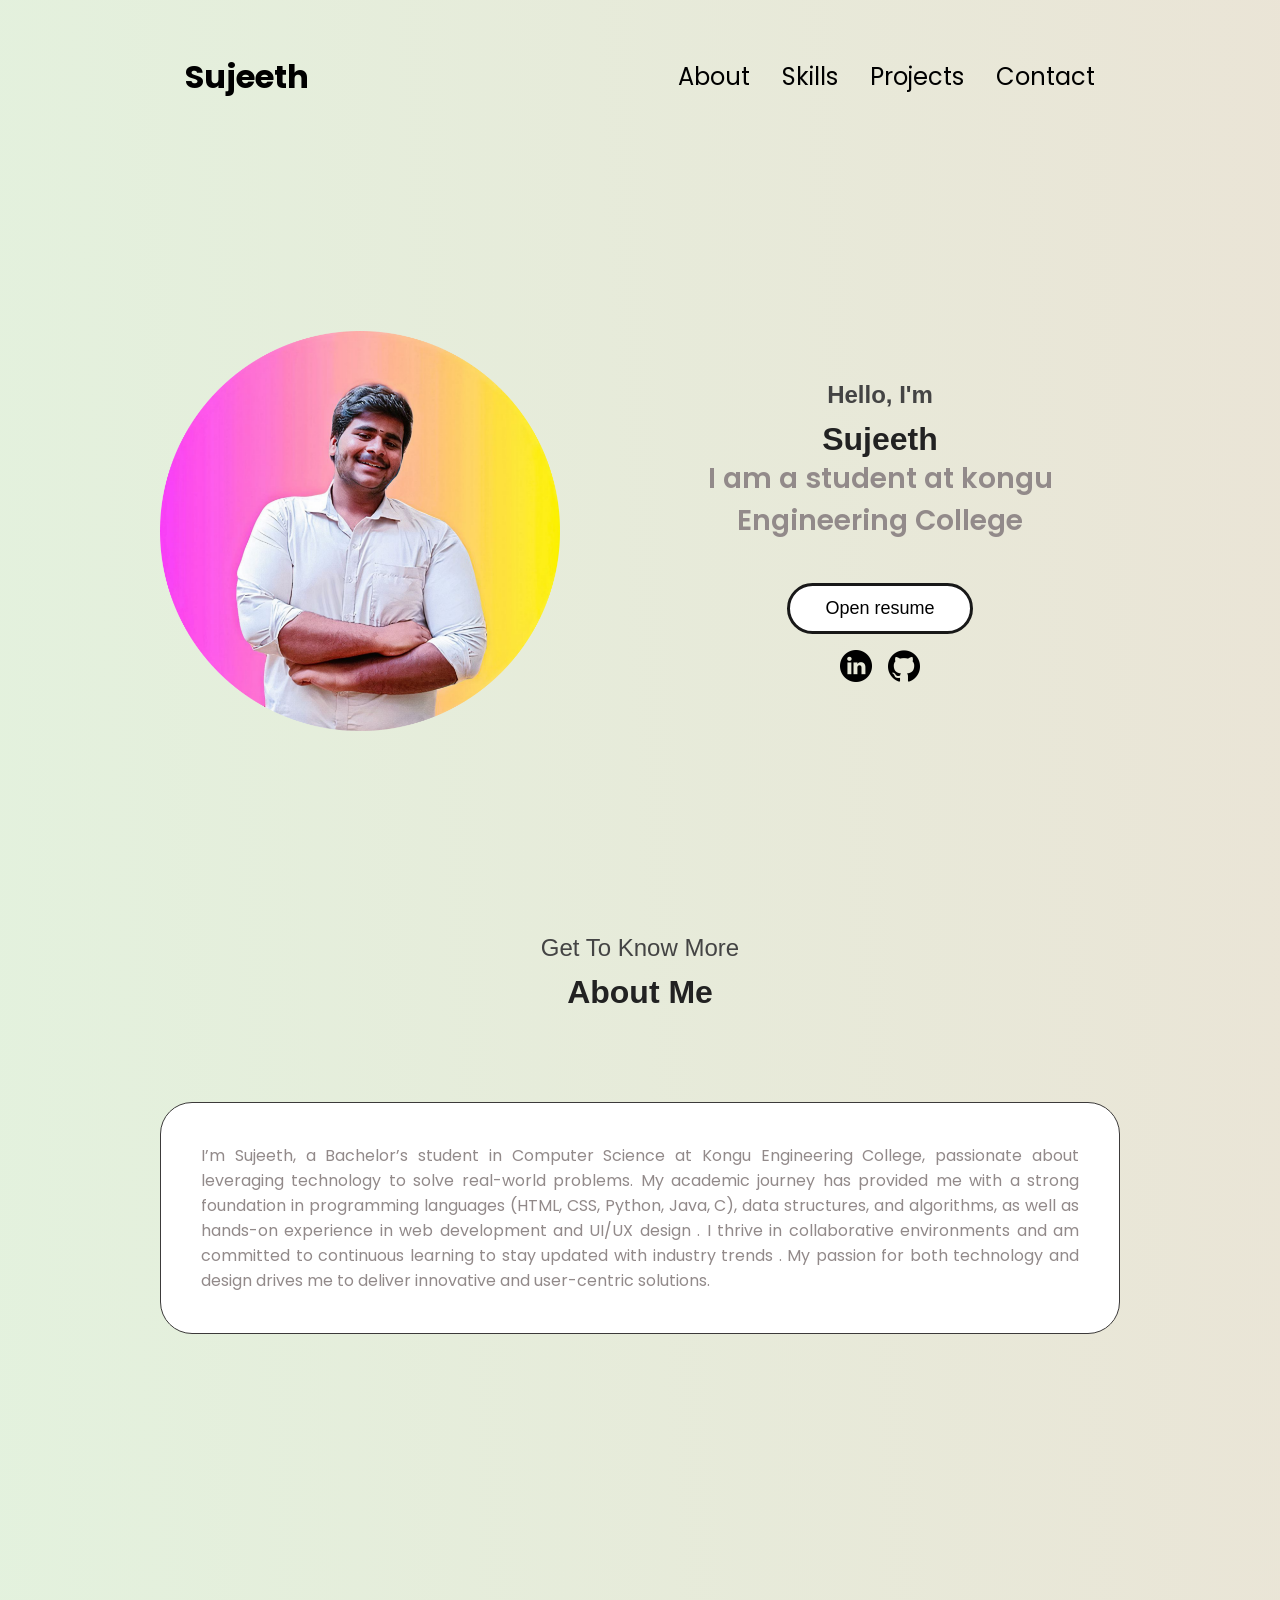
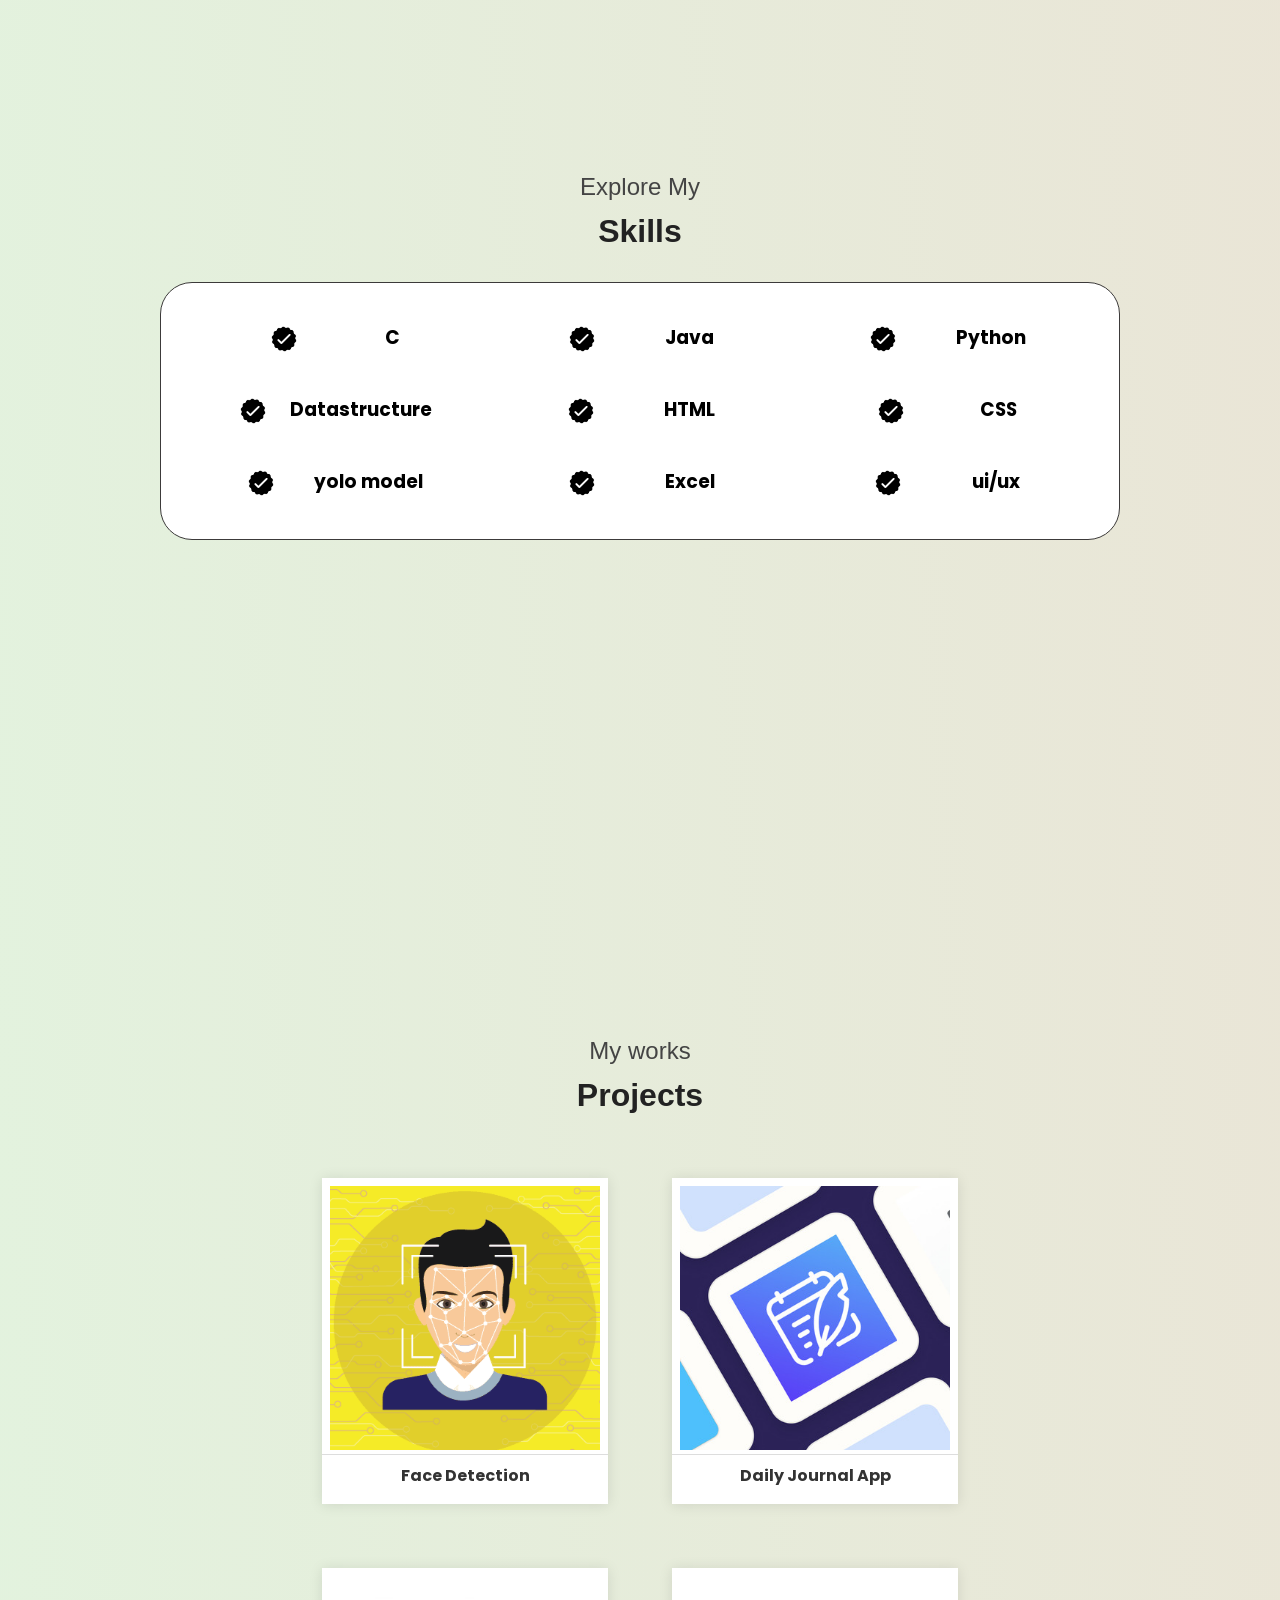
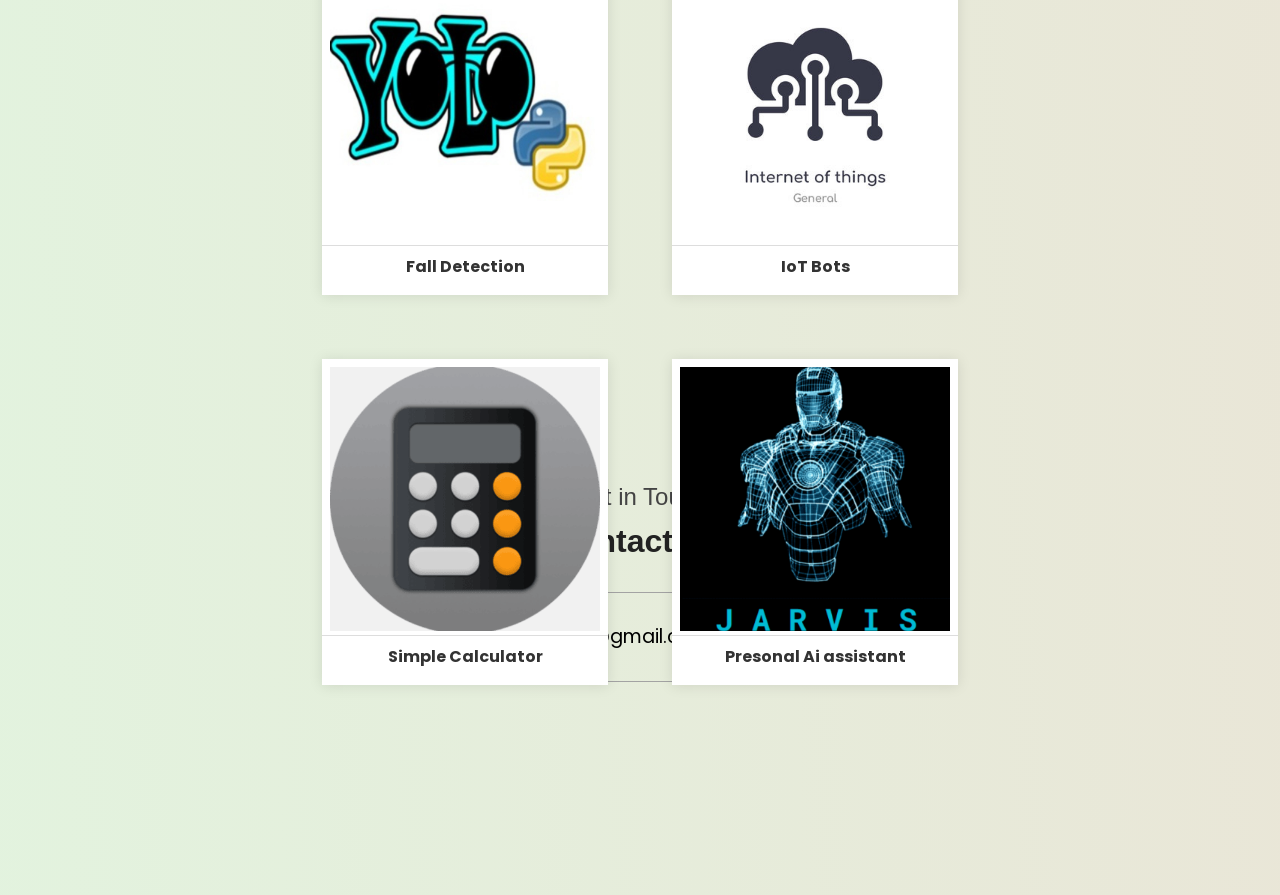
==== index.html @ 1991aba9 "first commit" ====
<!DOCTYPE html>
<html lang="en">
  <head>
    <meta charset="UTF-8" />
    <meta http-equiv="X-UA-Compatible" content="IE=edge" />
    <meta name="viewport" content="width=device-width, initial-scale=1.0" />
    <title>My Portfolio</title>
    <link rel="stylesheet" href="style.css" />
    <link rel="stylesheet" href="mediaqueries.css" />
  </head>
  <body>
    




      <nav id="desktop-nav">
          <div class="logo"><b>Sujeeth</b></div>
          <div>
              <ul class="nav-links">
                  <li><a href="#about">About</a></li>
                  <li><a href="#skills">Skills</a></li>             
                  <li><a href="#Projects">Projects</a></li>
                  <li><a href="#contact">Contact</a></li>
              </ul>
          </div>
      </nav>
      <nav id="hamburger-nav">
          <div class="logo">Sujeeth</div>
          <div class="hamburger-menu">
              <div class="hamburger-icon" onclick="toggleMenu()">
                  <span></span>
                  <span></span>
                  <span></span>
              </div>
              <div class="menu-links">
                <ul>
                  <li><a href="#about" onclick="toggleMenu()">About</a></li>  
                  <li><a href="#skills" onclick="toggleMenu()">Skills</a></li>
                  <li><a href="#projects" onclick="toggleMenu()">Projects</a></li>
                  <li><a href="#contact" onclick="toggleMenu()">Contact</a></li></ul>
              </div>
          </div>
      </nav>
      <section id="profile">
          <div class="section__pic-container">
            <img src="./assets/my pic.png" alt="Sujeeth profile picture" />
            
           </div>
          <div class="section__text">
              <p class="section__text__p1">Hello, I'm</p>
              <h1 class="title">Sujeeth</h1>
              <p class="section__text__p2">I am a student at kongu Engineering College</p>
              <br>
              <div class="btn-container">
                 
                <button ><a href="assets/Resume[1].pdf" target="_blank">
                Open resume  
            </a>
                <div class="star-1">
                    <svg
                      xmlns="http://www.w3.org/2000/svg"
                      xml:space="preserve"
                      version="1.1"
                      style="shape-rendering:geometricPrecision; text-rendering:geometricPrecision; image-rendering:optimizeQuality; fill-rule:evenodd; clip-rule:evenodd"
                      viewBox="0 0 784.11 815.53"
                      xmlns:xlink="http://www.w3.org/1999/xlink"
                    >
                      <defs></defs>
                      <g id="Layer_x0020_1">
                        <metadata id="CorelCorpID_0Corel-Layer"></metadata>
                        <path
                          class="fil0"
                          d="M392.05 0c-20.9,210.08 -184.06,378.41 -392.05,407.78 207.96,29.37 371.12,197.68 392.05,407.74 20.93,-210.06 184.09,-378.37 392.05,-407.74 -207.98,-29.38 -371.16,-197.69 -392.06,-407.78z"
                        ></path>
                      </g>
                    </svg>
                  </div>
                  <div class="star-2">
                    <svg
                      xmlns="http://www.w3.org/2000/svg"
                      xml:space="preserve"
                      version="1.1"
                      style="shape-rendering:geometricPrecision; text-rendering:geometricPrecision; image-rendering:optimizeQuality; fill-rule:evenodd; clip-rule:evenodd"
                      viewBox="0 0 784.11 815.53"
                      xmlns:xlink="http://www.w3.org/1999/xlink"
                    >
                      <defs></defs>
                      <g id="Layer_x0020_1">
                        <metadata id="CorelCorpID_0Corel-Layer"></metadata>
                        <path
                          class="fil0"
                          d="M392.05 0c-20.9,210.08 -184.06,378.41 -392.05,407.78 207.96,29.37 371.12,197.68 392.05,407.74 20.93,-210.06 184.09,-378.37 392.05,-407.74 -207.98,-29.38 -371.16,-197.69 -392.06,-407.78z"
                        ></path>
                      </g>
                    </svg>
                  </div>
                  <div class="star-3">
                    <svg
                      xmlns="http://www.w3.org/2000/svg"
                      xml:space="preserve"
                      version="1.1"
                      style="shape-rendering:geometricPrecision; text-rendering:geometricPrecision; image-rendering:optimizeQuality; fill-rule:evenodd; clip-rule:evenodd"
                      viewBox="0 0 784.11 815.53"
                      xmlns:xlink="http://www.w3.org/1999/xlink"
                    >
                      <defs></defs>
                      <g id="Layer_x0020_1">
                        <metadata id="CorelCorpID_0Corel-Layer"></metadata>
                        <path
                          class="fil0"
                          d="M392.05 0c-20.9,210.08 -184.06,378.41 -392.05,407.78 207.96,29.37 371.12,197.68 392.05,407.74 20.93,-210.06 184.09,-378.37 392.05,-407.74 -207.98,-29.38 -371.16,-197.69 -392.06,-407.78z"
                        ></path>
                      </g>
                    </svg>
                  </div>
                  <div class="star-4">
                    <svg
                      xmlns="http://www.w3.org/2000/svg"
                      xml:space="preserve"
                      version="1.1"
                      style="shape-rendering:geometricPrecision; text-rendering:geometricPrecision; image-rendering:optimizeQuality; fill-rule:evenodd; clip-rule:evenodd"
                      viewBox="0 0 784.11 815.53"
                      xmlns:xlink="http://www.w3.org/1999/xlink"
                    >
                      <defs></defs>
                      <g id="Layer_x0020_1">
                        <metadata id="CorelCorpID_0Corel-Layer"></metadata>
                        <path
                          class="fil0"
                          d="M392.05 0c-20.9,210.08 -184.06,378.41 -392.05,407.78 207.96,29.37 371.12,197.68 392.05,407.74 20.93,-210.06 184.09,-378.37 392.05,-407.74 -207.98,-29.38 -371.16,-197.69 -392.06,-407.78z"
                        ></path>
                      </g>
                    </svg>
                  </div>
                  <div class="star-5">
                    <svg
                      xmlns="http://www.w3.org/2000/svg"
                      xml:space="preserve"
                      version="1.1"
                      style="shape-rendering:geometricPrecision; text-rendering:geometricPrecision; image-rendering:optimizeQuality; fill-rule:evenodd; clip-rule:evenodd"
                      viewBox="0 0 784.11 815.53"
                      xmlns:xlink="http://www.w3.org/1999/xlink"
                    >
                      <defs></defs>
                      <g id="Layer_x0020_1">
                        <metadata id="CorelCorpID_0Corel-Layer"></metadata>
                        <path
                          class="fil0"
                          d="M392.05 0c-20.9,210.08 -184.06,378.41 -392.05,407.78 207.96,29.37 371.12,197.68 392.05,407.74 20.93,-210.06 184.09,-378.37 392.05,-407.74 -207.98,-29.38 -371.16,-197.69 -392.06,-407.78z"
                        ></path>
                      </g>
                    </svg>
                  </div>
                  <div class="star-6">
                    <svg
                      xmlns="http://www.w3.org/2000/svg"
                      xml:space="preserve"
                      version="1.1"
                      style="shape-rendering:geometricPrecision; text-rendering:geometricPrecision; image-rendering:optimizeQuality; fill-rule:evenodd; clip-rule:evenodd"
                      viewBox="0 0 784.11 815.53"
                      xmlns:xlink="http://www.w3.org/1999/xlink"
                    >
                      <defs></defs>
                      <g id="Layer_x0020_1">
                        <metadata id="CorelCorpID_0Corel-Layer"></metadata>
                        <path
                          class="fil0"
                          d="M392.05 0c-20.9,210.08 -184.06,378.41 -392.05,407.78 207.96,29.37 371.12,197.68 392.05,407.74 20.93,-210.06 184.09,-378.37 392.05,-407.74 -207.98,-29.38 -371.16,-197.69 -392.06,-407.78z"
                        ></path>
                      </g>
                    </svg>
                  </div>
                </button>
                

              </div>
              <div id="socials-container">
                  <img src="./assets/linkedin.png"
                       alt="My LinkedIn profile"
                       class="icon"
                       onclick="location.href='https://www.linkedin.com/in/sujeeth-p-59490b312/'" />
                  <img src="./assets/github.png"
                       alt="My Github profile"
                       class="icon"
                       onclick="location.href='https://github.com/Sujeeth-P/'" />
              </div>
          </div>
      </section>


    
      <section id="about">
        <br>
          <p class="section__text__p1">Get To Know More</p>
          <h1 class="title">About Me</h1>
          <div class="section-container">
              <div class="about-details-container">
                  <div class="about-containers">
                      <div class="details-container">
                         
                           <p>I’m Sujeeth, a Bachelor’s student in Computer Science at Kongu Engineering College, passionate about leveraging technology to solve real-world problems. My academic journey has provided me with a strong foundation in programming languages (HTML, CSS, Python, Java, C), data structures, and algorithms, as well as hands-on experience in web development and UI/UX design . I thrive in collaborative environments and am committed to continuous learning to stay updated with industry trends . My passion for both technology and design drives me to deliver innovative and user-centric solutions. </p>
                      </div>
   
                  </div>
                  
              </div>
          </div>

      </section>

     

      <section id="skills">
          <p class="section__text__p1">Explore My</p>
          <h1 class="title">Skills</h1>
          <div class="experience-details-container">
              <div class="about-containers">
                  <div class="details-container">
 
                      <div class="article-container">
                          <article>
                              <img src="./assets/checkmark.png"
                                   alt="Experience icon"
                                   class="icon" />
                              <div>
                                  <h3>C</h3>
                                   
                              </div>
                          </article>
                          <article>
                              <img src="./assets/checkmark.png"
                                   alt="Experience icon"
                                   class="icon" />
                              <div>
                                  <h3>Java</h3>
                                   
                              </div>
                          </article>
                          <article>
                              <img src="./assets/checkmark.png"
                                   alt="Experience icon"
                                   class="icon" />
                              <div>
                                  <h3>Python</h3>
 
                                </div>
                          </article>
                          <article>
                            <img src="./assets/checkmark.png"
                                 alt="Experience icon"
                                 class="icon" />
                            <div>
                                <h3>Datastructure</h3>
                            
                            </div>
                        </article>
                          <article>
                              <img src="./assets/checkmark.png"
                                   alt="Experience icon"
                                   class="icon" />
                              <div>
                                  <h3>HTML</h3>
                                   
                              </div>
                          </article>
                          <article>
                              <img src="./assets/checkmark.png"
                                   alt="Experience icon"
                                   class="icon" />
                              <div>
                                  <h3>CSS</h3>
                                  
                              </div>
                          </article>
                          <article>
                              <img src="./assets/checkmark.png"
                                   alt="Experience icon"
                                   class="icon" />
                              <div>
                                  <h3>yolo model</h3>
                                  

                              </div>
                          </article>
                          <article>
                            <img src="./assets/checkmark.png"
                                 alt="Experience icon"
                                 class="icon" />
                            <div>
                                <h3>Excel</h3>
                                 
                            </div>
                        </article>
                        <article>
                            <img src="./assets/checkmark.png"
                                 alt="Experience icon"
                                 class="icon" />
                            <div>
                                <h3>ui/ux</h3>
                                
                            </div>
                        </article>
     
                      </div>
                  </div>
                 

      </section>


      <section id="Projects">
        <p class="section__text__p1">My works</p>
        <h1 class="title" style="margin-bottom: 1.5em;">Projects</h1>
      
        <div class="cards-container">
          <!-- Card 1 -->
          <div class="card">
            <div class="image">
              <img src="assets/Face.png" alt="Cool face">
            </div>
            <div class="proj-title">Face Detection</div>
            <a href="https://github.com/Sujeeth-P/YOLOv8-face-detection" target="_self" class="view-more-link"></a>
          </div>
      
          <!-- Card 2 -->
          <div class="card">
            <div class="image">
              <img src="assets/daily_journal.jpg" alt="Cool pytho pro">
            </div>
            <div class="proj-title">Daily Journal App</div>
            <a href="https://github.com/Sujeeth-P/Daily-journal-application" target="_self" class="view-more-link"></a>
          </div>
      
          <!-- Card 3 -->
          <div class="card">
            <div class="image">
              <img src="assets/fall(1).jpg" alt="Cool fall">
            </div>
            <div class="proj-title">Fall Detection</div>
            <a href="https://github.com/Sujeeth-P/Fall_detection_yolo" target="_self" class="view-more-link"></a>
          </div>
      
          <!-- Card 4 -->
          <div class="card">
            <div class="image">
              <img src="assets/360_F_265120140_JDrtS8mCEkykjnmn9h56ziLi5TWz5jFE.jpg" alt="Cool bot">
            </div>
            <div class="proj-title">IoT Bots</div>
            <a href="https://github.com/Sujeeth-P/IOT-bots" target="_self" class="view-more-link"></a>
          </div>
      
          <!-- Card 5 -->
          <div class="card">
            <div class="image">
              <img src="assets/calc.png" alt="Cool simple cal">
            </div>
            <div class="proj-title">Simple Calculator</div>
            <a href="https://github.com/Sujeeth-P/Simple_calc_android-studio" target="_self" class="view-more-link"></a>
          </div>
      
          <!-- Card 6 -->
          <div class="card">
            <div class="image">
              <img src="assets/jarvis.png" alt="Cool Chair">
            </div>
            <div class="proj-title">Presonal Ai assistant</div>
            <a href="https://github.com/Sujeeth-P/My-personal-jarvis" target="_self" class="view-more-link"></a>
          </div>
        </div>
      </section>
      
      
      <section id="contact">
          <p class="section__text__p1">Get in Touch</p>
          <h1 class="title">Contact Me</h1>
          <div class="contact-info-upper-container">
              <div class="contact-info-container">
                  <img src="./assets/email.png"
                       alt="Email icon"
                       class="icon contact-icon email-icon" />
                  <p><a href="mailto:sujeeth9487@gmail.com">sujeeth9487@gmail.com</a></p>
              </div>
              <div class="contact-info-container">
                  <img src="./assets/linkedin.png"
                       alt="LinkedIn icon"
                       class="icon contact-icon" />
                  <p><a href="https://www.linkedin.com/in/sujeeth-p-59490b312/">LinkedIn</a></p>
              </div>
          </div>
      </section>
 
      <script src="script.js"></script>
  </body>
</html>
---- style.css ----
/* GENERAL */

@import url("https://fonts.googleapis.com/css2?family=Poppins:wght@300;400;500;600&display=swap");

* {
  margin: 0;
  padding: 0;
   
}

body {
  font-family: "Poppins", sans-serif;
  
 
    background: linear-gradient(267deg, #dcfff6, #f4d2cc, #ddfde4);
    background-size: 600% 600%;

    -webkit-animation: AnimationName 49s ease infinite;
    -o-animation: AnimationName 49s ease infinite;
    animation: AnimationName 49s ease infinite;

    position: relative;
}

@-webkit-keyframes AnimationName {
    0%{background-position:0% 79%}
    50%{background-position:100% 22%}
    100%{background-position:0% 79%}
}
@-o-keyframes AnimationName {
    0%{background-position:0% 79%}
    50%{background-position:100% 22%}
    100%{background-position:0% 79%}
}
@keyframes AnimationName {
    0%{background-position:0% 79%}
    50%{background-position:100% 22%}
    100%{background-position:0% 79%}
}
   
body::-webkit-scrollbar{
  display: none;
}

html {
  scroll-behavior: smooth;
}

p {
  color: rgb(146, 138, 138);
}

/* TRANSITION */

a,
.btn {
  transition: all 300ms ease;
}

/* DESKTOP NAV */

nav,
.nav-links {
  display: flex;
}

nav {
  justify-content: space-around;
  align-items: center;
  height: 17vh;
}

.nav-links {
  gap: 2rem;
  list-style: none;
  font-size: 1.5rem;
}

a {
  color: black;
  text-decoration: none;
  text-decoration-color: white;
}

a:hover {
  color: grey;
  text-decoration: underline;
  text-underline-offset: 1rem;
  text-decoration-color: rgb(181, 181, 181);
}

.logo {
  font-size: 2rem;
}

.logo:hover {
  cursor: default;
}

/* HAMBURGER MENU */

#hamburger-nav {
  display: none;
}

.hamburger-menu {
  position: relative;
  display: inline-block;
}

.hamburger-icon {
  display: flex;
  flex-direction: column;
  justify-content: space-between;
  height: 24px;
  width: 30px;
  cursor: pointer;
}

.hamburger-icon span {
  width: 100%;
  height: 2px;
  background-color: black;
  transition: all 0.3 ease-in-out;
}

.menu-links {
  position: absolute;
  top: 100%;
  right: 0;
  background-color: white;
  width: fit-content;
  max-height: 0;
  overflow: hidden;
  transition: all 0.3 ease-in-out;
}

.menu-links a {
  display: block;
  padding: 10px;
  text-align: center;
  font-size: 1.5rem;
  color: black;
  text-decoration: none;
  transition: all 0.3 ease-in-out;
}

.menu-links li {
  list-style: none;
}

.menu-links.open {
  max-height: 300px;
}

.hamburger-icon.open span:first-child {
  transform: rotate(45deg) translate(10px, 5px);
}

.hamburger-icon.open span:nth-child(2) {
  opacity: 0;
}

.hamburger-icon.open span:last-child {
  transform: rotate(-45deg) translate(10px, -5px);
}

.hamburger-icon span:first-child {
  transform: none;
}

.hamburger-icon span:first-child {
  opacity: 1;
}

.hamburger-icon span:first-child {
  transform: none;
}

/* SECTIONS */

section {
  padding-top: 4vh;
  height: 96vh;
  margin: 0 10rem;
  box-sizing: border-box;
  min-height: fit-content;
}

.section-container {
  display: flex;
}

/* PROFILE SECTION */

#profile {
  display: flex;
  justify-content: center;
  gap: 5rem;
  height: 80vh;
}

.section__pic-container {
  display: flex;
  height: 150px;
  width: 150px;
  margin: auto 0;
}
 




.section__text {
  align-self: center;
  text-align: center;
}

.section__text p {
  font-weight: 600;
}

.section__text__p1 {
  text-align: center;
}

.section__text__p2 {
  font-size: 1.75rem;
  margin-bottom: 1rem;
}

.title {
  font-size: 3rem;
  text-align: center;
}

#socials-container {
  display: flex;
  justify-content: center;
  margin-top: 1rem;
  gap: 1rem;
}

/* ICONS */

.icon {
  cursor: pointer;
  height: 2rem;
}

/* BUTTONS */
/* From Uiverse.io by MuhammadHasann */ 
button {
  position: relative;
  padding: 12px 35px;
  background: white;
  font-size: 18px;
  font-weight: 500;
  color: #181818;
  border: 3px solid ;
  border-radius: 35px;
  box-shadow: 0 0 0 #fec1958c;
  transition: all 0.3s ease-in-out;
  cursor: pointer;
}

.star-1 {
  position: absolute;
  top: 20%;
  left: 20%;
  width: 25px;
  height: auto;
  filter: drop-shadow(0 0 0 #fffdef);
  z-index: -5;
  transition: all 1s cubic-bezier(0.05, 0.83, 0.43, 0.96);
}

.star-2 {
  position: absolute;
  top: 45%;
  left: 45%;
  width: 15px;
  height: auto;
  filter: drop-shadow(0 0 0 #fffdef);
  z-index: -5;
  transition: all 1s cubic-bezier(0, 0.4, 0, 1.01);
}

.star-3 {
  position: absolute;
  top: 40%;
  left: 40%;
  width: 5px;
  height: auto;
  filter: drop-shadow(0 0 0 #fffdef);
  z-index: -5;
  transition: all 1s cubic-bezier(0, 0.4, 0, 1.01);
}

.star-4 {
  position: absolute;
  top: 20%;
  left: 40%;
  width: 8px;
  height: auto;
  filter: drop-shadow(0 0 0 #fffdef);
  z-index: -5;
  transition: all 0.8s cubic-bezier(0, 0.4, 0, 1.01);
}

.star-5 {
  position: absolute;
  top: 25%;
  left: 45%;
  width: 15px;
  height: auto;
  filter: drop-shadow(0 0 0 #fffdef);
  z-index: -5;
  transition: all 0.6s cubic-bezier(0, 0.4, 0, 1.01);
}

.star-6 {
  position: absolute;
  top: 5%;
  left: 50%;
  width: 5px;
  height: auto;
  filter: drop-shadow(0 0 0 #fffdef);
  z-index: -5;
  transition: all 0.8s ease;
}

button:hover {
  background: transparent;
  color: #564142;
  box-shadow: 0 0 25px #fec1958c;
}

button:hover .star-1 {
  position: absolute;
  top: -80%;
  left: -30%;
  width: 25px;
  height: auto;
  filter: drop-shadow(0 0 10px #fffcef);
  z-index: 2;
}

button:hover .star-2 {
  position: absolute;
  top: -25%;
  left: 10%;
  width: 15px;
  height: auto;
  filter: drop-shadow(0 0 10px #fffcef);
  z-index: 2;
}

button:hover .star-3 {
  position: absolute;
  top: 55%;
  left: 25%;
  width: 5px;
  height: auto;
  filter: drop-shadow(0 0 10px #fffdef);
  z-index: 2;
}

button:hover .star-4 {
  position: absolute;
  top: 30%;
  left: 80%;
  width: 8px;
  height: auto;
  filter: drop-shadow(0 0 10px #fffdef);
  z-index: 2;
}

button:hover .star-5 {
  position: absolute;
  top: 25%;
  left: 115%;
  width: 15px;
  height: auto;
  filter: drop-shadow(0 0 10px #fffdef);
  z-index: 2;
}

button:hover .star-6 {
  position: absolute;
  top: 5%;
  left: 60%;
  width: 5px;
  height: auto;
  filter: drop-shadow(0 0 10px #fffdef);
  z-index: 2;
}

.fil0 {
  fill: #000000;
}

 



.btn-container {
  display: flex;
  justify-content: center;
  gap: 1rem;
}

.btn {
  font-weight: 600;
  transition: all 300ms ease;
  padding: 1rem;
  width: 8rem;
  border-radius: 2rem;
}

.btn-color-1,
.btn-color-2 {
  border: rgb(53, 53, 53) 0.1rem solid;
}

.btn-color-1:hover,
.btn-color-2:hover {
  cursor: pointer;
}

.btn-color-1,
.btn-color-2:hover {
  background: rgb(53, 53, 53);
  color: white;
}

.btn-color-1:hover {
  background: rgb(0, 0, 0);
}

.btn-color-2 {
  background: none;
}

.btn-color-2:hover {
  border: rgb(255, 255, 255) 0.1rem solid;
}

.btn-container {
  gap: 1rem;
}

/* ABOUT SECTION */

#about {
  position: relative;
}

.about-containers {
  gap: 2rem;
  margin-bottom: 2rem;
  margin-top: 2rem;
}

.about-details-container {
  justify-content: center;
  flex-direction: column;
}

.about-containers,
.about-details-container {
  display: flex;
}

 
.arrow {
  position: absolute;
  right: -5rem;
  bottom: 2.5rem;
}

.details-container {
  padding: 2.5rem;
  flex: 5;
  background: white;
  border-radius: 2rem;
  border: rgb(59, 58, 58) 0.1rem solid;
  border-color: rgb(60, 58, 58);
  text-align: justify;
  letter-spacing: 0px;
}

.section-container {
  gap: 4rem;
  height: 50%;
}

.section__pic-container {
  height: 400px;
  width: 400px;
  margin: auto 0;
}

/* EXPERIENCE SECTION */

#experience {
  position: relative;
}

.experience-sub-title {
  color: rgb(85, 85, 85);
  font-weight: 600;
  font-size: 1.70rem;
  margin-bottom: 0rem;
}

.experience-details-container {
  display: flex;
  justify-content: center;
  flex-direction: column;
}

.article-container {
  display: flex;
  text-align: initial;
  flex-wrap:wrap;
  flex-direction: row;
  gap: 2.5rem;
  justify-content: space-around;
}

article {
  display: flex;
  width: 13rem;
  justify-content: space-around;
  gap: 0.5rem;
}

article .icon {
  cursor: default;
}

/* PROJECTS SECTION */

#projects {
  position: relative;
}

.color-container {
  border-color: rgb(163, 163, 163);
  background: rgb(250, 250, 250);
}

.project-img {
  border-radius: 2rem;
  width: 100%;
  height: 100%;
}

.project-title {
  margin: 1rem;
  color: black;

}

.project-btn {
  color: black;
  border-color: rgb(163, 163, 163);
}

/* CONTACT */

#contact {
  display: flex;
  justify-content: center;
  flex-direction: column;
  height: 70vh;
}

.contact-info-upper-container {
  display: flex;
  justify-content: center;
  border-radius: 2rem;
  border: rgb(53, 53, 53) 0.1rem solid;
  border-color: rgb(163, 163, 163);
  background: (250, 250, 250);
  margin: 2rem auto;
  padding: 0.5rem;
}

.contact-info-container {
  display: flex;
  align-items: center;
  justify-content: center;
  gap: 0.5rem;
  margin: 1rem;
}

.contact-info-container p {
  font-size: larger;
}

.contact-icon {
  cursor: default;
}

.email-icon {
  height: 2.5rem;
}

/* FOOTER SECTION */

footer {
  height: 26vh;
  margin: 0 1rem;
}

footer p {
  text-align: center;
}
/* Section title */
.section__text__p1 {
  font-family: Arial, sans-serif;
  font-size: 1.5em;
  text-align: center;
  color: #444;
  margin-bottom: 0.5em;
}

.title {
  font-family: 'Arial Black', sans-serif;
  font-size: 2em;
  text-align: center;
  color: #222;
}



/* Cards container */
.cards-container {
  display: flex;
  flex-wrap: wrap;
  gap: 4em; /* Adjust space between cards */
  justify-content: center; /* Center-align the cards */
  padding: 1em;
}

/* Individual card */
.card {
  position: relative;
  width: 16.875em; /* Increased width */
  height: 16.5em; /* Increased height */
  box-shadow: 0px 1px 13px rgba(0,0,0,0.1);
  cursor: pointer;
  transition: all 120ms;
  display: flex;
  align-items: center;
  justify-content: center;
  background: #fff;
  padding: 0.5em;
  padding-bottom: 3.4em;
}

.card:hover {
  transform: scale(1.03); /* Slight zoom effect */
  box-shadow: 0px 4px 20px rgba(0, 0, 0, 0.2);
}

.card::after {
  content: "View More!";
  position: absolute;
  bottom: -2.5em;
  left: 0.5em;
  right: 0.5em;
  background: #35a887;
  color: #fff;
  height: 2.5em;
  display: flex;
  align-items: center;
  justify-content: center;
  font-size: 0.9em;
  font-weight: bold;
  text-transform: uppercase;
  transition: all 200ms ease-in-out;
  opacity: 0;
}

.card:hover::after {
  bottom: 0.5em;
  opacity: 1;
}

.card:active {
  transform: scale(0.98); /* Press effect */
}

.card:active::after {
  content: "Opening...";
  background: #2e946f;
}

/* Image container */
.image {
  background: rgb(241, 241, 241);
  width: 100%;
  height: 100%;
  display: flex;
  align-items: center;
  justify-content: center;
  overflow: hidden; /* Ensure the image stays within bounds */
}

.image img {
  width: 100%;
  height: 100%;
  object-fit: cover; /* Maintain aspect ratio */
  transition: transform 0.3s ease-in-out;
}

.card:hover .image img {
  transform: scale(1.1); /* Slight zoom effect on hover */
}

/* View-more link */
.view-more-link {
  position: absolute;
  top: 0;
  left: 0;
  right: 0;
  bottom: 0;
  z-index: 10;
  background: transparent;
  text-decoration: none;
}
/* Project title styling */
.proj-title {
  position: absolute;
  bottom: 0.5em;
  left: 0;
  right: 0;
  text-align: center;
  font-size: 1em;
  font-weight: bold;
  color: #333;
  background: rgba(255, 255, 255, 0.8); /* Slightly transparent white background */
  padding: 0.5em 0;
  border-top: 1px solid #ddd;
  transition: all 0.3s ease;
}

.card:hover .proj-title {
  color: #35a887; /* Change color on hover */
}
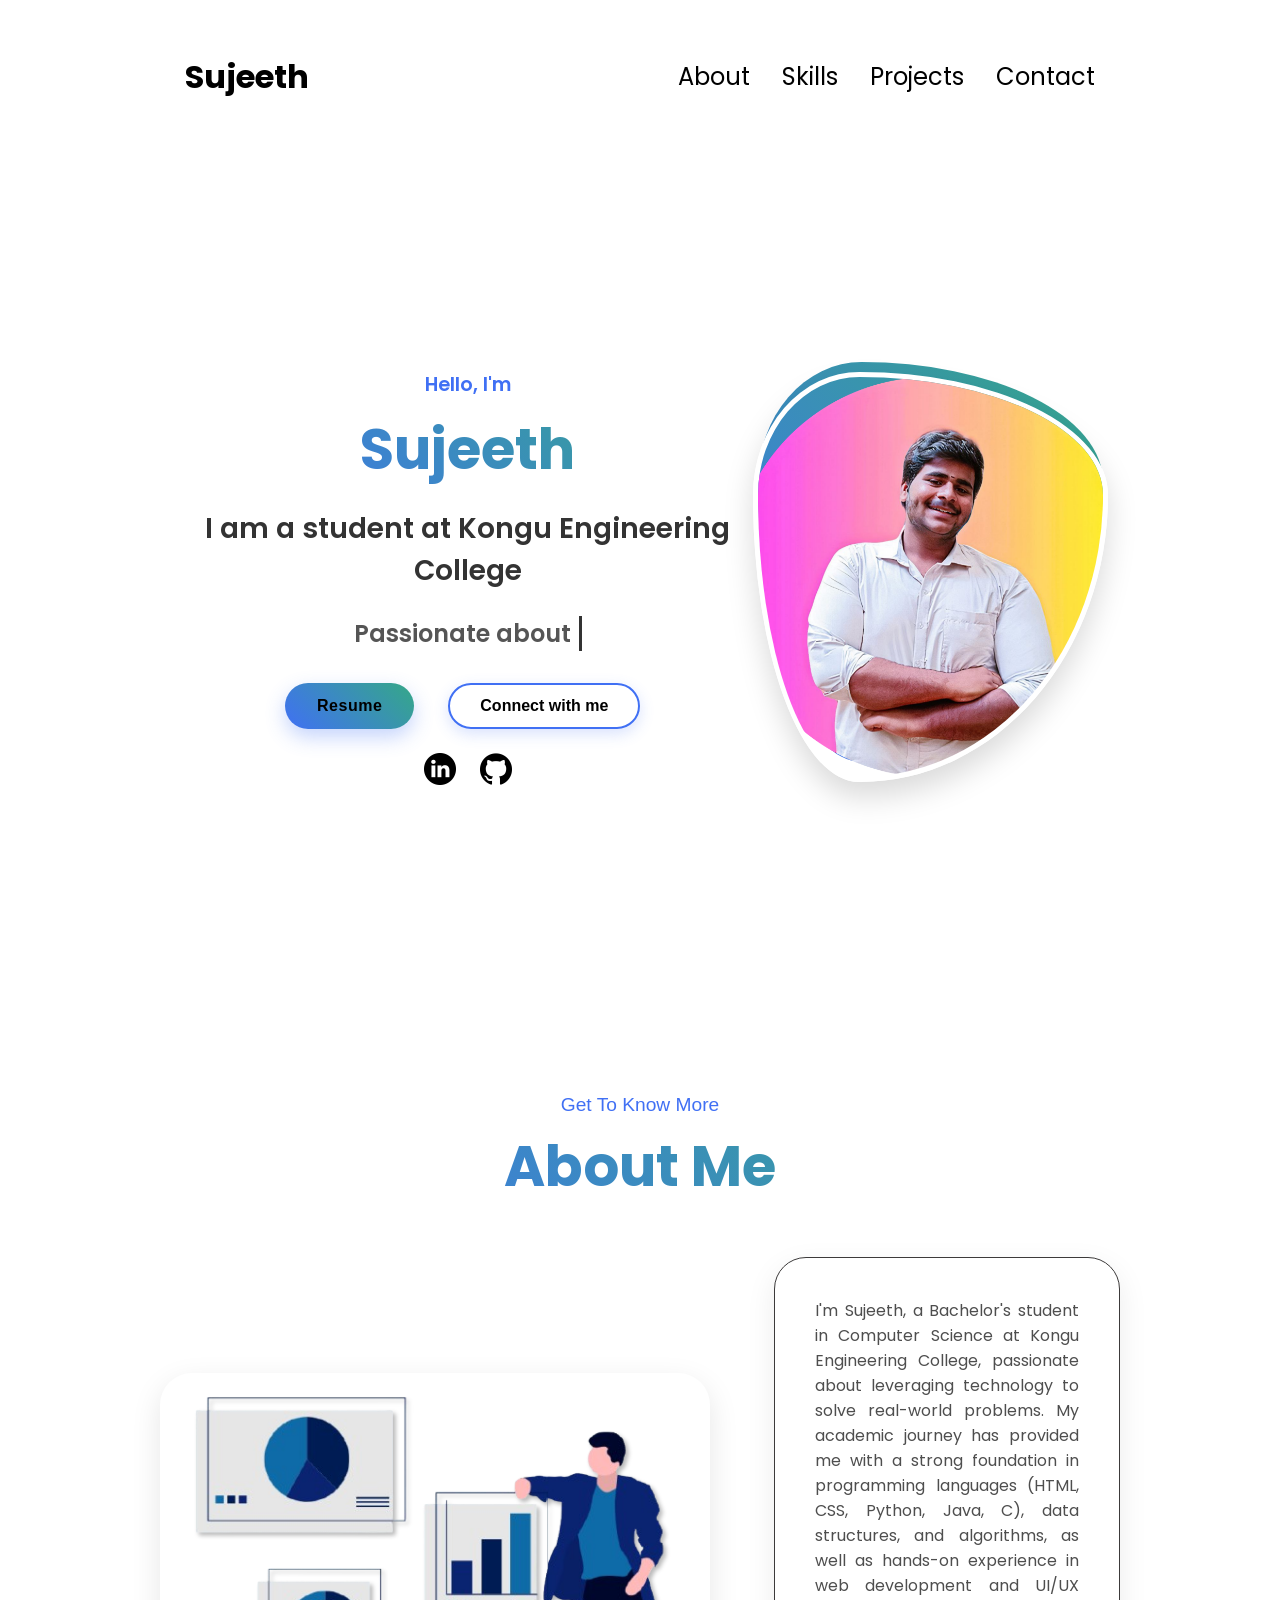
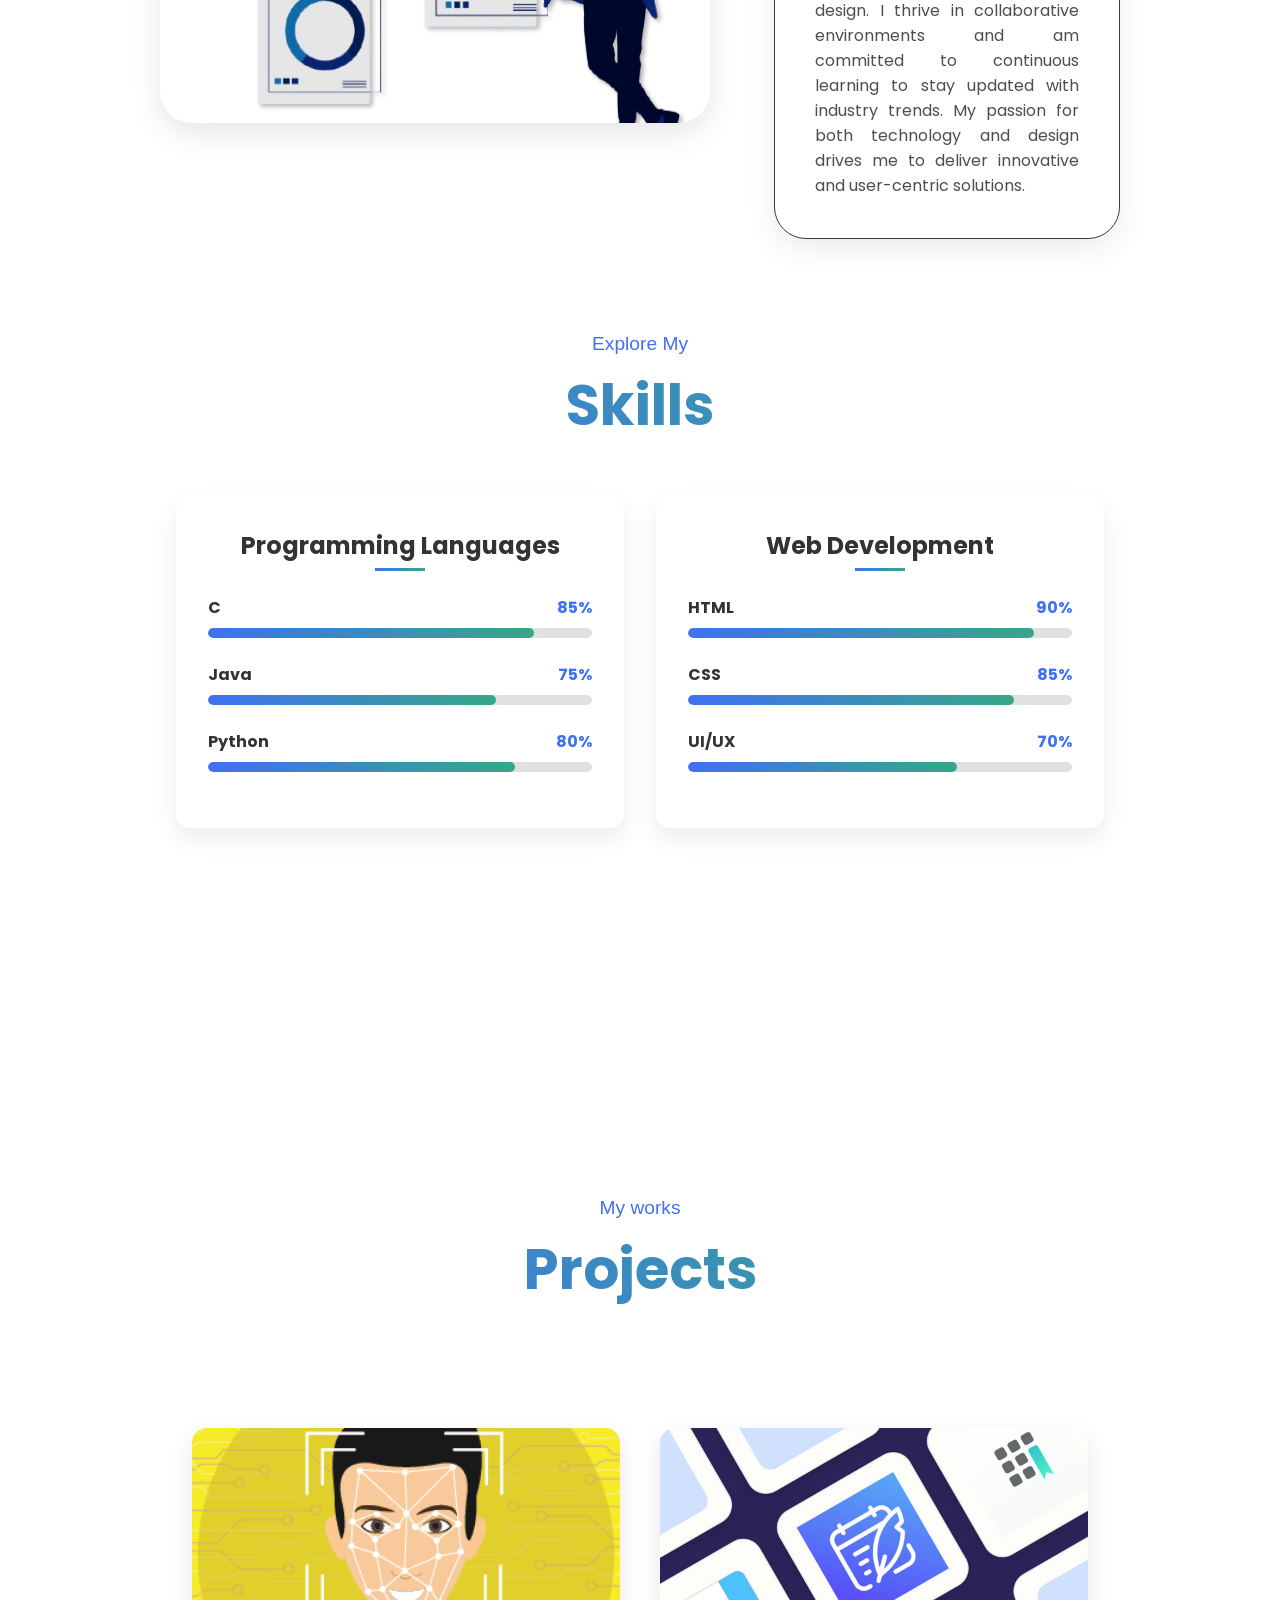
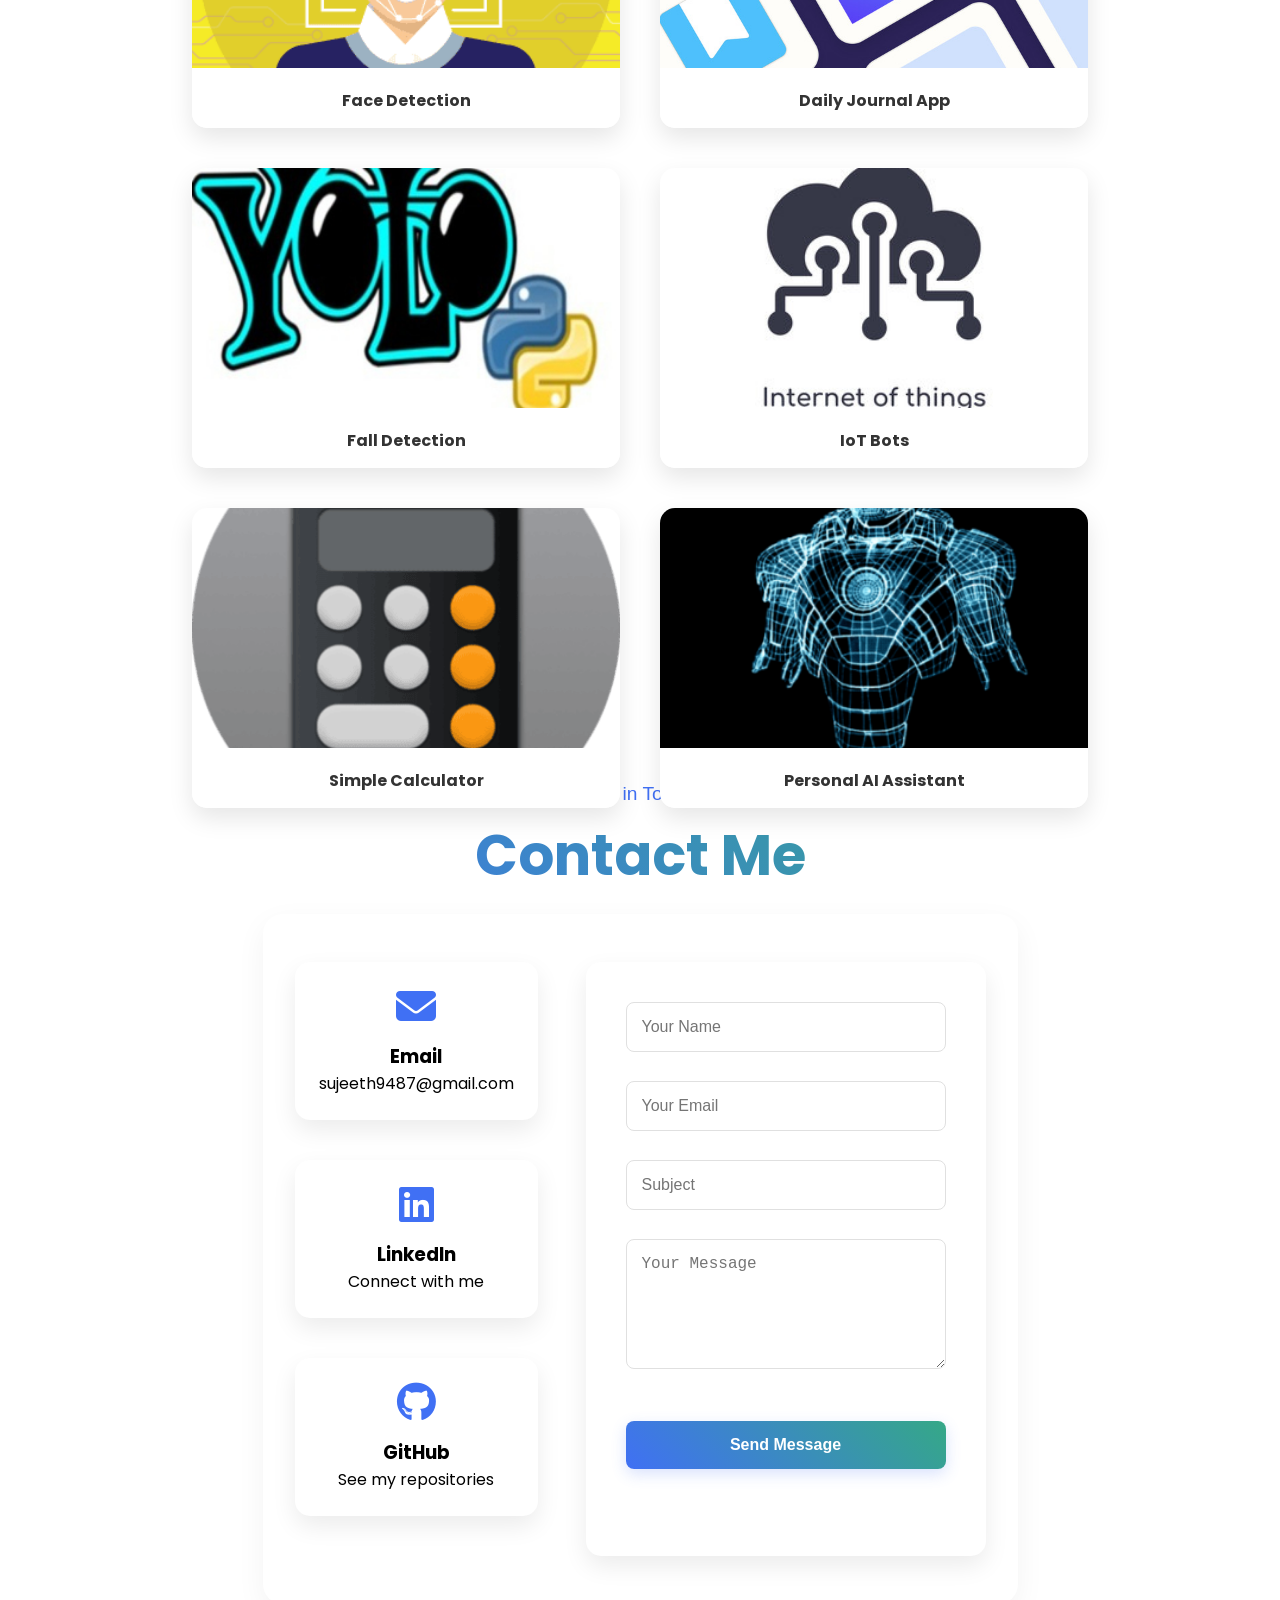
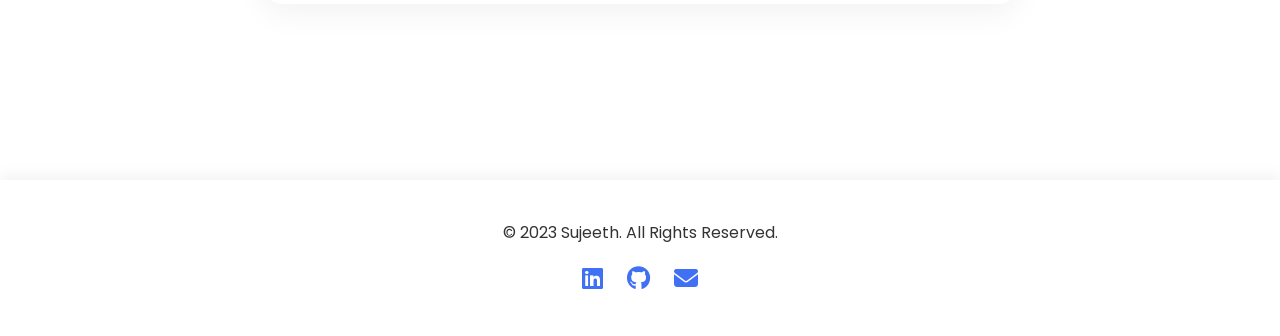
==== commit 8474f11b: "first commit" ====
--- a/index.html
+++ b/index.html
@@ -7,389 +7,326 @@
     <title>My Portfolio</title>
     <link rel="stylesheet" href="style.css" />
     <link rel="stylesheet" href="mediaqueries.css" />
+    <link rel="stylesheet" href="https://cdnjs.cloudflare.com/ajax/libs/font-awesome/6.5.1/css/all.min.css">
   </head>
   <body>
-    
-
-
-
-
-      <nav id="desktop-nav">
-          <div class="logo"><b>Sujeeth</b></div>
-          <div>
-              <ul class="nav-links">
-                  <li><a href="#about">About</a></li>
-                  <li><a href="#skills">Skills</a></li>             
-                  <li><a href="#Projects">Projects</a></li>
-                  <li><a href="#contact">Contact</a></li>
-              </ul>
-          </div>
-      </nav>
-      <nav id="hamburger-nav">
-          <div class="logo">Sujeeth</div>
-          <div class="hamburger-menu">
-              <div class="hamburger-icon" onclick="toggleMenu()">
-                  <span></span>
-                  <span></span>
-                  <span></span>
-              </div>
-              <div class="menu-links">
-                <ul>
-                  <li><a href="#about" onclick="toggleMenu()">About</a></li>  
-                  <li><a href="#skills" onclick="toggleMenu()">Skills</a></li>
-                  <li><a href="#projects" onclick="toggleMenu()">Projects</a></li>
-                  <li><a href="#contact" onclick="toggleMenu()">Contact</a></li></ul>
-              </div>
-          </div>
-      </nav>
-      <section id="profile">
-          <div class="section__pic-container">
-            <img src="./assets/my pic.png" alt="Sujeeth profile picture" />
-            
-           </div>
-          <div class="section__text">
-              <p class="section__text__p1">Hello, I'm</p>
-              <h1 class="title">Sujeeth</h1>
-              <p class="section__text__p2">I am a student at kongu Engineering College</p>
-              <br>
-              <div class="btn-container">
-                 
-                <button ><a href="assets/Resume[1].pdf" target="_blank">
-                Open resume  
-            </a>
-                <div class="star-1">
-                    <svg
-                      xmlns="http://www.w3.org/2000/svg"
-                      xml:space="preserve"
-                      version="1.1"
-                      style="shape-rendering:geometricPrecision; text-rendering:geometricPrecision; image-rendering:optimizeQuality; fill-rule:evenodd; clip-rule:evenodd"
-                      viewBox="0 0 784.11 815.53"
-                      xmlns:xlink="http://www.w3.org/1999/xlink"
-                    >
-                      <defs></defs>
-                      <g id="Layer_x0020_1">
-                        <metadata id="CorelCorpID_0Corel-Layer"></metadata>
-                        <path
-                          class="fil0"
-                          d="M392.05 0c-20.9,210.08 -184.06,378.41 -392.05,407.78 207.96,29.37 371.12,197.68 392.05,407.74 20.93,-210.06 184.09,-378.37 392.05,-407.74 -207.98,-29.38 -371.16,-197.69 -392.06,-407.78z"
-                        ></path>
-                      </g>
-                    </svg>
-                  </div>
-                  <div class="star-2">
-                    <svg
-                      xmlns="http://www.w3.org/2000/svg"
-                      xml:space="preserve"
-                      version="1.1"
-                      style="shape-rendering:geometricPrecision; text-rendering:geometricPrecision; image-rendering:optimizeQuality; fill-rule:evenodd; clip-rule:evenodd"
-                      viewBox="0 0 784.11 815.53"
-                      xmlns:xlink="http://www.w3.org/1999/xlink"
-                    >
-                      <defs></defs>
-                      <g id="Layer_x0020_1">
-                        <metadata id="CorelCorpID_0Corel-Layer"></metadata>
-                        <path
-                          class="fil0"
-                          d="M392.05 0c-20.9,210.08 -184.06,378.41 -392.05,407.78 207.96,29.37 371.12,197.68 392.05,407.74 20.93,-210.06 184.09,-378.37 392.05,-407.74 -207.98,-29.38 -371.16,-197.69 -392.06,-407.78z"
-                        ></path>
-                      </g>
-                    </svg>
-                  </div>
-                  <div class="star-3">
-                    <svg
-                      xmlns="http://www.w3.org/2000/svg"
-                      xml:space="preserve"
-                      version="1.1"
-                      style="shape-rendering:geometricPrecision; text-rendering:geometricPrecision; image-rendering:optimizeQuality; fill-rule:evenodd; clip-rule:evenodd"
-                      viewBox="0 0 784.11 815.53"
-                      xmlns:xlink="http://www.w3.org/1999/xlink"
-                    >
-                      <defs></defs>
-                      <g id="Layer_x0020_1">
-                        <metadata id="CorelCorpID_0Corel-Layer"></metadata>
-                        <path
-                          class="fil0"
-                          d="M392.05 0c-20.9,210.08 -184.06,378.41 -392.05,407.78 207.96,29.37 371.12,197.68 392.05,407.74 20.93,-210.06 184.09,-378.37 392.05,-407.74 -207.98,-29.38 -371.16,-197.69 -392.06,-407.78z"
-                        ></path>
-                      </g>
-                    </svg>
-                  </div>
-                  <div class="star-4">
-                    <svg
-                      xmlns="http://www.w3.org/2000/svg"
-                      xml:space="preserve"
-                      version="1.1"
-                      style="shape-rendering:geometricPrecision; text-rendering:geometricPrecision; image-rendering:optimizeQuality; fill-rule:evenodd; clip-rule:evenodd"
-                      viewBox="0 0 784.11 815.53"
-                      xmlns:xlink="http://www.w3.org/1999/xlink"
-                    >
-                      <defs></defs>
-                      <g id="Layer_x0020_1">
-                        <metadata id="CorelCorpID_0Corel-Layer"></metadata>
-                        <path
-                          class="fil0"
-                          d="M392.05 0c-20.9,210.08 -184.06,378.41 -392.05,407.78 207.96,29.37 371.12,197.68 392.05,407.74 20.93,-210.06 184.09,-378.37 392.05,-407.74 -207.98,-29.38 -371.16,-197.69 -392.06,-407.78z"
-                        ></path>
-                      </g>
-                    </svg>
-                  </div>
-                  <div class="star-5">
-                    <svg
-                      xmlns="http://www.w3.org/2000/svg"
-                      xml:space="preserve"
-                      version="1.1"
-                      style="shape-rendering:geometricPrecision; text-rendering:geometricPrecision; image-rendering:optimizeQuality; fill-rule:evenodd; clip-rule:evenodd"
-                      viewBox="0 0 784.11 815.53"
-                      xmlns:xlink="http://www.w3.org/1999/xlink"
-                    >
-                      <defs></defs>
-                      <g id="Layer_x0020_1">
-                        <metadata id="CorelCorpID_0Corel-Layer"></metadata>
-                        <path
-                          class="fil0"
-                          d="M392.05 0c-20.9,210.08 -184.06,378.41 -392.05,407.78 207.96,29.37 371.12,197.68 392.05,407.74 20.93,-210.06 184.09,-378.37 392.05,-407.74 -207.98,-29.38 -371.16,-197.69 -392.06,-407.78z"
-                        ></path>
-                      </g>
-                    </svg>
-                  </div>
-                  <div class="star-6">
-                    <svg
-                      xmlns="http://www.w3.org/2000/svg"
-                      xml:space="preserve"
-                      version="1.1"
-                      style="shape-rendering:geometricPrecision; text-rendering:geometricPrecision; image-rendering:optimizeQuality; fill-rule:evenodd; clip-rule:evenodd"
-                      viewBox="0 0 784.11 815.53"
-                      xmlns:xlink="http://www.w3.org/1999/xlink"
-                    >
-                      <defs></defs>
-                      <g id="Layer_x0020_1">
-                        <metadata id="CorelCorpID_0Corel-Layer"></metadata>
-                        <path
-                          class="fil0"
-                          d="M392.05 0c-20.9,210.08 -184.06,378.41 -392.05,407.78 207.96,29.37 371.12,197.68 392.05,407.74 20.93,-210.06 184.09,-378.37 392.05,-407.74 -207.98,-29.38 -371.16,-197.69 -392.06,-407.78z"
-                        ></path>
-                      </g>
-                    </svg>
-                  </div>
-                </button>
-                
-
-              </div>
-              <div id="socials-container">
-                  <img src="./assets/linkedin.png"
-                       alt="My LinkedIn profile"
-                       class="icon"
-                       onclick="location.href='https://www.linkedin.com/in/sujeeth-p-59490b312/'" />
-                  <img src="./assets/github.png"
-                       alt="My Github profile"
-                       class="icon"
-                       onclick="location.href='https://github.com/Sujeeth-P/'" />
-              </div>
-          </div>
-      </section>
-
-
-    
-      <section id="about">
-        <br>
-          <p class="section__text__p1">Get To Know More</p>
-          <h1 class="title">About Me</h1>
-          <div class="section-container">
-              <div class="about-details-container">
-                  <div class="about-containers">
-                      <div class="details-container">
-                         
-                           <p>I’m Sujeeth, a Bachelor’s student in Computer Science at Kongu Engineering College, passionate about leveraging technology to solve real-world problems. My academic journey has provided me with a strong foundation in programming languages (HTML, CSS, Python, Java, C), data structures, and algorithms, as well as hands-on experience in web development and UI/UX design . I thrive in collaborative environments and am committed to continuous learning to stay updated with industry trends . My passion for both technology and design drives me to deliver innovative and user-centric solutions. </p>
-                      </div>
-   
-                  </div>
-                  
-              </div>
-          </div>
-
-      </section>
-
-     
-
-      <section id="skills">
-          <p class="section__text__p1">Explore My</p>
-          <h1 class="title">Skills</h1>
-          <div class="experience-details-container">
-              <div class="about-containers">
-                  <div class="details-container">
- 
-                      <div class="article-container">
-                          <article>
-                              <img src="./assets/checkmark.png"
-                                   alt="Experience icon"
-                                   class="icon" />
-                              <div>
-                                  <h3>C</h3>
-                                   
-                              </div>
-                          </article>
-                          <article>
-                              <img src="./assets/checkmark.png"
-                                   alt="Experience icon"
-                                   class="icon" />
-                              <div>
-                                  <h3>Java</h3>
-                                   
-                              </div>
-                          </article>
-                          <article>
-                              <img src="./assets/checkmark.png"
-                                   alt="Experience icon"
-                                   class="icon" />
-                              <div>
-                                  <h3>Python</h3>
- 
-                                </div>
-                          </article>
-                          <article>
-                            <img src="./assets/checkmark.png"
-                                 alt="Experience icon"
-                                 class="icon" />
-                            <div>
-                                <h3>Datastructure</h3>
-                            
-                            </div>
-                        </article>
-                          <article>
-                              <img src="./assets/checkmark.png"
-                                   alt="Experience icon"
-                                   class="icon" />
-                              <div>
-                                  <h3>HTML</h3>
-                                   
-                              </div>
-                          </article>
-                          <article>
-                              <img src="./assets/checkmark.png"
-                                   alt="Experience icon"
-                                   class="icon" />
-                              <div>
-                                  <h3>CSS</h3>
-                                  
-                              </div>
-                          </article>
-                          <article>
-                              <img src="./assets/checkmark.png"
-                                   alt="Experience icon"
-                                   class="icon" />
-                              <div>
-                                  <h3>yolo model</h3>
-                                  
-
-                              </div>
-                          </article>
-                          <article>
-                            <img src="./assets/checkmark.png"
-                                 alt="Experience icon"
-                                 class="icon" />
-                            <div>
-                                <h3>Excel</h3>
-                                 
-                            </div>
-                        </article>
-                        <article>
-                            <img src="./assets/checkmark.png"
-                                 alt="Experience icon"
-                                 class="icon" />
-                            <div>
-                                <h3>ui/ux</h3>
-                                
-                            </div>
-                        </article>
-     
-                      </div>
-                  </div>
-                 
-
-      </section>
-
-
-      <section id="Projects">
-        <p class="section__text__p1">My works</p>
-        <h1 class="title" style="margin-bottom: 1.5em;">Projects</h1>
+    <nav id="desktop-nav">
+      <div class="logo"><b>Sujeeth</b></div>
+      <div>
+        <ul class="nav-links">
+          <li><a href="#about">About</a></li>
+          <li><a href="#skills">Skills</a></li>             
+          <li><a href="#Projects">Projects</a></li>
+          <li><a href="#contact">Contact</a></li>
+        </ul>
+      </div>
+    </nav>
+    <nav id="hamburger-nav">
+      <div class="logo">Sujeeth</div>
+      <div class="hamburger-menu">
+        <div class="hamburger-icon" onclick="toggleMenu()">
+          <span></span>
+          <span></span>
+          <span></span>
+        </div>
+        <div class="menu-links">
+          <ul>
+            <li><a href="#about" onclick="toggleMenu()">About</a></li>  
+            <li><a href="#skills" onclick="toggleMenu()">Skills</a></li>
+            <li><a href="#projects" onclick="toggleMenu()">Projects</a></li>
+            <li><a href="#contact" onclick="toggleMenu()">Contact</a></li>
+          </ul>
+        </div>
+      </div>
+    </nav>
+
+    <section id="profile">
+      <div class="hero-container">
+        <div class="section__text">
+          <p class="section__text__p1">Hello, I'm</p>
+          <h1 class="title animate-text">Sujeeth</h1>
+          <p class="section__text__p2 animate-text">I am a student at Kongu Engineering College</p>
+          <p class="typing-text">Passionate about <span class="typed-text"></span><span class="cursor">&nbsp;</span></p>
+          <div class="btn-container">
+            <button class="resume-btn">
+              <a href="assets\Sujeeth's-resume-I.pdf" target="_blank">
+                Resume
+              </a>
+               
+            </button>
+            <button class="secondary-btn">
+              <a href="#contact">Connect with me</a>
+            </button>
+          </div>
+          <div id="socials-container">
+            <img src="./assets/linkedin.png"
+                 alt="My LinkedIn profile"
+                 class="icon"
+                 onclick="location.href='https://www.linkedin.com/in/sujeeth-p-59490b312/'" />
+            <img src="./assets/github.png"
+                 alt="My Github profile"
+                 class="icon"
+                 onclick="location.href='https://github.com/Sujeeth-P/'" />
+          </div>
+        </div>
+        <div class="section__pic-container">
+          <img src="./assets/my pic.png" alt="Sujeeth profile picture" class="profile-img" />
+          <div class="background-shape"></div>
+        </div>
+        
+      </div>
+    </section>
+
+    <section id="about">
+      <br>
+      <p class="section__text__p1">Get To Know More</p>
+      <h1 class="title">About Me</h1>
+      <div class="section-container">
+        <!-- Added image container on the left -->
+        <div class="about-pic-container">
+          <img src="./assets/aboutt.png" alt="About Me Image" class="about-pic" />
+        </div>
+        
+        <div class="about-details-container">
+          <div class="about-containers">
+            <div class="details-container">
+              <p>I'm Sujeeth, a Bachelor's student in Computer Science at Kongu Engineering College, passionate about leveraging technology to solve real-world problems. My academic journey has provided me with a strong foundation in programming languages (HTML, CSS, Python, Java, C), data structures, and algorithms, as well as hands-on experience in web development and UI/UX design. I thrive in collaborative environments and am committed to continuous learning to stay updated with industry trends. My passion for both technology and design drives me to deliver innovative and user-centric solutions.</p>
+            </div>
+          </div>
+        </div>
+      </div>
+    </section>
+
+    <section id="skills">
+      <p class="section__text__p1">Explore My</p>
+      <h1 class="title">Skills</h1>
+      <div class="skills-container">
+        <div class="skills-category">
+          <h2>Programming Languages</h2>
+          <div class="skill-item">
+            <div class="skill-info">
+              <h3>C</h3>
+              <p>85%</p>
+            </div>
+            <div class="progress-bar">
+              <div class="progress" style="width: 85%"></div>
+            </div>
+          </div>
+          <div class="skill-item">
+            <div class="skill-info">
+              <h3>Java</h3>
+              <p>75%</p>
+            </div>
+            <div class="progress-bar">
+              <div class="progress" style="width: 75%"></div>
+            </div>
+          </div>
+          <div class="skill-item">
+            <div class="skill-info">
+              <h3>Python</h3>
+              <p>80%</p>
+            </div>
+            <div class="progress-bar">
+              <div class="progress" style="width: 80%"></div>
+            </div>
+          </div>
+        </div>
+        
+        <div class="skills-category">
+          <h2>Web Development</h2>
+          <div class="skill-item">
+            <div class="skill-info">
+              <h3>HTML</h3>
+              <p>90%</p>
+            </div>
+            <div class="progress-bar">
+              <div class="progress" style="width: 90%"></div>
+            </div>
+          </div>
+          <div class="skill-item">
+            <div class="skill-info">
+              <h3>CSS</h3>
+              <p>85%</p>
+            </div>
+            <div class="progress-bar">
+              <div class="progress" style="width: 85%"></div>
+            </div>
+          </div>
+          <div class="skill-item">
+            <div class="skill-info">
+              <h3>UI/UX</h3>
+              <p>70%</p>
+            </div>
+            <div class="progress-bar">
+              <div class="progress" style="width: 70%"></div>
+            </div>
+          </div>
+        </div>
+      </div>
+    </section>
+
+    <section id="Projects">
+      <p class="section__text__p1">My works</p>
+      <h1 class="title" style="margin-bottom: 1.5em;">Projects</h1>
+    
+      <div class="cards-container">
+        <!-- Card 1 -->
+        <div class="card">
+          <div class="image">
+            <img src="assets/Face.png" alt="Face Detection">
+          </div>
+          <div class="proj-title">Face Detection</div>
+          <div class="project-details">
+            <h3>Face Detection</h3>
+            <p>A project using YOLOv8 for accurate face detection in images and video streams.</p>
+            <div class="project-links">
+              <a href="https://github.com/Sujeeth-P/YOLOv8-face-detection" target="_blank">GitHub</a>
+              
+            </div>
+          </div>
+        </div>
+    
+        <!-- Card 2 -->
+        <div class="card">
+          <div class="image">
+            <img src="assets/daily_journal.jpg" alt="Daily Journal App">
+          </div>
+          <div class="proj-title">Daily Journal App</div>
+          <div class="project-details">
+            <h3>Daily Journal App</h3>
+            <p>A web application for keeping track of daily thoughts and activities.</p>
+            <div class="project-links">
+              <a href="https://github.com/Sujeeth-P/Daily-journal-application" target="_blank">GitHub</a>
+               
+            </div>
+          </div>
+        </div>
+    
+        <!-- Card 3 -->
+        <div class="card">
+          <div class="image">
+            <img src="assets/fall(1).jpg" alt="Fall Detection">
+          </div>
+          <div class="proj-title">Fall Detection</div>
+          <div class="project-details">
+            <h3>Fall Detection</h3>
+            <p>An AI-powered system to detect falls using YOLO object detection.</p>
+            <div class="project-links">
+              <a href="https://github.com/Sujeeth-P/Fall_detection_yolo" target="_blank">GitHub</a>
+               
+            </div>
+          </div>
+        </div>
+    
+        <!-- Card 4 -->
+        <div class="card">
+          <div class="image">
+            <img src="assets/360_F_265120140_JDrtS8mCEkykjnmn9h56ziLi5TWz5jFE.jpg" alt="IoT Bots">
+          </div>
+          <div class="proj-title">IoT Bots</div>
+          <div class="project-details">
+            <h3>IoT Bots</h3>
+            <p>Smart IoT robots designed for automation and remote control.</p>
+            <div class="project-links">
+              <a href="https://github.com/Sujeeth-P/IOT-bots" target="_blank">GitHub</a>
+               
+            </div>
+          </div>
+        </div>
+    
+        <!-- Card 5 -->
+        <div class="card">
+          <div class="image">
+            <img src="assets/calc.png" alt="Simple Calculator">
+          </div>
+          <div class="proj-title">Simple Calculator</div>
+          <div class="project-details">
+            <h3>Simple Calculator</h3>
+            <p>An Android calculator app built with Android Studio.</p>
+            <div class="project-links">
+              <a href="https://github.com/Sujeeth-P/Simple_calc_android-studio" target="_blank">GitHub</a>
+               
+            </div>
+          </div>
+        </div>
+    
+        <!-- Card 6 -->
+        <div class="card">
+          <div class="image">
+            <img src="assets/jarvis.png" alt="Personal AI Assistant">
+          </div>
+          <div class="proj-title">Personal AI Assistant</div>
+          <div class="project-details">
+            <h3>Personal AI Assistant</h3>
+            <p>A voice-controlled AI assistant similar to Jarvis from Iron Man.</p>
+            <div class="project-links">
+              <a href="https://github.com/Sujeeth-P/My-personal-jarvis" target="_blank">GitHub</a>
+              
+            </div>
+          </div>
+        </div>
+      </div>
+    </section>
+    
+    <section id="contact">
+      <p class="section__text__p1">Get in Touch</p>
+      <h1 class="title">Contact Me</h1>
       
-        <div class="cards-container">
-          <!-- Card 1 -->
-          <div class="card">
-            <div class="image">
-              <img src="assets/Face.png" alt="Cool face">
-            </div>
-            <div class="proj-title">Face Detection</div>
-            <a href="https://github.com/Sujeeth-P/YOLOv8-face-detection" target="_self" class="view-more-link"></a>
-          </div>
-      
-          <!-- Card 2 -->
-          <div class="card">
-            <div class="image">
-              <img src="assets/daily_journal.jpg" alt="Cool pytho pro">
-            </div>
-            <div class="proj-title">Daily Journal App</div>
-            <a href="https://github.com/Sujeeth-P/Daily-journal-application" target="_self" class="view-more-link"></a>
-          </div>
-      
-          <!-- Card 3 -->
-          <div class="card">
-            <div class="image">
-              <img src="assets/fall(1).jpg" alt="Cool fall">
-            </div>
-            <div class="proj-title">Fall Detection</div>
-            <a href="https://github.com/Sujeeth-P/Fall_detection_yolo" target="_self" class="view-more-link"></a>
-          </div>
-      
-          <!-- Card 4 -->
-          <div class="card">
-            <div class="image">
-              <img src="assets/360_F_265120140_JDrtS8mCEkykjnmn9h56ziLi5TWz5jFE.jpg" alt="Cool bot">
-            </div>
-            <div class="proj-title">IoT Bots</div>
-            <a href="https://github.com/Sujeeth-P/IOT-bots" target="_self" class="view-more-link"></a>
-          </div>
-      
-          <!-- Card 5 -->
-          <div class="card">
-            <div class="image">
-              <img src="assets/calc.png" alt="Cool simple cal">
-            </div>
-            <div class="proj-title">Simple Calculator</div>
-            <a href="https://github.com/Sujeeth-P/Simple_calc_android-studio" target="_self" class="view-more-link"></a>
-          </div>
-      
-          <!-- Card 6 -->
-          <div class="card">
-            <div class="image">
-              <img src="assets/jarvis.png" alt="Cool Chair">
-            </div>
-            <div class="proj-title">Presonal Ai assistant</div>
-            <a href="https://github.com/Sujeeth-P/My-personal-jarvis" target="_self" class="view-more-link"></a>
-          </div>
-        </div>
-      </section>
-      
-      
-      <section id="contact">
-          <p class="section__text__p1">Get in Touch</p>
-          <h1 class="title">Contact Me</h1>
-          <div class="contact-info-upper-container">
-              <div class="contact-info-container">
-                  <img src="./assets/email.png"
-                       alt="Email icon"
-                       class="icon contact-icon email-icon" />
-                  <p><a href="mailto:sujeeth9487@gmail.com">sujeeth9487@gmail.com</a></p>
-              </div>
-              <div class="contact-info-container">
-                  <img src="./assets/linkedin.png"
-                       alt="LinkedIn icon"
-                       class="icon contact-icon" />
-                  <p><a href="https://www.linkedin.com/in/sujeeth-p-59490b312/">LinkedIn</a></p>
-              </div>
-          </div>
-      </section>
- 
-      <script src="script.js"></script>
+      <div class="contact-container">
+        <div class="contact-info">
+          <div class="contact-card">
+            <i class="fas fa-envelope"></i>
+            <h3>Email</h3>
+            <p><a href="mailto:sujeeth9487@gmail.com">sujeeth9487@gmail.com</a></p>
+          </div>
+          
+          <div class="contact-card">
+            <i class="fab fa-linkedin"></i>
+            <h3>LinkedIn</h3>
+            <p><a href="https://www.linkedin.com/in/sujeeth-p-59490b312/" target="_blank">Connect with me</a></p>
+          </div>
+          
+          <div class="contact-card">
+            <i class="fab fa-github"></i>
+            <h3>GitHub</h3>
+            <p><a href="https://github.com/Sujeeth-P/" target="_blank">See my repositories</a></p>
+          </div>
+        </div>
+        
+        <div class="contact-form">
+          <form  action="https://api.web3forms.com/submit" method="POST">
+            <input type="hidden" name="access_key" value="3725cb30-ed5a-4406-b3d8-236d8570b25c">
+            <div class="form-group">
+              <input type="text" id="name" name="name" placeholder="Your Name" required>
+            </div>
+            <div class="form-group">
+              <input type="email" id="email" name="email" placeholder="Your Email" required>
+            </div>
+            <div class="form-group">
+              <input type="text" id="subject" name="subject" placeholder="Subject" required>
+            </div>
+            <div class="form-group">
+              <textarea id="message" name="message" placeholder="Your Message" required></textarea>
+            </div>
+            <button type="submit" class="submit-btn">Send Message</button>
+          </form>
+        </div>
+      </div>
+    </section>
+
+    <footer>
+      <p>&copy; 2023 Sujeeth. All Rights Reserved.</p>
+      <div class="footer-social">
+        <a href="https://www.linkedin.com/in/sujeeth-p-59490b312/" target="_blank"><i class="fab fa-linkedin"></i></a>
+        <a href="https://github.com/Sujeeth-P/" target="_blank"><i class="fab fa-github"></i></a>
+        <a href="mailto:sujeeth9487@gmail.com"><i class="fas fa-envelope"></i></a>
+      </div>
+    </footer>
+
+    <button id="scrollToTop" class="scroll-top-btn">
+      <i class="fas fa-arrow-up"></i>
+    </button>
+
+    <script src="script.js"></script>
   </body>
 </html>
--- a/style.css
+++ b/style.css
@@ -5,37 +5,29 @@
 * {
   margin: 0;
   padding: 0;
-   
-}
-
+}
 body {
   font-family: "Poppins", sans-serif;
-  
- 
-    background: linear-gradient(267deg, #dcfff6, #f4d2cc, #ddfde4);
-    background-size: 600% 600%;
-
-    -webkit-animation: AnimationName 49s ease infinite;
-    -o-animation: AnimationName 49s ease infinite;
-    animation: AnimationName 49s ease infinite;
-
-    position: relative;
-}
-
+   background-color: linear-gradient(267deg, #e9a8ed 0%, #fef8d6 100%);  
+  -webkit-animation: AnimationName 49s ease infinite;
+  -o-animation: AnimationName 49s ease infinite;
+  animation: AnimationName 49s ease infinite;
+  position: relative;
+}
 @-webkit-keyframes AnimationName {
-    0%{background-position:0% 79%}
-    50%{background-position:100% 22%}
-    100%{background-position:0% 79%}
+  0%{background-position:0% 79%}
+  50%{background-position:100% 22%}
+  100%{background-position:0% 79%}
 }
 @-o-keyframes AnimationName {
-    0%{background-position:0% 79%}
-    50%{background-position:100% 22%}
-    100%{background-position:0% 79%}
+  0%{background-position:0% 79%}
+  50%{background-position:100% 22%}
+  100%{background-position:0% 79%}
 }
 @keyframes AnimationName {
-    0%{background-position:0% 79%}
-    50%{background-position:100% 22%}
-    100%{background-position:0% 79%}
+  0%{background-position:0% 79%}
+  50%{background-position:100% 22%}
+  100%{background-position:0% 79%}
 }
    
 body::-webkit-scrollbar{
@@ -47,7 +39,7 @@
 }
 
 p {
-  color: rgb(146, 138, 138);
+  color: rgb(78, 78, 78);
 }
 
 /* TRANSITION */
@@ -83,10 +75,8 @@
 }
 
 a:hover {
-  color: grey;
-  text-decoration: underline;
-  text-underline-offset: 1rem;
-  text-decoration-color: rgb(181, 181, 181);
+  color: rgb(0, 0, 0);
+ 
 }
 
 .logo {
@@ -201,20 +191,25 @@
 }
 
 .section__pic-container {
-  display: flex;
-  height: 150px;
-  width: 150px;
+  position: relative;
+  height: 400px;
+  width: 400px;
   margin: auto 0;
-}
- 
-
-
-
+  display: flex;
+  justify-content: center;
+  align-items: center;
+}
 
 .section__text {
   align-self: center;
   text-align: center;
-}
+  animation: fadeIn 1s ease-in-out;
+}
+ 
+@keyframes fadeIn {
+  from { opacity: 0; transform: translateY(20px); }
+  to { opacity: 1; transform: translateY(0); }
+} 
 
 .section__text p {
   font-weight: 600;
@@ -222,23 +217,33 @@
 
 .section__text__p1 {
   text-align: center;
+  font-size: 1.2rem;
+  color: #4070f4;
+  font-weight: 500;
+  margin-bottom: 0.5rem;
 }
 
 .section__text__p2 {
   font-size: 1.75rem;
+  margin-bottom: 1.5rem;
+  color: #333;
+}
+  
+.title {
+  font-size: 3.5rem;
+  font-weight: 700;
   margin-bottom: 1rem;
-}
-
-.title {
-  font-size: 3rem;
+  background: linear-gradient(45deg, #4070f4, #35a887);
+  -webkit-background-clip: text;
+  -webkit-text-fill-color: transparent;
   text-align: center;
 }
 
 #socials-container {
   display: flex;
   justify-content: center;
-  margin-top: 1rem;
-  gap: 1rem;
+  margin-top: 1.5rem;
+  gap: 1.5rem;
 }
 
 /* ICONS */
@@ -246,10 +251,16 @@
 .icon {
   cursor: pointer;
   height: 2rem;
+  transition: transform 0.3s ease;
+}
+
+.icon:hover {
+  transform: translateY(-5px);
 }
 
 /* BUTTONS */
 /* From Uiverse.io by MuhammadHasann */ 
+/* BUTTONS */
 button {
   position: relative;
   padding: 12px 35px;
@@ -257,157 +268,105 @@
   font-size: 18px;
   font-weight: 500;
   color: #181818;
-  border: 3px solid ;
+  border: 2px solid #4070f4;
   border-radius: 35px;
-  box-shadow: 0 0 0 #fec1958c;
+  box-shadow: 0 5px 15px rgba(64, 112, 244, 0.2);
   transition: all 0.3s ease-in-out;
   cursor: pointer;
-}
-
-.star-1 {
+  overflow: hidden;
+  z-index: 1;
+}
+
+button:before {
+  content: '';
   position: absolute;
-  top: 20%;
-  left: 20%;
-  width: 25px;
-  height: auto;
-  filter: drop-shadow(0 0 0 #fffdef);
-  z-index: -5;
-  transition: all 1s cubic-bezier(0.05, 0.83, 0.43, 0.96);
-}
-
-.star-2 {
+  top: 0;
+  left: 0;
+  width: 0%;
+  height: 100%;
+  background: rgba(64, 112, 244, 0.2);
+  transition: all 0.3s ease;
+  z-index: -1;
+  border-radius: 35px;
+}
+
+button:hover:before {
+  width: 100%;
+}
+
+button:hover {
+  transform: translateY(-5px);
+  box-shadow: 0 8px 20px rgba(64, 112, 244, 0.3);
+}
+
+/* Resume Button Style */
+.resume-btn {
+  position: relative;
+  padding: 14px 32px;
+  background: linear-gradient(45deg, #4070f4, #35a887);
+  color: white;
+  font-size: 16px;
+  font-weight: 600;
+  border: none;
+  border-radius: 30px;
+  box-shadow: 0 8px 20px rgba(64, 112, 244, 0.3);
+  transition: all 0.3s ease;
+  cursor: pointer;
+  overflow: hidden;
+  z-index: 1;
+  letter-spacing: 0.5px;
+  display: inline-flex;
+  align-items: center;
+  justify-content: center;
+  gap: 8px;
+}
+
+.resume-btn:before {
+  content: '';
   position: absolute;
-  top: 45%;
-  left: 45%;
-  width: 15px;
-  height: auto;
-  filter: drop-shadow(0 0 0 #fffdef);
-  z-index: -5;
-  transition: all 1s cubic-bezier(0, 0.4, 0, 1.01);
-}
-
-.star-3 {
-  position: absolute;
-  top: 40%;
-  left: 40%;
-  width: 5px;
-  height: auto;
-  filter: drop-shadow(0 0 0 #fffdef);
-  z-index: -5;
-  transition: all 1s cubic-bezier(0, 0.4, 0, 1.01);
-}
-
-.star-4 {
-  position: absolute;
-  top: 20%;
-  left: 40%;
-  width: 8px;
-  height: auto;
-  filter: drop-shadow(0 0 0 #fffdef);
-  z-index: -5;
-  transition: all 0.8s cubic-bezier(0, 0.4, 0, 1.01);
-}
-
-.star-5 {
-  position: absolute;
-  top: 25%;
-  left: 45%;
-  width: 15px;
-  height: auto;
-  filter: drop-shadow(0 0 0 #fffdef);
-  z-index: -5;
-  transition: all 0.6s cubic-bezier(0, 0.4, 0, 1.01);
-}
-
-.star-6 {
-  position: absolute;
-  top: 5%;
-  left: 50%;
-  width: 5px;
-  height: auto;
-  filter: drop-shadow(0 0 0 #fffdef);
-  z-index: -5;
-  transition: all 0.8s ease;
-}
-
-button:hover {
-  background: transparent;
-  color: #564142;
-  box-shadow: 0 0 25px #fec1958c;
-}
-
-button:hover .star-1 {
-  position: absolute;
-  top: -80%;
-  left: -30%;
-  width: 25px;
-  height: auto;
-  filter: drop-shadow(0 0 10px #fffcef);
+  top: 0;
+  left: 0;
+  width: 0%;
+  height: 100%;
+  background: rgba(255, 255, 255, 0.2);
+  transition: all 0.4s ease;
+  z-index: -1;
+  border-radius: 30px;
+}
+
+.resume-btn:hover {
+  transform: translateY(-5px);
+  box-shadow: 0 12px 25px rgba(64, 112, 244, 0.4);
+}
+
+.resume-btn:hover:before {
+  width: 100%;
+}
+
+.resume-btn:active {
+  transform: translateY(-2px);
+  box-shadow: 0 5px 15px rgba(64, 112, 244, 0.4);
+}
+
+.resume-btn i {
+  font-size: 18px;
+  transition: transform 0.3s ease;
+}
+
+.resume-btn:hover i {
+  transform: translateX(4px);
+}
+
+.resume-btn span {
+  position: relative;
   z-index: 2;
 }
 
-button:hover .star-2 {
-  position: absolute;
-  top: -25%;
-  left: 10%;
-  width: 15px;
-  height: auto;
-  filter: drop-shadow(0 0 10px #fffcef);
-  z-index: 2;
-}
-
-button:hover .star-3 {
-  position: absolute;
-  top: 55%;
-  left: 25%;
-  width: 5px;
-  height: auto;
-  filter: drop-shadow(0 0 10px #fffdef);
-  z-index: 2;
-}
-
-button:hover .star-4 {
-  position: absolute;
-  top: 30%;
-  left: 80%;
-  width: 8px;
-  height: auto;
-  filter: drop-shadow(0 0 10px #fffdef);
-  z-index: 2;
-}
-
-button:hover .star-5 {
-  position: absolute;
-  top: 25%;
-  left: 115%;
-  width: 15px;
-  height: auto;
-  filter: drop-shadow(0 0 10px #fffdef);
-  z-index: 2;
-}
-
-button:hover .star-6 {
-  position: absolute;
-  top: 5%;
-  left: 60%;
-  width: 5px;
-  height: auto;
-  filter: drop-shadow(0 0 10px #fffdef);
-  z-index: 2;
-}
-
-.fil0 {
-  fill: #000000;
-}
-
- 
-
-
-
 .btn-container {
   display: flex;
   justify-content: center;
-  gap: 1rem;
+  gap: 1.5rem;
+  margin-top: 2rem;
 }
 
 .btn {
@@ -446,14 +405,11 @@
   border: rgb(255, 255, 255) 0.1rem solid;
 }
 
-.btn-container {
-  gap: 1rem;
-}
-
 /* ABOUT SECTION */
 
 #about {
   position: relative;
+  margin-top: 3rem;
 }
 
 .about-containers {
@@ -472,7 +428,6 @@
   display: flex;
 }
 
- 
 .arrow {
   position: absolute;
   right: -5rem;
@@ -488,6 +443,12 @@
   border-color: rgb(60, 58, 58);
   text-align: justify;
   letter-spacing: 0px;
+  box-shadow: 0 10px 30px rgba(0,0,0,0.08);
+  transition: transform 0.3s ease;
+}
+
+.details-container:hover {
+  transform: translateY(-5px);
 }
 
 .section-container {
@@ -495,23 +456,18 @@
   height: 50%;
 }
 
-.section__pic-container {
-  height: 400px;
-  width: 400px;
-  margin: auto 0;
-}
-
 /* EXPERIENCE SECTION */
 
 #experience {
   position: relative;
+  margin-top: 3rem;
 }
 
 .experience-sub-title {
   color: rgb(85, 85, 85);
   font-weight: 600;
   font-size: 1.70rem;
-  margin-bottom: 0rem;
+  margin-bottom: 1rem;
 }
 
 .experience-details-container {
@@ -523,10 +479,11 @@
 .article-container {
   display: flex;
   text-align: initial;
-  flex-wrap:wrap;
+  flex-wrap: wrap;
   flex-direction: row;
   gap: 2.5rem;
   justify-content: space-around;
+  margin-top: 2rem;
 }
 
 article {
@@ -534,16 +491,29 @@
   width: 13rem;
   justify-content: space-around;
   gap: 0.5rem;
+  background: white;
+  padding: 1.5rem;
+  border-radius: 15px;
+  box-shadow: 0 5px 15px rgba(0,0,0,0.08);
+  transition: transform 0.3s ease;
+}
+
+article:hover {
+  transform: translateY(-5px);
+  box-shadow: 0 10px 25px rgba(0,0,0,0.15);
 }
 
 article .icon {
   cursor: default;
+  color: #4070f4;
 }
 
 /* PROJECTS SECTION */
 
 #projects {
   position: relative;
+  margin-top: 3rem;
+  padding-bottom: 5rem;
 }
 
 .color-container {
@@ -555,12 +525,14 @@
   border-radius: 2rem;
   width: 100%;
   height: 100%;
+  object-fit: cover;
 }
 
 .project-title {
   margin: 1rem;
   color: black;
-
+  font-size: 1.5rem;
+  font-weight: 600;
 }
 
 .project-btn {
@@ -568,186 +540,1015 @@
   border-color: rgb(163, 163, 163);
 }
 
-/* CONTACT */
-
-#contact {
-  display: flex;
-  justify-content: center;
-  flex-direction: column;
-  height: 70vh;
-}
-
-.contact-info-upper-container {
-  display: flex;
-  justify-content: center;
-  border-radius: 2rem;
-  border: rgb(53, 53, 53) 0.1rem solid;
-  border-color: rgb(163, 163, 163);
-  background: (250, 250, 250);
-  margin: 2rem auto;
-  padding: 0.5rem;
-}
-
-.contact-info-container {
-  display: flex;
+/* Sticky Navigation */
+#desktop-nav, #hamburger-nav {
+  transition: all 0.3s ease;
+}
+
+#desktop-nav.sticky, #hamburger-nav.sticky {
+  background-color: rgba(255, 255, 255, 0.95);
+  box-shadow: 0 2px 10px rgba(0, 0, 0, 0.1);
+  padding: 10px 5%;
+}
+
+#desktop-nav.sticky .logo, #hamburger-nav.sticky .logo {
+  color: #333;
+}
+
+#desktop-nav.sticky .nav-links li a {
+  color: #333;
+}
+
+#desktop-nav.sticky .nav-links li a:hover {
+  color: #4070f4;
+}
+
+/* Hero Section */
+.hero-container {
+  display: flex;
+  justify-content: space-between;
   align-items: center;
-  justify-content: center;
-  gap: 0.5rem;
-  margin: 1rem;
-}
-
-.contact-info-container p {
-  font-size: larger;
-}
-
-.contact-icon {
-  cursor: default;
-}
-
-.email-icon {
-  height: 2.5rem;
-}
-
-/* FOOTER SECTION */
-
-footer {
-  height: 26vh;
-  margin: 0 1rem;
-}
-
-footer p {
-  text-align: center;
-}
-/* Section title */
-.section__text__p1 {
-  font-family: Arial, sans-serif;
-  font-size: 1.5em;
-  text-align: center;
-  color: #444;
-  margin-bottom: 0.5em;
-}
-
-.title {
-  font-family: 'Arial Black', sans-serif;
-  font-size: 2em;
-  text-align: center;
-  color: #222;
-}
-
-
-
-/* Cards container */
-.cards-container {
-  display: flex;
-  flex-wrap: wrap;
-  gap: 4em; /* Adjust space between cards */
-  justify-content: center; /* Center-align the cards */
-  padding: 1em;
-}
-
-/* Individual card */
-.card {
-  position: relative;
-  width: 16.875em; /* Increased width */
-  height: 16.5em; /* Increased height */
-  box-shadow: 0px 1px 13px rgba(0,0,0,0.1);
-  cursor: pointer;
-  transition: all 120ms;
-  display: flex;
-  align-items: center;
-  justify-content: center;
-  background: #fff;
-  padding: 0.5em;
-  padding-bottom: 3.4em;
-}
-
-.card:hover {
-  transform: scale(1.03); /* Slight zoom effect */
-  box-shadow: 0px 4px 20px rgba(0, 0, 0, 0.2);
-}
-
-.card::after {
-  content: "View More!";
-  position: absolute;
-  bottom: -2.5em;
-  left: 0.5em;
-  right: 0.5em;
-  background: #35a887;
-  color: #fff;
-  height: 2.5em;
-  display: flex;
-  align-items: center;
-  justify-content: center;
-  font-size: 0.9em;
-  font-weight: bold;
-  text-transform: uppercase;
-  transition: all 200ms ease-in-out;
-  opacity: 0;
-}
-
-.card:hover::after {
-  bottom: 0.5em;
-  opacity: 1;
-}
-
-.card:active {
-  transform: scale(0.98); /* Press effect */
-}
-
-.card:active::after {
-  content: "Opening...";
-  background: #2e946f;
-}
-
-/* Image container */
-.image {
-  background: rgb(241, 241, 241);
+  width: 100%;
+  max-width: 1200px;
+  margin: 0 auto;
+  padding: 2rem;
+  height: 80vh;
+}
+/* 
+.profile-img {
   width: 100%;
   height: 100%;
-  display: flex;
-  align-items: center;
-  justify-content: center;
-  overflow: hidden; /* Ensure the image stays within bounds */
+  object-fit: cover;
+  border-radius: 30% 70% 70% 30% / 30% 30% 70% 70%;
+  border: 5px solid #fff;
+  right: -20px;
+  box-shadow: 0 15px 30px rgba(0, 0, 0, 0.15);
+  transition: all 0.5s ease;
+  position: relative;
+  z-index: 2;
+}
+
+.profile-img:hover {
+  transform: scale(1.03);
+  border-radius: 50%;
+}
+
+.background-shape {
+  position: absolute;
+  width: 100%;
+  height: 100%;
+  background: linear-gradient(45deg, #4070f4, #35a887);
+  border-radius: 30% 70% 70% 30% / 30% 30% 70% 70%;
+  top: -15px;
+  left: 20px;
+  z-index: 1;
+  animation: morph 8s ease-in-out infinite;
+}
+
+@keyframes morph {
+  0% { border-radius: 30% 70% 70% 30% / 30% 30% 70% 70%; }
+  25% { border-radius: 50% 50% 50% 50% / 50% 50% 50% 50%; }
+  50% { border-radius: 70% 30% 30% 70% / 70% 70% 30% 30%; }
+  75% { border-radius: 50% 50% 50% 50% / 50% 50% 50% 50%; }
+  100% { border-radius: 30% 70% 70% 30% / 30% 30% 70% 70%; }
+} */
+
+.typing-text {
+  font-size: 1.5rem;
+  margin: 1.5rem 0;
+  color: #555;
+}
+
+.typed-text {
+  color: #4070f4;
+  font-weight: bold;
+}
+
+.cursor {
+  display: inline-block;
+  width: 3px;
+  background-color: #333;
+  margin-left: 2px;
+  animation: blink 1s infinite;
+}
+
+@keyframes blink {
+  0%, 100% {
+    opacity: 1;
+  }
+  50% {
+    opacity: 0;
+  }
+}
+
+.animate-text {
+  animation: fadeInUp 1s ease-out;
+}
+
+@keyframes fadeInUp {
+  from {
+    opacity: 0;
+    transform: translateY(20px);
+  }
+  to {
+    opacity: 1;
+    transform: translateY(0);
+  }
+}
+
+.primary-btn, .secondary-btn {
+  margin: 0 10px;
+  padding: 12px 30px;
+  border-radius: 30px;
+  font-weight: 600;
+  transition: all 0.3s ease;
+}
+
+.primary-btn {
+  background: #4070f4;
+  color: white;
+  border: 2px solid #4070f4;
+}
+
+.primary-btn:hover {
+  background: #3560d0;
+  transform: translateY(-3px);
+  box-shadow: 0 10px 20px rgba(64, 112, 244, 0.2);
+}
+
+.secondary-btn {
+  background: transparent;
+  border: 2px solid #4070f4;
+  color: #4070f4;
+}
+
+.secondary-btn:hover {
+  background: #4070f4;
+  color: white;
+  transform: translateY(-3px);
+  box-shadow: 0 10px 20px rgba(64, 112, 244, 0.2);
+}
+
+/* Project Cards */
+.cards-container {
+  display: grid;
+  grid-template-columns: repeat(auto-fill, minmax(320px, 1fr));
+  gap: 2.5rem;
+  padding: 2rem;
+  max-width: 1200px;
+  margin: 0 auto;
+  margin-bottom: 5rem;
+}
+
+.card {
+  position: relative;
+  height: 300px;
+  border-radius: 15px;
+  overflow: hidden;
+  box-shadow: 0 10px 25px rgba(0,0,0,0.1);
+  transition: all 0.4s ease;
+  background: #fff;
+}
+
+.card:hover {
+  transform: translateY(-15px);
+  box-shadow: 0 20px 40px rgba(0,0,0,0.2);
+}
+
+.image {
+  height: 80%;
+  overflow: hidden;
 }
 
 .image img {
   width: 100%;
   height: 100%;
-  object-fit: cover; /* Maintain aspect ratio */
-  transition: transform 0.3s ease-in-out;
+  object-fit: cover;
+  transition: transform 0.5s ease;
 }
 
 .card:hover .image img {
-  transform: scale(1.1); /* Slight zoom effect on hover */
-}
-
-/* View-more link */
-.view-more-link {
+  transform: scale(1.1);
+}
+
+.proj-title {
+  position: absolute;
+  bottom: 0;
+  width: 100%;
+  padding: 15px;
+  background: #fff;
+  color: #333;
+  font-weight: bold;
+  text-align: center;
+  transition: all 0.3s ease;
+  box-sizing: border-box;
+}
+
+.card:hover .proj-title {
+  background: #4070f4;
+  color: #fff;
+}
+
+.project-details {
   position: absolute;
   top: 0;
   left: 0;
-  right: 0;
+  width: 100%;
+  height: 100%;
+  background: rgba(221, 230, 255, 0.9);
+  color: white;
+  padding: 20px;
+  opacity: 0;
+  transition: opacity 0.3s ease;
+  display: flex;
+  flex-direction: column;
+  justify-content: center;
+  align-items: center;
+  text-align: center;
+  box-sizing: border-box;
+
+}
+
+.card:hover .project-details {
+  opacity: 1;
+}
+
+.project-details h3 {
+  margin-bottom: 10px;
+  font-size: 1.5rem;
+  color: #333;
+}
+
+.project-details p {
+  margin-bottom: 15px;
+  font-size: 0.9rem;
+}
+
+.project-links {
+  display: flex;
+  gap: 15px;
+}
+
+.project-links a {
+  padding: 8px 15px;
+  background: white;
+  color: #4070f4;
+  border-radius: 5px;
+  font-weight: bold;
+  transition: all 0.3s ease;
+}
+
+.project-links a:hover {
+  background: #333;
+  color: white;
+}
+
+/* Skills Section */
+.skills-container {
+  display: flex;
+  flex-wrap: wrap;
+  justify-content: space-around;
+  gap: 2rem;
+  max-width: 1200px;
+  margin: 0 auto;
+  padding: 2rem 1rem;
+  margin-bottom: 3rem;
+}
+
+.skills-category {
+  flex: 1;
+  min-width: 300px;
+  background: white;
+  padding: 2rem;
+  border-radius: 15px;
+  box-shadow: 0 10px 25px rgba(0,0,0,0.08);
+  transition: transform 0.3s ease;
+}
+
+.skills-category:hover {
+  transform: translateY(-10px);
+  box-shadow: 0 15px 35px rgba(0,0,0,0.15);
+}
+
+.skills-category h2 {
+  color: #333;
+  margin-bottom: 1.5rem;
+  text-align: center;
+  font-size: 1.5rem;
+  position: relative;
+  padding-bottom: 0.5rem;
+}
+
+.skills-category h2:after {
+  content: '';
+  position: absolute;
   bottom: 0;
-  z-index: 10;
-  background: transparent;
+  left: 50%;
+  transform: translateX(-50%);
+  width: 50px;
+  height: 3px;
+  background: linear-gradient(to right, #4070f4, #35a887);
+}
+
+.skill-item {
+  margin-bottom: 1.5rem;
+}
+
+.skill-info {
+  display: flex;
+  justify-content: space-between;
+  margin-bottom: 0.5rem;
+}
+
+.skill-info h3 {
+  font-size: 1rem;
+  color: #333;
+}
+
+.skill-info p {
+  font-weight: bold;
+  color: #4070f4;
+}
+
+.progress-bar {
+  height: 10px;
+  background: #e0e0e0;
+  border-radius: 10px;
+  overflow: hidden;
+}
+
+.progress {
+  height: 100%;
+  background: linear-gradient(to right, #4070f4, #35a887);
+  border-radius: 10px;
+  transition: width 1.5s ease-in-out;
+}
+
+ 
+
+/* FOOTER SECTION */
+footer {
+  background-color: white;
+  padding: 2rem 0;
+  margin-top: 2rem;
+  box-shadow: 0 -5px 15px rgba(0,0,0,0.05);
+  height: auto;
+}
+
+footer p {
+  text-align: center;
+  margin-bottom: 1rem;
+  color: #333;
+}
+
+.footer-social {
+  display: flex;
+  justify-content: center;
+  gap: 1.5rem;
+  margin-top: 1rem;
+}
+
+.footer-social a {
+  color: #4070f4;
+  font-size: 1.5rem;
+  transition: all 0.3s ease;
+}
+
+.footer-social a:hover {
+  color: #35a887;
+  transform: translateY(-3px);
   text-decoration: none;
 }
-/* Project title styling */
-.proj-title {
+
+/* Scroll to Top Button */
+.scroll-top-btn {
+  position: fixed;
+  bottom: 30px;
+  right: 30px;
+  width: 50px;
+  height: 50px;
+  border-radius: 50%;
+  background: #4070f4;
+  color: white;
+  border: none;
+  box-shadow: 0 5px 15px rgba(0,0,0,0.2);
+  cursor: pointer;
+  display: none;
+  align-items: center;
+  justify-content: center;
+  font-size: 1.2rem;
+  transition: all 0.3s ease;
+  z-index: 1000;
+}
+.scroll-top-btn:hover {
+  background: #35a887;
+  transform: translateY(-5px);
+}
+
+.scroll-top-btn.show {
+  display: flex;
+}
+
+/* Enhanced Profile Section */
+#profile {
+  display: flex;
+  justify-content: center;
+  align-items: center;
+  gap: 5rem;
+  height: 80vh;
+  padding-top: 2rem;
+}
+
+.section__pic-container {
+  position: relative;
+  height: 400px;
+  width: 400px;
+  display: flex;
+  justify-content: center;
+  align-items: center;
+}
+
+.profile-img {
+  width: 100%;
+  height: 100%;
+  object-fit: cover;
+  right: -20px;
+  border-radius: 30% 70% 70% 30% / 30% 30% 70% 70%;
+  
+  box-shadow: 0 15px 30px rgba(0, 0, 0, 0.15);
+  transition: all 0.5s ease;
+  position: relative;
+  z-index: 2;
+}
+.profile-img{
+  border: 5px solid #fff;
+  position:absolute;
+  animation: morph 12s ease-in-out infinite;
+
+}
+
+.profile-img:hover {
+  transform: scale(1.03);
+  border-radius: 50%;
+}
+
+.background-shape {
   position: absolute;
-  bottom: 0.5em;
+  width: 100%;
+  height: 100%;
+  background: linear-gradient(45deg, #4070f4, #35a887);
+  border-radius: 30% 70% 70% 30% / 30% 30% 70% 70%;
+  top: -15px;
+  left: 15px;
+  z-index: 1;
+  animation: morph 8s ease-in-out infinite;
+  
+}
+
+@keyframes morph {
+  0% { border-radius: 30% 70% 70% 30% / 30% 30% 70% 70%; }
+  25% { border-radius: 50% 50% 50% 50% / 50% 50% 50% 50%; }
+  50% { border-radius: 70% 30% 30% 70% / 70% 70% 30% 30%; }
+  75% { border-radius: 50% 50% 50% 50% / 50% 50% 50% 50%; }
+  100% { border-radius: 30% 70% 70% 30% / 30% 30% 70% 70%; }
+}
+
+/* Enhanced Text Styling */
+.section__text {
+  align-self: center;
+  text-align: center;
+  animation: fadeIn 1s ease-in-out;
+}
+
+@keyframes fadeIn {
+  from { opacity: 0; transform: translateY(20px); }
+  to { opacity: 1; transform: translateY(0); }
+}
+
+.section__text__p1 {
+  font-size: 1.2rem;
+  color: #4070f4;
+  font-weight: 500;
+  margin-bottom: 0.5rem;
+  text-align: center;
+}
+
+.title {
+  font-size: 3.5rem;
+  font-weight: 700;
+  margin-bottom: 1rem;
+  background: linear-gradient(45deg, #4070f4, #35a887);
+  -webkit-background-clip: text;
+  -webkit-text-fill-color: transparent;
+  text-align: center;
+}
+
+.section__text__p2 {
+  font-size: 1.75rem;
+  margin-bottom: 1.5rem;
+  color: #333;
+}
+
+.typing-text {
+  font-size: 1.5rem;
+  margin: 1.5rem 0;
+  color: #555;
+}
+
+/* Enhanced Social Icons */
+#socials-container {
+  display: flex;
+  justify-content: center;
+  margin-top: 1.5rem;
+  gap: 1.5rem;
+}
+
+.icon {
+  cursor: pointer;
+  height: 2rem;
+  transition: transform 0.3s ease, color 0.3s ease;
+}
+
+.icon:hover {
+  transform: translateY(-5px);
+  color: #4070f4;
+}
+
+/* Enhanced Buttons */
+.btn-container {
+  display: flex;
+  justify-content: center;
+  gap: 1.5rem;
+  margin-top: 2rem;
+}
+
+button {
+  position: relative;
+  padding: 12px 35px;
+  background: white;
+  font-size: 16px;
+  font-weight: 600;
+  color: #333;
+  border: 2px solid #4070f4;
+  border-radius: 30px;
+  box-shadow: 0 5px 15px rgba(64, 112, 244, 0.2);
+  transition: all 0.3s ease;
+  cursor: pointer;
+  overflow: hidden;
+  z-index: 1;
+}
+
+button:before {
+  content: '';
+  position: absolute;
+  top: 0;
   left: 0;
-  right: 0;
+  width: 0%;
+  height: 100%;
+  background: rgba(64, 112, 244, 0.2);
+  transition: all 0.3s ease;
+  z-index: -1;
+}
+
+button:hover:before {
+  width: 100%;
+}
+
+/* Enhanced About Section */
+#about {
+  position: relative;
+  margin-top: 3rem;
+}
+
+.details-container {
+  padding: 2.5rem;
+  flex: 5;
+  background: white;
+  border-radius: 2rem;
+  border: rgb(59, 58, 58) 0.1rem solid;
+  border-color: rgb(60, 58, 58);
+  text-align: justify;
+  letter-spacing: 0px;
+  box-shadow: 0 10px 30px rgba(0,0,0,0.08);
+  transition: transform 0.3s ease;
+}
+
+.details-container:hover {
+  transform: translateY(-5px);
+  box-shadow: 0 15px 40px rgba(0,0,0,0.15);
+}
+
+/* Enhanced Experience Section */
+#experience {
+  position: relative;
+  margin-top: 3rem;
+}
+
+.experience-sub-title {
+  color: rgb(85, 85, 85);
+  font-weight: 600;
+  font-size: 1.70rem;
+  margin-bottom: 1rem;
+}
+
+.article-container {
+  display: flex;
+  text-align: initial;
+  flex-wrap: wrap;
+  flex-direction: row;
+  gap: 2.5rem;
+  justify-content: space-around;
+  margin-top: 2rem;
+}
+
+article {
+  display: flex;
+  width: 13rem;
+  justify-content: space-around;
+  gap: 0.5rem;
+  background: white;
+  padding: 1.5rem;
+  border-radius: 15px;
+  box-shadow: 0 5px 15px rgba(0,0,0,0.08);
+  transition: transform 0.3s ease;
+}
+
+article:hover {
+  transform: translateY(-5px);
+  box-shadow: 0 10px 25px rgba(0,0,0,0.15);
+}
+
+article .icon {
+  cursor: default;
+  color: #4070f4;
+}
+
+/* Enhanced Projects Section */
+#projects {
+  position: relative;
+  margin-top: 3rem;
+  padding-bottom: 5rem;
+}
+
+.cards-container {
+  display: grid;
+  grid-template-columns: repeat(auto-fill, minmax(320px, 1fr));
+  gap: 2.5rem;
+  padding: 2rem;
+  max-width: 1200px;
+  margin: 0 auto;
+  margin-bottom: 5rem;
+}
+
+.card {
+  position: relative;
+  height: 300px;
+  border-radius: 15px;
+  overflow: hidden;
+  box-shadow: 0 10px 25px rgba(0,0,0,0.1);
+  transition: all 0.4s ease;
+  background: #fff;
+}
+
+.card:hover {
+  transform: translateY(-15px);
+  box-shadow: 0 20px 40px rgba(0,0,0,0.2);
+}
+
+/* Enhanced Skills Section */
+.skills-container {
+  display: flex;
+  flex-wrap: wrap;
+  justify-content: space-around;
+  gap: 2rem;
+  max-width: 1200px;
+  margin: 0 auto;
+  padding: 2rem 1rem;
+  margin-bottom: 3rem;
+}
+
+.skills-category {
+  flex: 1;
+  min-width: 300px;
+  background: white;
+  padding: 2rem;
+  border-radius: 15px;
+  box-shadow: 0 10px 25px rgba(0,0,0,0.08);
+  transition: transform 0.3s ease;
+}
+
+.skills-category:hover {
+  transform: translateY(-10px);
+  box-shadow: 0 15px 35px rgba(0,0,0,0.15);
+}
+
+.skills-category h2 {
+  color: #333;
+  margin-bottom: 1.5rem;
   text-align: center;
-  font-size: 1em;
-  font-weight: bold;
-  color: #333;
-  background: rgba(255, 255, 255, 0.8); /* Slightly transparent white background */
-  padding: 0.5em 0;
-  border-top: 1px solid #ddd;
+  font-size: 1.5rem;
+  position: relative;
+  padding-bottom: 0.5rem;
+}
+
+.skills-category h2:after {
+  content: '';
+  position: absolute;
+  bottom: 0;
+  left: 50%;
+  transform: translateX(-50%);
+  width: 50px;
+  height: 3px;
+  background: linear-gradient(to right, #4070f4, #35a887);
+}
+
+/* Enhanced Contact Section */
+#contact {
+  display: flex;
+  justify-content: center;
+  flex-direction: column;
+  height: auto;
+  margin-top: 23%;
+  padding: 4rem 0;
+} 
+
+
+.contact-container {
+  display: flex;
+  flex-wrap: wrap;
+  gap: 3rem;
+  max-width: 1200px;
+  margin: 0 auto;
+  padding: 3rem 2rem;
+  background-color: rgba(255, 255, 255, 0.1);
+  border-radius: 20px;
+  box-shadow: 0 10px 30px rgba(0,0,0,0.05);
+  margin-bottom: 5rem;
+}
+
+.contact-card {
+  background: white;
+  padding: 1.5rem;
+  border-radius: 15px;
+  margin-bottom: 2.5rem;
+  box-shadow: 0 10px 25px rgba(0,0,0,0.08);
+  text-align: center;
+  transition: transform 0.3s ease;
+}
+
+.contact-card:hover {
+  transform: translateY(-10px);
+  box-shadow: 0 15px 35px rgba(0,0,0,0.15);
+}
+
+.contact-card i {
+  font-size: 2.5rem;
+  color: #4070f4;
+  margin-bottom: 1rem;
+}
+
+.contact-form {
+  flex: 1;
+  min-width: 320px;
+  background: white;
+  padding: 2.5rem;
+  border-radius: 15px;
+  box-shadow: 0 10px 25px rgba(0,0,0,0.08);
+}
+
+.form-group {
+  margin-bottom: 1.8rem;
+  margin-right: 0;
+  margin-left: 0;
+}
+
+.form-group input,
+.form-group textarea {
+  width: 100%;
+  padding: 15px;
+  border: 1px solid #e0e0e0;
+  border-radius: 8px;
+  font-size: 1rem;
   transition: all 0.3s ease;
-}
-
-.card:hover .proj-title {
-  color: #35a887; /* Change color on hover */
-}
+  box-sizing: border-box;
+}
+.form-group textarea {
+ 
+  height: 130px;
+  
+}
+
+.form-group input:focus,
+.form-group textarea:focus {
+  border-color: #4070f4;
+  box-shadow: 0 0 10px rgba(64, 112, 244, 0.1);
+  outline: none;
+}
+
+.submit-btn {
+  width: 100%;
+  background: linear-gradient(45deg, #4070f4, #35a887);
+  color: white;
+  border: none;
+  padding: 15px;
+  border-radius: 8px;
+  font-size: 1rem;
+  font-weight: 600;
+  cursor: pointer;
+  transition: all 0.3s ease;
+  margin-top: 1rem;
+}
+
+.submit-btn:hover {
+  background: linear-gradient(45deg, #35a887, #4070f4);
+  transform: translateY(-3px);
+  box-shadow: 0 10px 20px rgba(64, 112, 244, 0.2);
+}
+
+/* Enhanced Footer */
+footer {
+  background-color: white;
+  padding: 2.5rem 0;
+  margin-top: 2rem;
+  box-shadow: 0 -5px 15px rgba(0,0,0,0.05);
+  height: auto;
+}
+
+.footer-social a {
+  color: #4070f4;
+  font-size: 1.5rem;
+  transition: all 0.3s ease;
+  display: inline-block;
+}
+
+.footer-social a:hover {
+  color: #35a887;
+  transform: translateY(-3px) rotate(5deg);
+  text-decoration: none;
+}
+
+/* Responsive adjustments */
+@media screen and (max-width: 768px) {
+  .hero-container {
+    flex-direction: column-reverse;
+    text-align: center;
+    padding: 1rem;
+  }
+  
+  .section__pic-container {
+    height: 300px;
+    width: 300px;
+    margin-bottom: 2rem;
+  }
+  
+  .title {
+    font-size: 2.5rem;
+  }
+  
+  .skills-container, .contact-container {
+    flex-direction: column;
+    padding: 1rem;
+  }
+  
+  section {
+    margin: 0 5%;
+    height: auto;
+    padding: 4rem 0;
+  }
+  
+  #hamburger-nav {
+    display: flex;
+  }
+  
+  #desktop-nav {
+    display: none;
+  }
+  
+  .card {
+    height: 250px;
+  }
+}
+
+@media screen and (max-width: 480px) {
+  section {
+    margin: 0 2%;
+    padding: 3rem 0;
+  }
+  
+  .section__pic-container {
+    height: 250px;
+    width: 250px;
+  }
+  
+  .card {
+    min-width: 250px;
+    height: 230px;
+  }
+  
+  .title {
+    font-size: 2rem;
+  }
+  
+  .section__text__p2 {
+    font-size: 1.25rem;
+  }
+  
+  .btn-container {
+    flex-direction: column;
+    align-items: center;
+  }
+  
+  button {
+    margin-bottom: 1rem;
+  }
+}
+
+
+/* ABOUT SECTION */
+
+#about {
+  position: relative;
+  margin-top: 3rem;
+}
+
+.about-containers {
+  gap: 2rem;
+  margin-bottom: 2rem;
+  margin-top: 2rem;
+}
+
+.about-details-container {
+  justify-content: center;
+  flex-direction: column;
+}
+
+.about-containers,
+.about-details-container {
+  display: flex;
+}
+
+.section-container {
+  display: flex;
+  gap: 4rem;
+  height: auto;
+  align-items: center;
+}
+
+/* Added styling for about image container */
+.about-pic-container {
+  position: relative;
+  flex: 1;
+  min-width: 550px;
+  max-width: 600px;
+  width: 550px;
+  min-height: 200px;
+  max-height: 350px ;
+  border-radius: 2rem;
+  overflow: hidden;
+  box-shadow: 0 10px 30px rgba(0,0,0,0.1);
+}
+
+.about-pic {
+  width: 100%;
+  height: 100%;
+  object-fit: cover;
+  transition: transform 0.5s ease;
+}
+
+.about-pic:hover {
+  transform: scale(1.05);
+}
+
+.details-container {
+  padding: 2.5rem;
+  flex: 1;
+  background: white;
+  border-radius: 2rem;
+  border: rgb(59, 58, 58) 0.1rem solid;
+  border-color: rgb(60, 58, 58);
+  text-align: justify;
+  letter-spacing: 0px;
+  box-shadow: 0 10px 30px rgba(0,0,0,0.08);
+  transition: transform 0.3s ease;
+}
+
+.details-container:hover {
+  transform: translateY(-5px);
+}
+
+
+
+
+
+
+
+
+
+
+
+
+
+
+
+
+
--- a/mediaqueries.css
+++ b/mediaqueries.css
@@ -0,0 +1,245 @@
+/* Large screens and laptops */
+@media screen and (max-width: 1400px) {
+  #profile {
+    height: auto;
+    min-height: 80vh;
+    margin-bottom: 4rem;
+  }
+  
+  .about-containers {
+    flex-wrap: wrap;
+  }
+  
+  #contact,
+  #projects {
+    height: fit-content;
+  }
+  
+  .cards-container {
+    grid-template-columns: repeat(auto-fill, minmax(300px, 1fr));
+  }
+}
+
+/* Medium screens and tablets */
+@media screen and (max-width: 1200px) {
+  #desktop-nav {
+    display: none;
+  }
+  
+  #hamburger-nav {
+    display: flex;
+  }
+  
+  #experience,
+  .experience-details-container {
+    margin-top: 2rem;
+  }
+  
+  #profile,
+  .section-container {
+    display: block;
+  }
+  
+  .arrow {
+    display: none;
+  }
+  
+  section,
+  .section-container {
+    height: fit-content;
+  }
+  
+  section {
+    margin: 0 5%;
+  }
+  
+  .section__pic-container {
+    width: 275px;
+    height: 275px;
+    margin: 0 auto 2rem;
+  }
+  
+  .about-pic-container {
+    width: 300px;
+    height: 300px;
+    margin: 0 auto 2rem;
+  }
+  
+  .about-containers {
+    margin-top: 0;
+  }
+  
+  .human-figure {
+    transform: scale(0.9);
+  }
+  
+  .skills-container {
+    gap: 1.5rem;
+  }
+}
+
+/* Small tablets and large phones */
+@media screen and (max-width: 768px) {
+  .cards-container {
+    grid-template-columns: repeat(auto-fill, minmax(250px, 1fr));
+    gap: 1.5rem;
+  }
+  
+  .contact-container {
+    flex-direction: column;
+  }
+  
+  .contact-info {
+    display: flex;
+    flex-wrap: wrap;
+    justify-content: space-around;
+    margin-bottom: 2rem;
+  }
+  
+  .contact-card {
+    flex: 0 0 calc(50% - 1rem);
+    margin-bottom: 1rem;
+  }
+  
+  .skills-category {
+    min-width: 100%;
+  }
+  
+  .human-figure {
+    transform: scale(0.8);
+  }
+}
+
+/* Phones */
+@media screen and (max-width: 600px) {
+  #contact,
+  footer {
+    height: auto;
+    min-height: 40vh;
+  }
+  
+  #profile {
+    height: auto;
+    min-height: 80vh;
+    margin-bottom: 0;
+  }
+  
+  article {
+    font-size: 1rem;
+    width: 100%;
+  }
+  
+  footer nav {
+    height: fit-content;
+    margin-bottom: 2rem;
+  }
+  
+  .about-containers,
+  .btn-container {
+    flex-wrap: wrap;
+  }
+  
+  .contact-card {
+    flex: 0 0 100%;
+  }
+  
+  .nav-links li a {
+    font-size: 1rem;
+  }
+  
+  .experience-sub-title {
+    font-size: 1.25rem;
+  }
+  
+  .logo {
+    font-size: 1.5rem;
+  }
+  
+  .nav-links {
+    flex-direction: column;
+    gap: 0.5rem;
+    text-align: center;
+  }
+  
+  .section__pic-container {
+    width: 250px;
+    height: 250px;
+    justify-content: center;
+  }
+  
+  .about-pic-container {
+    width: 250px;
+    height: 250px;
+  }
+  
+  .human-figure {
+    transform: scale(0.7);
+  }
+  
+  .section__text__p2 {
+    font-size: 1.25rem;
+  }
+  
+  .title {
+    font-size: 2rem;
+  }
+  
+  .text-container {
+    text-align: justify;
+  }
+  
+  .card {
+    height: 250px;
+  }
+}
+
+/* Small phones */
+@media screen and (max-width: 480px) {
+  .section__pic-container {
+    width: 200px;
+    height: 200px;
+  }
+  
+  .about-pic-container {
+    width: 200px;
+    height: 200px;
+  }
+  
+  .human-figure {
+    transform: scale(0.6);
+  }
+  
+  .title {
+    font-size: 1.8rem;
+  }
+  
+  .section__text__p1 {
+    font-size: 1rem;
+  }
+  
+  .article-container {
+    gap: 1rem;
+  }
+  
+  article {
+    padding: 1rem;
+  }
+  
+  .cards-container {
+    grid-template-columns: 1fr;
+    gap: 1.5rem;
+  }
+  
+  .card {
+    height: 220px;
+  }
+  
+  .contact-form {
+    padding: 1.5rem;
+  }
+  
+  .form-group input,
+  .form-group textarea {
+    padding: 10px;
+  }
+}
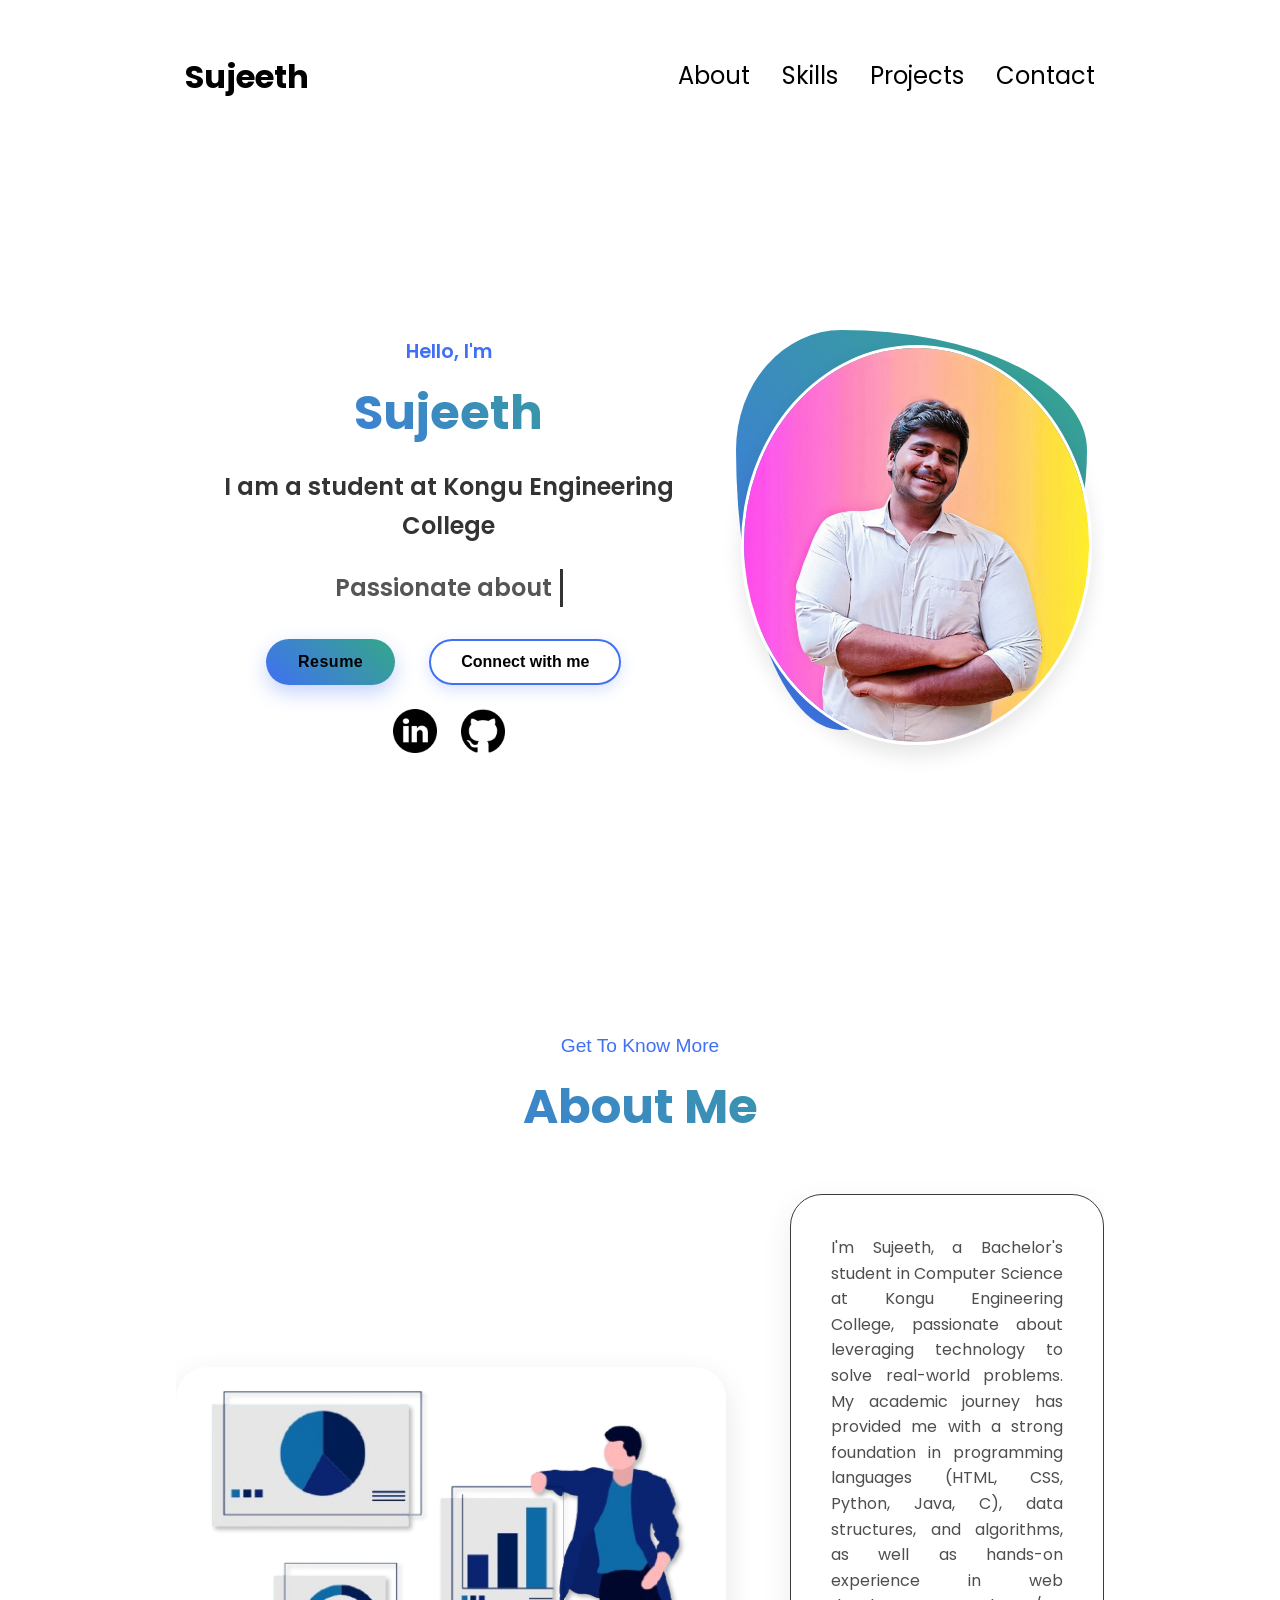
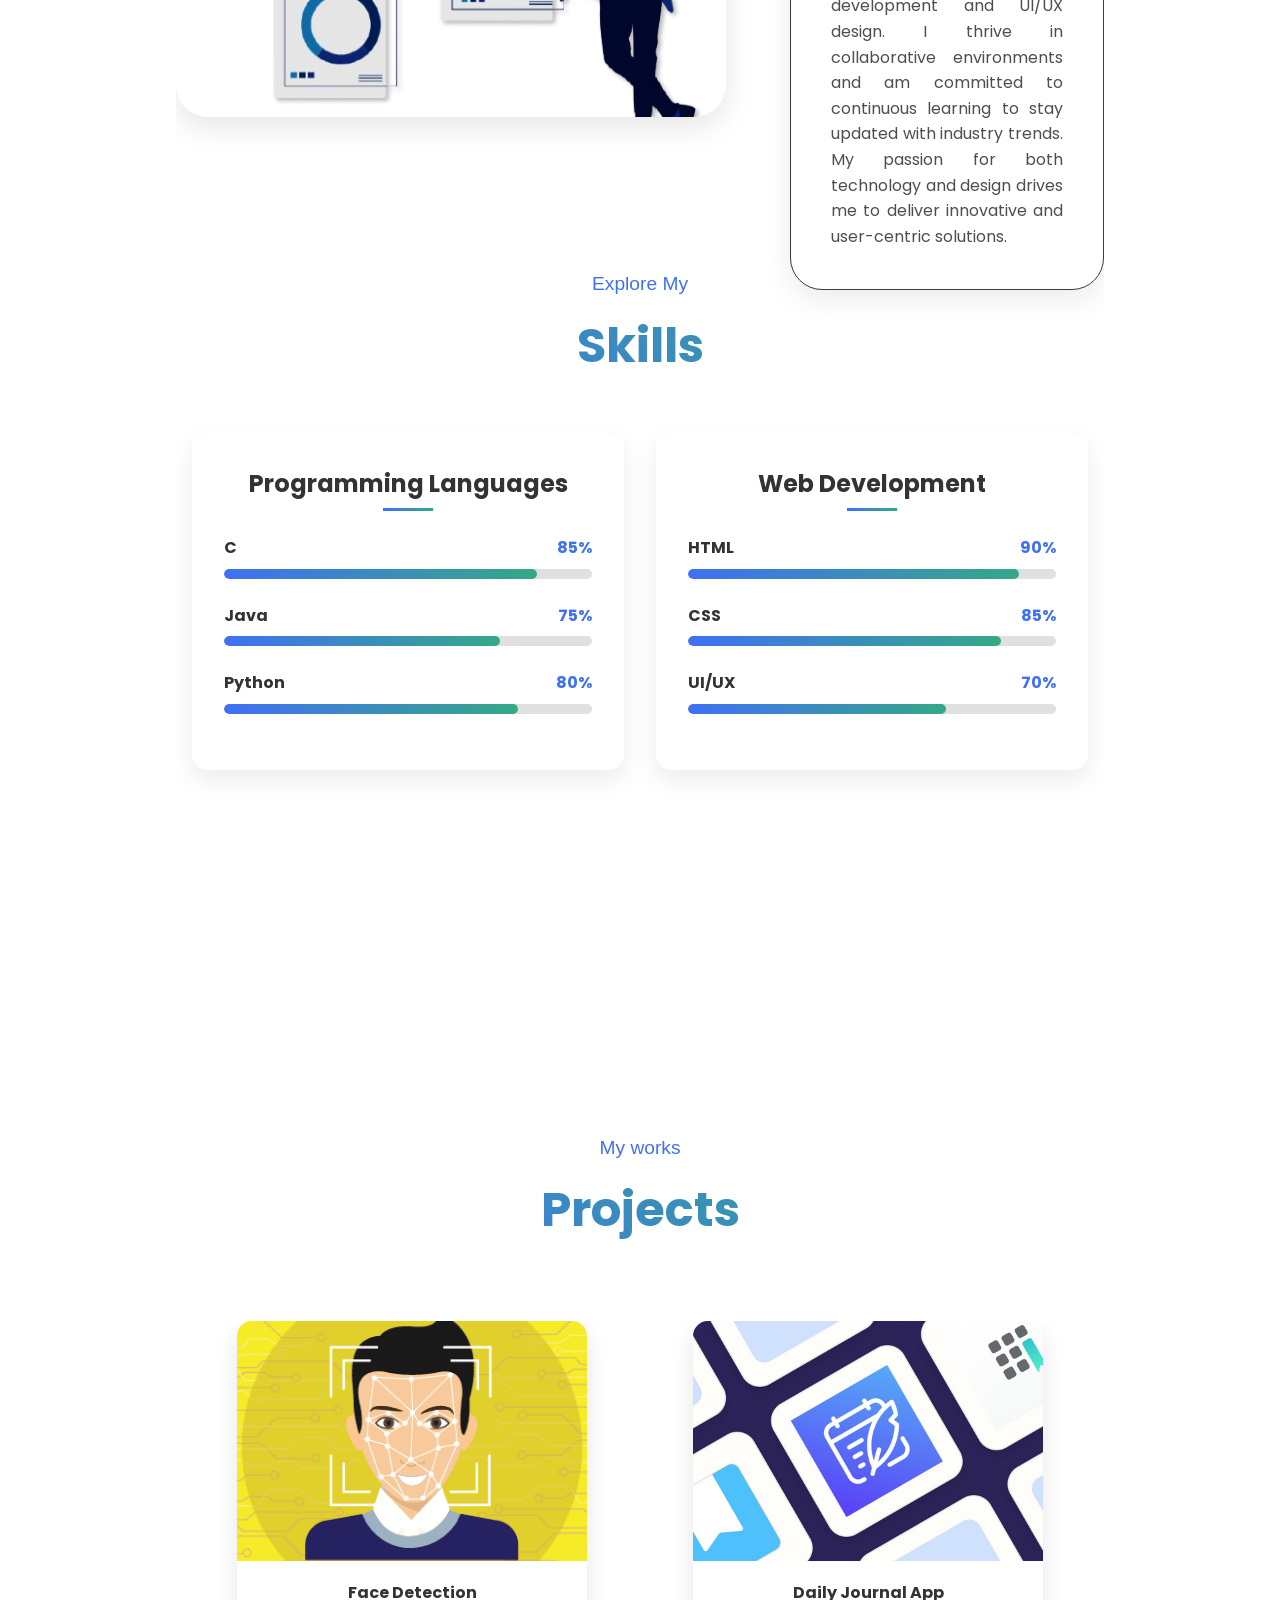
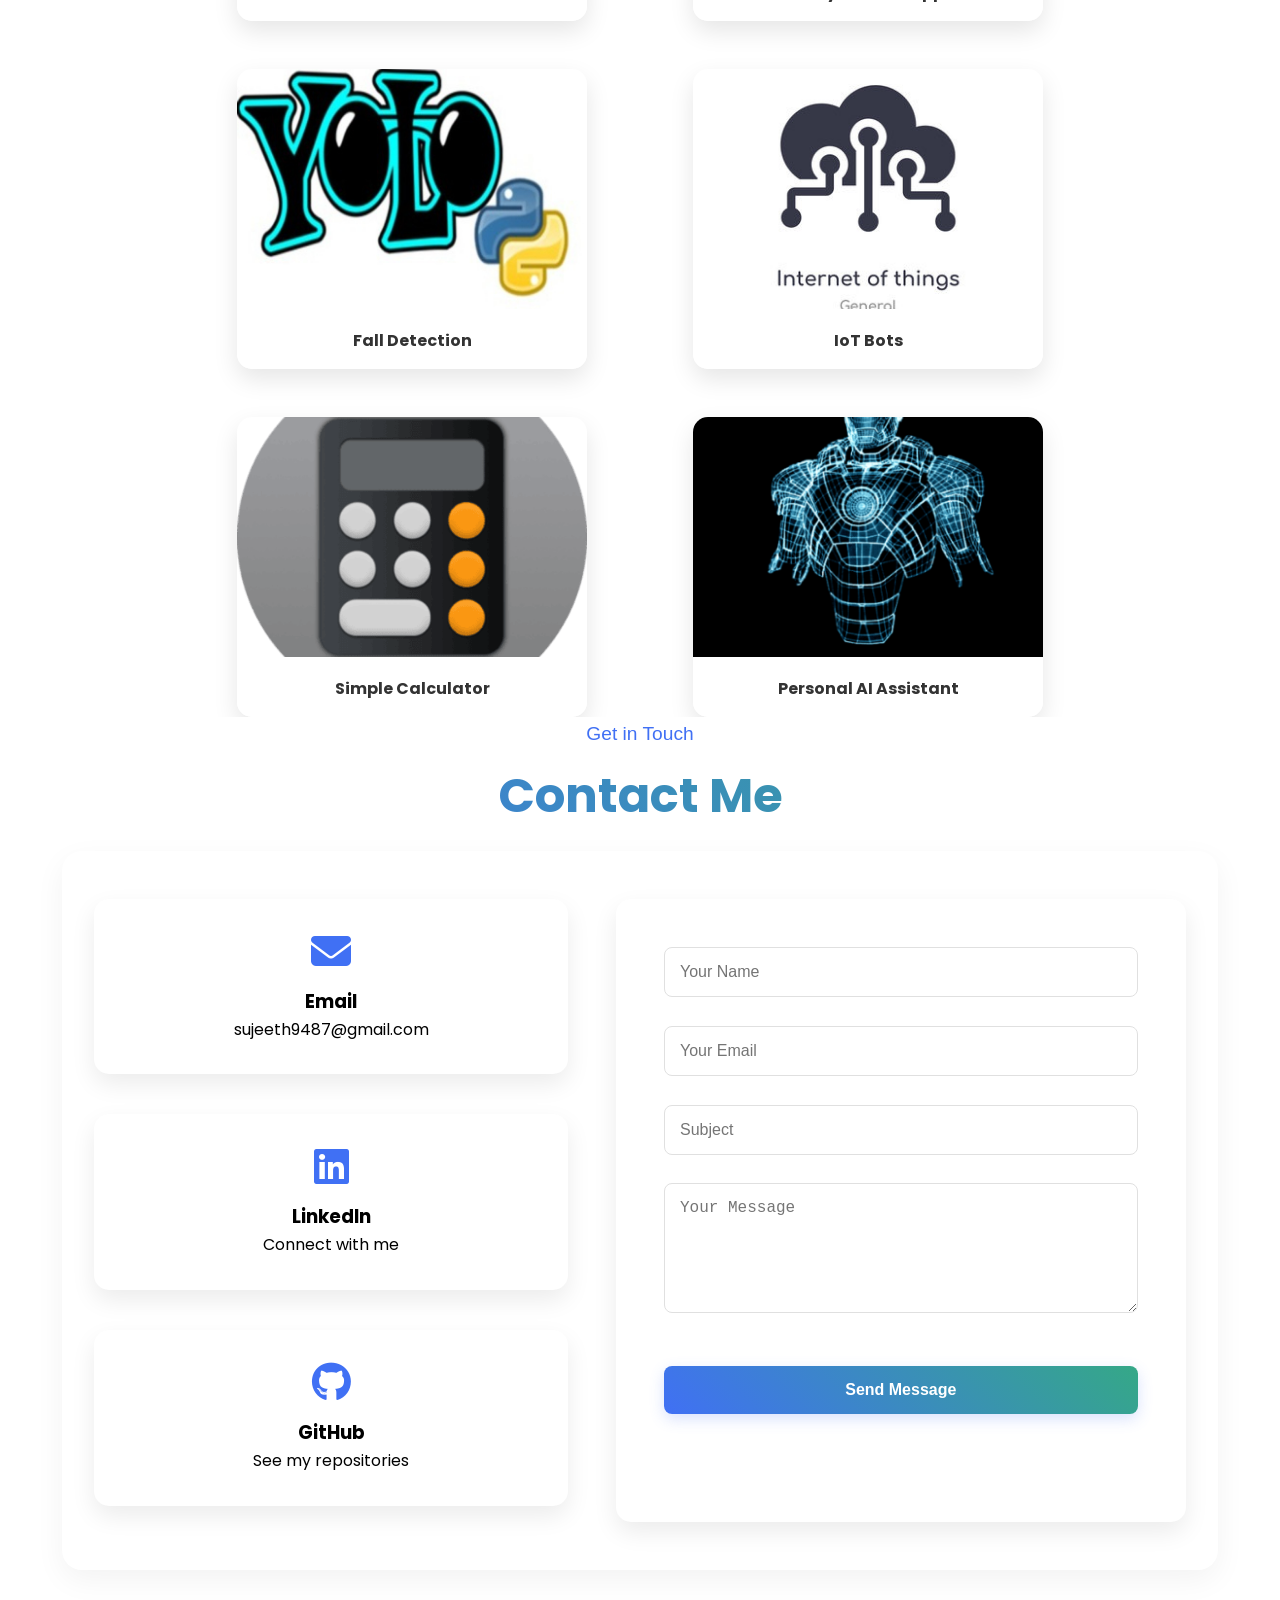
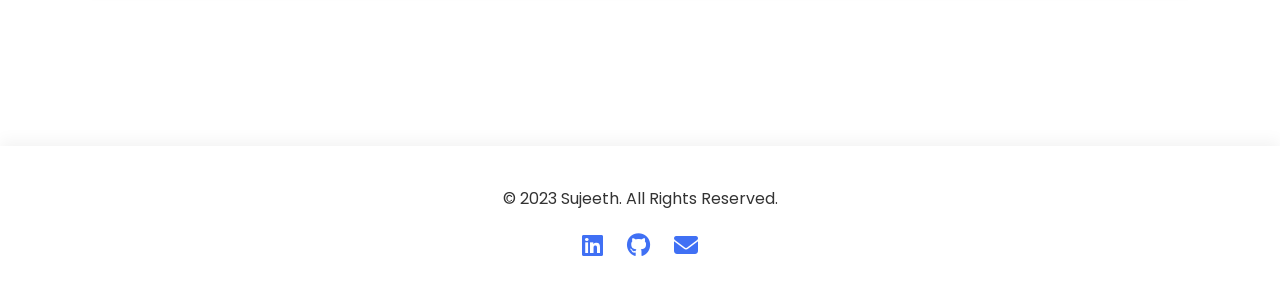
==== commit be4a5f43: "change responsive" ====
--- a/index.html
+++ b/index.html
@@ -4,7 +4,7 @@
     <meta charset="UTF-8" />
     <meta http-equiv="X-UA-Compatible" content="IE=edge" />
     <meta name="viewport" content="width=device-width, initial-scale=1.0" />
-    <title>My Portfolio</title>
+    <title>Sujeeth Portfolio</title>
     <link rel="stylesheet" href="style.css" />
     <link rel="stylesheet" href="mediaqueries.css" />
     <link rel="stylesheet" href="https://cdnjs.cloudflare.com/ajax/libs/font-awesome/6.5.1/css/all.min.css">
@@ -33,7 +33,7 @@
           <ul>
             <li><a href="#about" onclick="toggleMenu()">About</a></li>  
             <li><a href="#skills" onclick="toggleMenu()">Skills</a></li>
-            <li><a href="#projects" onclick="toggleMenu()">Projects</a></li>
+            <li><a href="#Projects" onclick="toggleMenu()">Projects</a></li>
             <li><a href="#contact" onclick="toggleMenu()">Contact</a></li>
           </ul>
         </div>
@@ -49,7 +49,7 @@
           <p class="typing-text">Passionate about <span class="typed-text"></span><span class="cursor">&nbsp;</span></p>
           <div class="btn-container">
             <button class="resume-btn">
-              <a href="assets\Sujeeth's-resume-I.pdf" target="_blank">
+              <a href="assets\SujeethResume.pdf" target="_blank">
                 Resume
               </a>
                
--- a/style.css
+++ b/style.css
@@ -5,14 +5,18 @@
 * {
   margin: 0;
   padding: 0;
-}
+  box-sizing: border-box;
+}
+
 body {
   font-family: "Poppins", sans-serif;
-   background-color: linear-gradient(267deg, #e9a8ed 0%, #fef8d6 100%);  
+  background-color: linear-gradient(267deg, #e9a8ed 0%, #fef8d6 100%);  
   -webkit-animation: AnimationName 49s ease infinite;
   -o-animation: AnimationName 49s ease infinite;
   animation: AnimationName 49s ease infinite;
   position: relative;
+  overflow-x: hidden;
+  line-height: 1.6;
 }
 @-webkit-keyframes AnimationName {
   0%{background-position:0% 79%}
@@ -120,27 +124,42 @@
   right: 0;
   background-color: white;
   width: fit-content;
+  min-width: 200px;
   max-height: 0;
   overflow: hidden;
-  transition: all 0.3 ease-in-out;
+  transition: all 0.3s ease-in-out;
+  border-radius: 10px;
+  box-shadow: 0 5px 15px rgba(0, 0, 0, 0.1);
+  z-index: 1000;
 }
 
 .menu-links a {
   display: block;
-  padding: 10px;
+  padding: 15px 20px;
   text-align: center;
-  font-size: 1.5rem;
+  font-size: 1.2rem;
   color: black;
   text-decoration: none;
-  transition: all 0.3 ease-in-out;
+  transition: all 0.3s ease-in-out;
+  border-bottom: 1px solid #f0f0f0;
+}
+
+.menu-links a:hover {
+  background-color: #f8f9fa;
+  color: #4070f4;
 }
 
 .menu-links li {
   list-style: none;
 }
 
+.menu-links li:last-child a {
+  border-bottom: none;
+}
+
 .menu-links.open {
-  max-height: 300px;
+  max-height: 400px;
+  padding: 10px 0;
 }
 
 .hamburger-icon.open span:first-child {
@@ -235,6 +254,7 @@
   margin-bottom: 1rem;
   background: linear-gradient(45deg, #4070f4, #35a887);
   -webkit-background-clip: text;
+  background-clip: text;
   -webkit-text-fill-color: transparent;
   text-align: center;
 }
@@ -573,6 +593,7 @@
   margin: 0 auto;
   padding: 2rem;
   height: 80vh;
+  gap: 2rem;
 }
 /* 
 .profile-img {
@@ -692,22 +713,26 @@
 /* Project Cards */
 .cards-container {
   display: grid;
-  grid-template-columns: repeat(auto-fill, minmax(320px, 1fr));
-  gap: 2.5rem;
+  grid-template-columns: repeat(auto-fit, minmax(320px, 1fr));
+  gap: 3.5rem;
   padding: 2rem;
   max-width: 1200px;
   margin: 0 auto;
   margin-bottom: 5rem;
+  justify-items: center;
 }
 
 .card {
   position: relative;
   height: 300px;
+  width: 100%;
+  max-width: 350px;
   border-radius: 15px;
   overflow: hidden;
   box-shadow: 0 10px 25px rgba(0,0,0,0.1);
   transition: all 0.4s ease;
   background: #fff;
+  margin: 0 auto;
 }
 
 .card:hover {
@@ -1039,6 +1064,7 @@
   margin-bottom: 1rem;
   background: linear-gradient(45deg, #4070f4, #35a887);
   -webkit-background-clip: text;
+  background-clip: text;
   -webkit-text-fill-color: transparent;
   text-align: center;
 }
@@ -1269,7 +1295,11 @@
   flex-direction: column;
   height: auto;
   margin-top: 23%;
-  padding: 4rem 0;
+  padding: 4rem 2rem;
+  width: 100%;
+  max-width: 1500px;
+  margin-left: auto;
+  margin-right: auto;
 } 
 
 
@@ -1277,7 +1307,8 @@
   display: flex;
   flex-wrap: wrap;
   gap: 3rem;
-  max-width: 1200px;
+  max-width: 1400px;
+  width: 95%;
   margin: 0 auto;
   padding: 3rem 2rem;
   background-color: rgba(255, 255, 255, 0.1);
@@ -1286,11 +1317,19 @@
   margin-bottom: 5rem;
 }
 
+.contact-info {
+  display: flex;
+  flex-direction: column;
+  gap: 1.5rem;
+  flex: 1;
+  min-width: 300px;
+}
+
 .contact-card {
   background: white;
-  padding: 1.5rem;
+  padding: 2rem;
   border-radius: 15px;
-  margin-bottom: 2.5rem;
+  margin-bottom: 1rem;
   box-shadow: 0 10px 25px rgba(0,0,0,0.08);
   text-align: center;
   transition: transform 0.3s ease;
@@ -1309,9 +1348,9 @@
 
 .contact-form {
   flex: 1;
-  min-width: 320px;
+  min-width: 380px;
   background: white;
-  padding: 2.5rem;
+  padding: 3rem;
   border-radius: 15px;
   box-shadow: 0 10px 25px rgba(0,0,0,0.08);
 }
@@ -1535,20 +1574,303 @@
 .details-container:hover {
   transform: translateY(-5px);
 }
-
-
-
-
-
-
-
-
-
-
-
-
-
-
-
-
-
+/* Mobile-Specific Optimizations */
+img {
+  max-width: 100%;
+  height: auto;
+  display: block;
+}
+
+.profile-img {
+  width: 100%;
+  height: 100%;
+  object-fit: cover;
+  border-radius: 50%;
+  border: 3px solid #fff;
+  box-shadow: 0 10px 20px rgba(0, 0, 0, 0.1);
+  transition: all 0.3s ease;
+}
+
+.about-pic {
+  width: 100%;
+  height: 100%;
+  object-fit: cover;
+  border-radius: 20px;
+  box-shadow: 0 10px 20px rgba(0, 0, 0, 0.1);
+}
+
+/* Ensure text is always readable on mobile */
+p, span, a {
+  word-wrap: break-word;
+  overflow-wrap: break-word;
+}
+
+/* Prevent horizontal scroll on mobile */
+.section-container,
+.hero-container,
+.cards-container,
+.skills-container,
+.contact-container {
+  max-width: 100%;
+  overflow-x: hidden;
+}
+
+/* Touch-friendly button sizes */
+button, .btn, .icon {
+  min-height: 44px;
+  min-width: 44px;
+}
+
+/* Better spacing for mobile */
+section {
+  padding-left: max(1rem, env(safe-area-inset-left));
+  padding-right: max(1rem, env(safe-area-inset-right));
+}
+
+/* Optimize typography for mobile readability */
+@media screen and (max-width: 768px) {
+  body {
+    font-size: 16px;
+    line-height: 1.5;
+  }
+  
+  h1, h2, h3 {
+    line-height: 1.2;
+  }
+  
+  p {
+    margin-bottom: 1rem;
+  }
+}
+
+/* Ensure smooth scroll behavior on mobile */
+html {
+  scroll-behavior: smooth;
+  -webkit-text-size-adjust: 100%;
+}
+
+/* Fix for iOS Safari viewport issues */
+@supports (-webkit-touch-callout: none) {
+  .hero-container {
+    min-height: -webkit-fill-available;
+  }
+}
+
+/* Performance optimizations for mobile */
+* {
+  -webkit-tap-highlight-color: transparent;
+}
+
+/* Improve scrolling performance on mobile */
+.cards-container,
+.skills-container,
+.contact-container {
+  -webkit-overflow-scrolling: touch;
+}
+
+/* Better focus states for accessibility */
+button:focus,
+.btn:focus,
+a:focus {
+  outline: 2px solid #4070f4;
+  outline-offset: 2px;
+}
+
+/* Prevent zoom on input focus (iOS) */
+input, textarea, select {
+  font-size: 16px;
+}
+
+/* Optimize animations for mobile */
+@media (prefers-reduced-motion: reduce) {
+  * {
+    animation-duration: 0.01ms !important;
+    animation-iteration-count: 1 !important;
+    transition-duration: 0.01ms !important;
+  }
+}
+
+/* Dark mode support for mobile */
+@media (prefers-color-scheme: dark) {
+  .menu-links {
+    background-color: #1a1a1a;
+    color: white;
+  }
+  
+  .menu-links a {
+    color: white;
+    border-bottom-color: #333;
+  }
+  
+  .menu-links a:hover {
+    background-color: #333;
+    color: #4070f4;
+  }
+}
+
+/* Scroll Animations */
+.scroll-animate {
+  opacity: 0;
+  transform: translateY(50px);
+  transition: all 0.8s cubic-bezier(0.25, 0.46, 0.45, 0.94);
+}
+
+.scroll-animate.animate-in {
+  opacity: 1;
+  transform: translateY(0);
+}
+
+/* Specific animation variants */
+.section__pic-container.scroll-animate {
+  transform: translateX(-50px) scale(0.8);
+}
+
+.section__pic-container.animate-in {
+  transform: translateX(0) scale(1);
+}
+
+.card.scroll-animate {
+  transform: translateY(80px) rotateX(10deg);
+  opacity: 0;
+}
+
+.card.animate-in {
+  transform: translateY(0) rotateX(0);
+  opacity: 1;
+}
+
+.title.scroll-animate {
+  transform: translateY(30px) scale(0.9);
+  opacity: 0;
+}
+
+.title.animate-in {
+  transform: translateY(0) scale(1);
+  opacity: 1;
+}
+
+.contact-card.scroll-animate {
+  transform: translateY(40px) scale(0.95);
+  opacity: 0;
+}
+
+.contact-card.animate-in {
+  transform: translateY(0) scale(1);
+  opacity: 1;
+}
+
+.skills-category.scroll-animate {
+  transform: translateX(-30px);
+  opacity: 0;
+}
+
+.skills-category.animate-in {
+  transform: translateX(0);
+  opacity: 1;
+}
+
+/* Stagger animations */
+.stagger-container .stagger-item {
+  transition-delay: 0s;
+}
+
+.stagger-container .stagger-item:nth-child(1) { transition-delay: 0.1s; }
+.stagger-container .stagger-item:nth-child(2) { transition-delay: 0.2s; }
+.stagger-container .stagger-item:nth-child(3) { transition-delay: 0.3s; }
+.stagger-container .stagger-item:nth-child(4) { transition-delay: 0.4s; }
+.stagger-container .stagger-item:nth-child(5) { transition-delay: 0.5s; }
+.stagger-container .stagger-item:nth-child(6) { transition-delay: 0.6s; }
+
+/* Navbar scroll animation */
+#desktop-nav, #hamburger-nav {
+  transition: transform 0.3s ease-in-out;
+}
+
+/* Enhanced parallax effect */
+.section__pic-container {
+  transition: transform 0.1s ease-out;
+}
+
+/* Smooth scroll behavior */
+html {
+  scroll-behavior: smooth;
+}
+
+/* Progress bar animation enhancement */
+.progress {
+  transition: width 1.5s cubic-bezier(0.25, 0.46, 0.45, 0.94);
+  transform-origin: left center;
+}
+
+.progress.animate-in {
+  animation: progressGrow 1.5s cubic-bezier(0.25, 0.46, 0.45, 0.94) forwards;
+}
+
+@keyframes progressGrow {
+  from {
+    width: 0 !important;
+    transform: scaleX(0);
+  }
+  to {
+    transform: scaleX(1);
+  }
+}
+
+/* Fade-in animations for text elements */
+.section__text__p1.scroll-animate {
+  transform: translateY(20px);
+  opacity: 0;
+}
+
+.section__text__p2.scroll-animate {
+  transform: translateY(25px);
+  opacity: 0;
+  transition-delay: 0.1s;
+}
+
+/* Hover enhancements with animations */
+.card {
+  transition: all 0.4s cubic-bezier(0.25, 0.46, 0.45, 0.94);
+}
+
+.contact-card {
+  transition: all 0.3s cubic-bezier(0.25, 0.46, 0.45, 0.94);
+}
+
+/* Mobile animation optimizations */
+@media (prefers-reduced-motion: reduce) {
+  .scroll-animate {
+    transition: none;
+    transform: none;
+    opacity: 1;
+  }
+  
+  .progress {
+    transition: none;
+  }
+  
+  #desktop-nav, #hamburger-nav {
+    transition: none;
+  }
+}
+
+/* Loading animation for initial page load */
+.animate-text {
+  animation: fadeInUp 1s ease-out;
+}
+
+@keyframes fadeInUp {
+  from {
+    opacity: 0;
+    transform: translateY(30px);
+  }
+  to {
+    opacity: 1;
+    transform: translateY(0);
+  }
+}
+
+
+
+
+
--- a/mediaqueries.css
+++ b/mediaqueries.css
@@ -1,9 +1,28 @@
+/* Very large screens */
+@media screen and (min-width: 1600px) {
+  .hero-container,
+  .section-container {
+    max-width: 1400px;
+    margin: 0 auto;
+  }
+  
+  section {
+    margin: 0 auto;
+    max-width: 1400px;
+  }
+}
+
 /* Large screens and laptops */
 @media screen and (max-width: 1400px) {
   #profile {
     height: auto;
     min-height: 80vh;
     margin-bottom: 4rem;
+    gap: 3rem;
+  }
+  
+  .hero-container {
+    gap: 2rem;
   }
   
   .about-containers {
@@ -17,6 +36,16 @@
   
   .cards-container {
     grid-template-columns: repeat(auto-fill, minmax(300px, 1fr));
+    gap: 3rem;
+    padding: 0 2rem;
+  }
+  
+  .section__text__p2 {
+    font-size: 1.5rem;
+  }
+  
+  .title {
+    font-size: 3rem;
   }
 }
 
@@ -30,14 +59,43 @@
     display: flex;
   }
   
-  #experience,
+  #profile {
+    height: auto;
+    min-height: 70vh;
+    gap: 2rem;
+    flex-direction: column;
+    padding: 2rem 0;
+  }
+  
+  .hero-container {
+    flex-direction: column-reverse;
+    gap: 2rem;
+    text-align: center;
+  }
+  
+  .section__text {
+    margin-bottom: 2rem;
+  }
+  
+  .section__pic-container {
+    width: 300px;
+    height: 300px;
+    margin: 0 auto;
+  }
+  
+  .about-pic-container {
+    width: 280px;
+    height: 280px;
+    margin: 0 auto 2rem;
+  }
+  
   .experience-details-container {
     margin-top: 2rem;
   }
   
-  #profile,
   .section-container {
     display: block;
+    padding: 0 2rem;
   }
   
   .arrow {
@@ -51,62 +109,144 @@
   
   section {
     margin: 0 5%;
-  }
-  
-  .section__pic-container {
-    width: 275px;
-    height: 275px;
-    margin: 0 auto 2rem;
-  }
-  
-  .about-pic-container {
-    width: 300px;
-    height: 300px;
-    margin: 0 auto 2rem;
+    padding: 3rem 0;
   }
   
   .about-containers {
     margin-top: 0;
   }
   
-  .human-figure {
-    transform: scale(0.9);
-  }
-  
   .skills-container {
     gap: 1.5rem;
+    padding: 0 1rem;
+  }
+  
+  .cards-container {
+    grid-template-columns: repeat(auto-fit, minmax(300px, 1fr));
+    gap: 3rem;
+    padding: 0 1rem;
+  }
+  
+  .card {
+    height: 320px;
+  }
+  
+  .title {
+    font-size: 2.5rem;
+  }
+  
+  .section__text__p2 {
+    font-size: 1.4rem;
   }
 }
 
 /* Small tablets and large phones */
 @media screen and (max-width: 768px) {
+  #profile {
+    gap: 1.5rem;
+    padding: 1.5rem 0;
+    min-height: 60vh;
+  }
+  
+  .hero-container {
+    gap: 1.5rem;
+  }
+  
+  .section__pic-container {
+    width: 250px;
+    height: 250px;
+  }
+  
+  /* Hide about me image on mobile */
+  .about-pic-container {
+    display: none;
+  }
+  
+  /* Hide about me image on smaller screens too */
+  .about-pic-container {
+    display: none;
+  }
+  
+  .section-container {
+    text-align: center;
+  }
+  
   .cards-container {
-    grid-template-columns: repeat(auto-fill, minmax(250px, 1fr));
-    gap: 1.5rem;
+    grid-template-columns: repeat(auto-fit, minmax(280px, 1fr));
+    gap: 3.5rem;
+    padding: 1rem;
+  }
+  
+  .card {
+    height: 300px;
+    width: 100%;
+    max-width: 350px;
+    margin: 0 auto;
   }
   
   .contact-container {
     flex-direction: column;
+    gap: 2rem;
+    padding: 2rem;
+    width: 95%;
+    max-width: 1200px;
+    margin: 0 auto;
   }
   
   .contact-info {
-    display: flex;
-    flex-wrap: wrap;
-    justify-content: space-around;
+    display: grid;
+    grid-template-columns: repeat(auto-fit, minmax(250px, 1fr));
+    gap: 1.5rem;
     margin-bottom: 2rem;
+    width: 100%;
   }
   
   .contact-card {
-    flex: 0 0 calc(50% - 1rem);
-    margin-bottom: 1rem;
+    margin-bottom: 0;
+  }
+  
+  .skills-container {
+    flex-direction: column;
+    gap: 2rem;
+    padding: 0 1rem;
   }
   
   .skills-category {
     min-width: 100%;
   }
   
-  .human-figure {
-    transform: scale(0.8);
+  section {
+    margin: 0 3%;
+    padding: 2rem 0;
+  }
+  
+  .title {
+    font-size: 2.2rem;
+    margin-bottom: 1.5rem;
+  }
+  
+  .section__text__p1 {
+    font-size: 1.1rem;
+  }
+  
+  .section__text__p2 {
+    font-size: 1.3rem;
+  }
+  
+  .btn-container {
+    gap: 1rem;
+    flex-wrap: wrap;
+    justify-content: center;
+  }
+  
+  button {
+    padding: 10px 25px;
+    font-size: 16px;
+  }
+  
+  .resume-btn {
+    padding: 12px 28px;
+    font-size: 15px;
   }
 }
 
@@ -120,8 +260,15 @@
   
   #profile {
     height: auto;
-    min-height: 80vh;
+    min-height: 70vh;
     margin-bottom: 0;
+    gap: 1rem;
+    padding: 1rem 0;
+  }
+  
+  .hero-container {
+    gap: 1rem;
+    padding: 0 1rem;
   }
   
   article {
@@ -137,10 +284,28 @@
   .about-containers,
   .btn-container {
     flex-wrap: wrap;
+    gap: 1rem;
+  }
+  
+  .btn-container {
+    flex-direction: column;
+    align-items: center;
+  }
+  
+  .btn-container button {
+    width: 80%;
+    max-width: 250px;
+    text-align: center;
+  }
+  
+  .contact-info {
+    grid-template-columns: 1fr;
+    gap: 1rem;
   }
   
   .contact-card {
-    flex: 0 0 100%;
+    text-align: center;
+    padding: 1.5rem 1rem;
   }
   
   .nav-links li a {
@@ -162,84 +327,489 @@
   }
   
   .section__pic-container {
-    width: 250px;
-    height: 250px;
+    width: 220px;
+    height: 220px;
     justify-content: center;
   }
   
   .about-pic-container {
-    width: 250px;
-    height: 250px;
-  }
-  
-  .human-figure {
-    transform: scale(0.7);
+    width: 220px;
+    height: 220px;
+    display: none; /* Hide on mobile */
   }
   
   .section__text__p2 {
-    font-size: 1.25rem;
+    font-size: 1.2rem;
+    line-height: 1.4;
   }
   
   .title {
-    font-size: 2rem;
+    font-size: 1.8rem;
+    line-height: 1.2;
+    margin-bottom: 1rem;
   }
   
   .text-container {
     text-align: justify;
+    padding: 0 1rem;
   }
   
   .card {
-    height: 250px;
+    height: 280px;
+    margin: 0 auto;
+  }
+  
+  .cards-container {
+    grid-template-columns: 1fr;
+    gap: 3rem;
+    padding: 0 2rem;
+    justify-items: center;
+  }
+  
+  .card {
+    height: 280px;
+    width: 100%;
+    max-width: 320px;
+    margin: 0 auto;
+  }
+  
+  section {
+    margin: 0 2%;
+    padding: 2rem 0;
+  }
+  
+  .skills-container {
+    gap: 1.5rem;
+    padding: 0;
+  }
+  
+  .skill-item {
+    margin-bottom: 1rem;
+  }
+  
+  .contact-form {
+    padding: 2rem;
+    width: 100%;
+    max-width: 100%;
+    box-sizing: border-box;
+    border-radius: 15px;
+    background-color: #f8f9fa;
+  }
+  
+  .form-group {
+    margin-bottom: 1rem;
+  }
+  
+  .form-group input,
+  .form-group textarea {
+    width: 100%;
+    padding: 12px;
+    font-size: 16px;
+    box-sizing: border-box;
+    border: 1px solid #ddd;
+    border-radius: 5px;
+    transition: border-color 0.3s ease;
+  }
+  
+  .form-group input:focus,
+  .form-group textarea:focus {
+    border-color: #4070f4;
+    outline: none;
+  }
+  
+  .submit-btn {
+    width: 100%;
+    padding: 12px;
+    font-size: 16px;
+    background: linear-gradient(45deg, #4070f4, #35a887);
+    color: white;
+    border: none;
+    border-radius: 5px;
+    cursor: pointer;
+    transition: all 0.3s ease;
+  }
+  
+  .submit-btn:hover {
+    transform: translateY(-2px);
+    box-shadow: 0 5px 15px rgba(64, 112, 244, 0.3);
+  }
+  
+  .submit-btn {
+    width: 100%;
+    padding: 12px;
+    font-size: 16px;
+  }
+  
+  .typing-text {
+    font-size: 1rem;
+    margin: 1rem 0;
   }
 }
 
 /* Small phones */
 @media screen and (max-width: 480px) {
+  #profile {
+    padding: 0.5rem 0;
+    gap: 0.8rem;
+  }
+  
+  .hero-container {
+    padding: 0 0.5rem;
+    gap: 0.8rem;
+  }
+  
+  .section__pic-container {
+    width: 180px;
+    height: 180px;
+  }
+  
+  .about-pic-container {
+    width: 180px;
+    height: 180px;
+    display: none; /* Hide on mobile */
+  }
+  
+  .title {
+    font-size: 1.6rem;
+    line-height: 1.1;
+  }
+  
+  .section__text__p1 {
+    font-size: 0.9rem;
+  }
+  
+  .section__text__p2 {
+    font-size: 1.1rem;
+    line-height: 1.3;
+  }
+  
+  .article-container {
+    gap: 1rem;
+  }
+  
+  article {
+    padding: 1rem;
+  }
+  
+  .cards-container {
+    grid-template-columns: 1fr;
+    gap: 2.5rem;
+    padding: 0 1rem;
+    justify-items: center;
+  }
+  
+  .card {
+    height: 260px;
+    width: 100%;
+    max-width: 300px;
+    margin: 0 auto;
+  }
+  
+  .contact-form {
+    padding: 1.5rem;
+    width: 100%;
+    max-width: 100%;
+  }
+  
+  .form-group input,
+  .form-group textarea {
+    padding: 10px;
+    font-size: 15px;
+  }
+  
+  .btn-container {
+    flex-direction: column;
+    gap: 0.8rem;
+  }
+  
+  .btn-container button {
+    width: 90%;
+    max-width: 200px;
+    padding: 10px 20px;
+    font-size: 14px;
+  }
+  
+  .resume-btn {
+    padding: 10px 24px;
+    font-size: 14px;
+  }
+  
+  .skills-container {
+    gap: 1rem;
+    padding: 0;
+  }
+  
+  .experience-details-container {
+    gap: 1rem;
+  }
+  
+  section {
+    margin: 0 1%;
+    padding: 1.5rem 0;
+  }
+  
+  .typing-text {
+    font-size: 0.9rem;
+    margin: 0.8rem 0;
+  }
+  
+  #socials-container {
+    gap: 1rem;
+    margin-top: 1rem;
+  }
+  
+  .icon {
+    height: 1.8rem;
+  }
+  
+  .contact-card {
+    padding: 1.2rem 0.8rem;
+  }
+  
+  .contact-card h3 {
+    font-size: 1.1rem;
+  }
+  
+  .contact-card p {
+    font-size: 0.9rem;
+  }
+}
+
+/* Extra small phones */
+@media screen and (max-width: 360px) {
+  #profile {
+    padding: 0.5rem 0;
+    gap: 0.5rem;
+  }
+  
+  .hero-container {
+    padding: 0 0.25rem;
+    gap: 0.5rem;
+  }
+  
+  .section__pic-container {
+    width: 160px;
+    height: 160px;
+  }
+  
+  .about-pic-container {
+    display: none; /* Hide on mobile */
+  }
+  
+  .title {
+    font-size: 1.4rem;
+    line-height: 1.1;
+    margin-bottom: 0.8rem;
+  }
+  
+  .section__text__p1 {
+    font-size: 0.85rem;
+  }
+  
+  .section__text__p2 {
+    font-size: 1rem;
+    line-height: 1.2;
+  }
+  
+  .card {
+    height: 240px;
+    width: 100%;
+    max-width: 280px;
+    margin: 0 auto;
+  }
+  
+  .cards-container {
+    padding: 0 0.5rem;
+    gap: 2rem;
+    justify-items: center;
+  }
+  
+  .experience-sub-title {
+    font-size: 1.1rem;
+  }
+  
+  .logo {
+    font-size: 1.2rem;
+  }
+  
+  .contact-form {
+    padding: 1.2rem;
+    width: 100%;
+    max-width: 100%;
+  }
+  
+  .form-group input,
+  .form-group textarea {
+    padding: 8px;
+    font-size: 14px;
+  }
+  
+  .submit-btn {
+    padding: 10px;
+    font-size: 14px;
+  }
+  
+  section {
+    margin: 0;
+    padding: 1rem 0;
+  }
+  
+  .hamburger-icon {
+    font-size: 1.3rem;
+  }
+  
+  .menu-links {
+    padding: 1rem;
+  }
+  
+  .btn-container button {
+    width: 95%;
+    max-width: 180px;
+    padding: 8px 16px;
+    font-size: 13px;
+  }
+  
+  .resume-btn {
+    padding: 8px 20px;
+    font-size: 13px;
+  }
+  
+  .typing-text {
+    font-size: 0.8rem;
+    margin: 0.5rem 0;
+    text-align: center;
+    line-height: 1.3;
+  }
+  
+  .typed-text {
+    display: inline-block;
+    word-break: break-word;
+  }
+  
+  .cursor {
+    height: 0.8rem;
+    width: 2px;
+  }
+  
+  #socials-container {
+    gap: 0.8rem;
+    margin-top: 0.8rem;
+  }
+  
+  .icon {
+    height: 1.5rem;
+  }
+  
+  .contact-card {
+    padding: 1rem 0.5rem;
+  }
+  
+  .contact-card h3 {
+    font-size: 1rem;
+  }
+  
+  .contact-card p {
+    font-size: 0.85rem;
+  }
+  
+  .contact-card i {
+    font-size: 1.5rem;
+  }
+  
+  .skills-category h2 {
+    font-size: 1.2rem;
+  }
+  
+  .skill-item h3 {
+    font-size: 0.9rem;
+  }
+  
+  .skill-item p {
+    font-size: 0.8rem;
+  }
+}
+
+/* Mobile animation optimizations */
+@media screen and (max-width: 768px) {
+  .scroll-animate {
+    transform: translateY(30px);
+    transition-duration: 0.6s;
+  }
+  
+  .card.scroll-animate {
+    transform: translateY(40px);
+  }
+  
+  .section__pic-container.scroll-animate {
+    transform: translateY(30px) scale(0.9);
+  }
+  
+  /* Reduce parallax on mobile for better performance */
+  .section__pic-container {
+    transform: none !important;
+  }
+  
+  /* Faster animations on mobile */
+  .progress {
+    transition-duration: 1s;
+  }
+  
+  .stagger-container .stagger-item:nth-child(n) {
+    transition-delay: 0.05s;
+  }
+}
+
+/* Ultra small phones and landscape orientation fixes */
+@media screen and (max-width: 320px) {
+  .title {
+    font-size: 1.2rem;
+  }
+  
+  .section__text__p2 {
+    font-size: 0.9rem;
+  }
+  
+  .btn-container button {
+    width: 100%;
+    max-width: 160px;
+    padding: 6px 12px;
+    font-size: 12px;
+  }
+  
+  .card {
+    height: 220px;
+  }
+  
+  .contact-form {
+    padding: 1rem;
+    width: 100%;
+    max-width: 100%;
+  }
+}
+
+/* Landscape orientation for small devices */
+@media screen and (max-height: 500px) and (orientation: landscape) {
+  #profile {
+    min-height: 50vh;
+    padding: 1rem 0;
+  }
+  
+  .hero-container {
+    flex-direction: row;
+    align-items: center;
+    gap: 2rem;
+  }
+  
   .section__pic-container {
     width: 200px;
     height: 200px;
   }
   
-  .about-pic-container {
-    width: 200px;
-    height: 200px;
-  }
-  
-  .human-figure {
-    transform: scale(0.6);
-  }
-  
   .title {
     font-size: 1.8rem;
   }
   
-  .section__text__p1 {
+  .section__text__p2 {
     font-size: 1rem;
   }
-  
-  .article-container {
-    gap: 1rem;
-  }
-  
-  article {
-    padding: 1rem;
-  }
-  
-  .cards-container {
-    grid-template-columns: 1fr;
-    gap: 1.5rem;
-  }
-  
-  .card {
-    height: 220px;
-  }
-  
-  .contact-form {
-    padding: 1.5rem;
-  }
-  
-  .form-group input,
-  .form-group textarea {
-    padding: 10px;
-  }
-}
+}
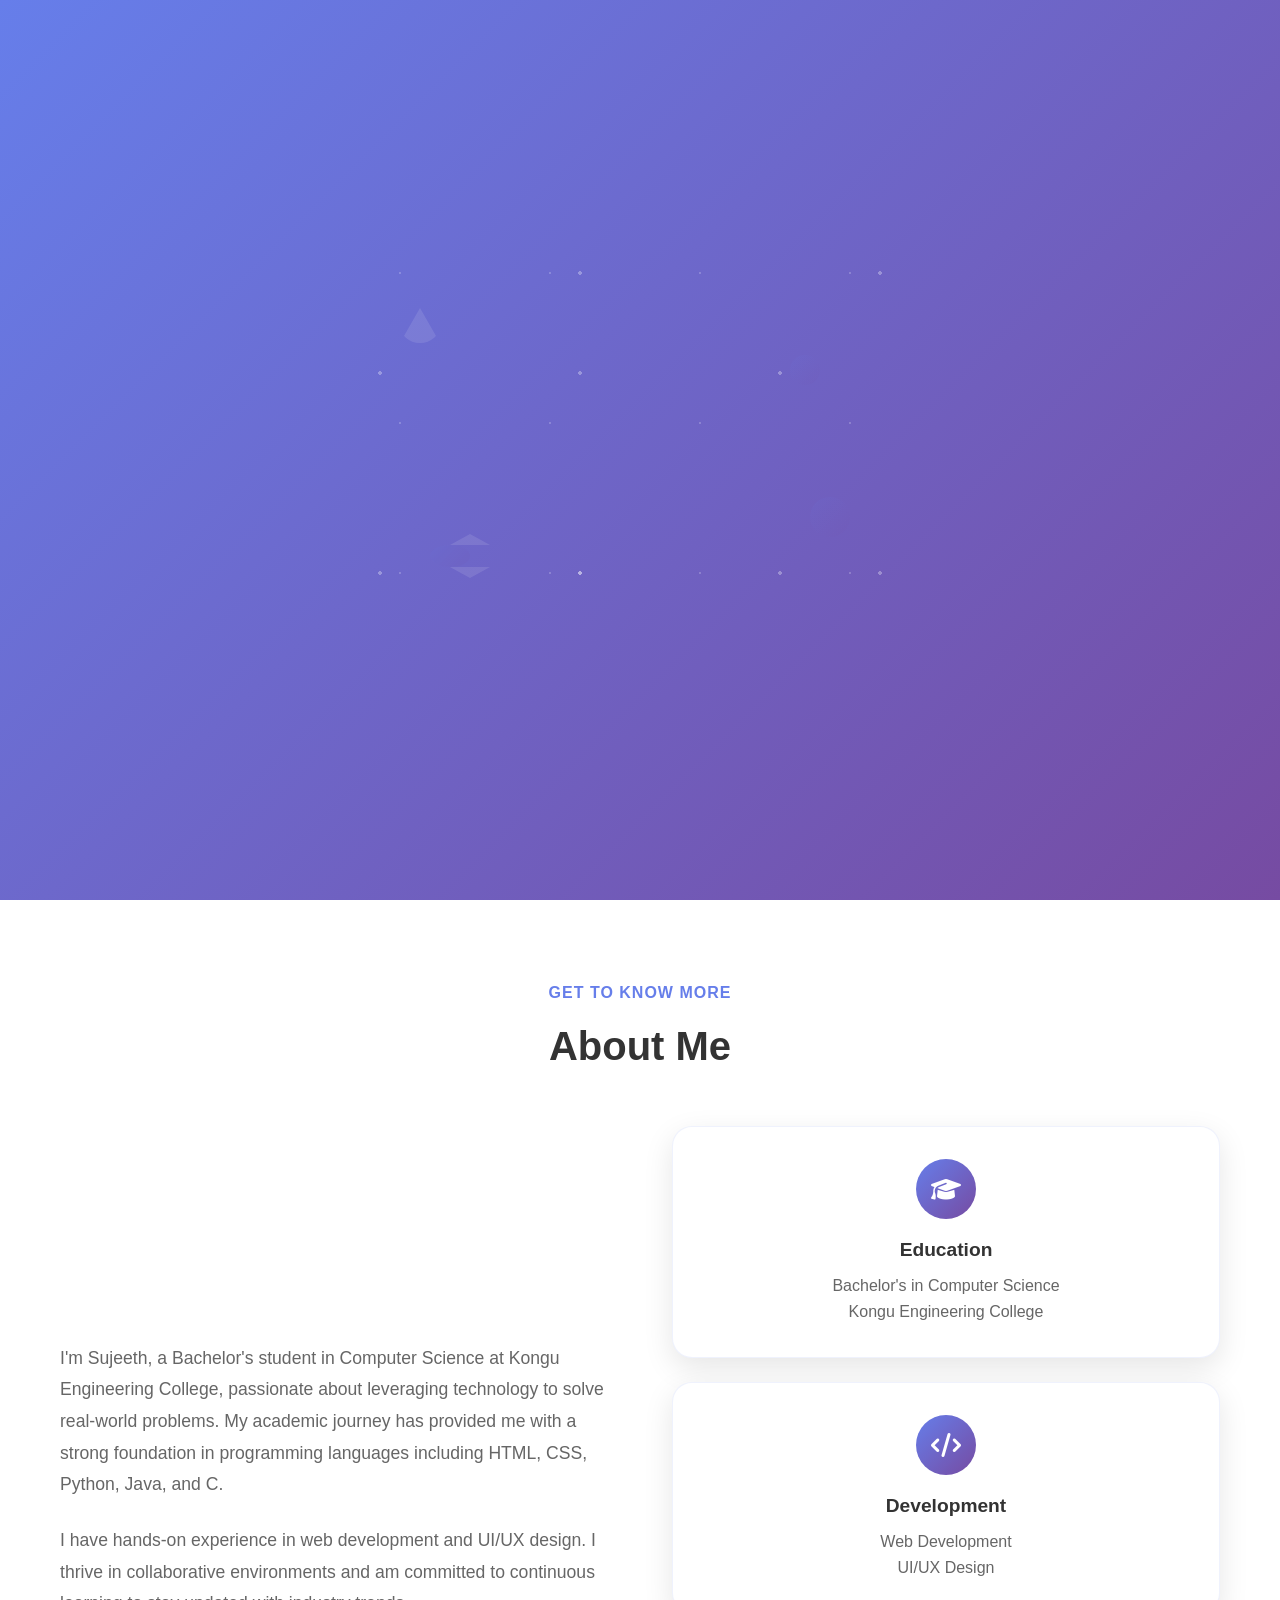
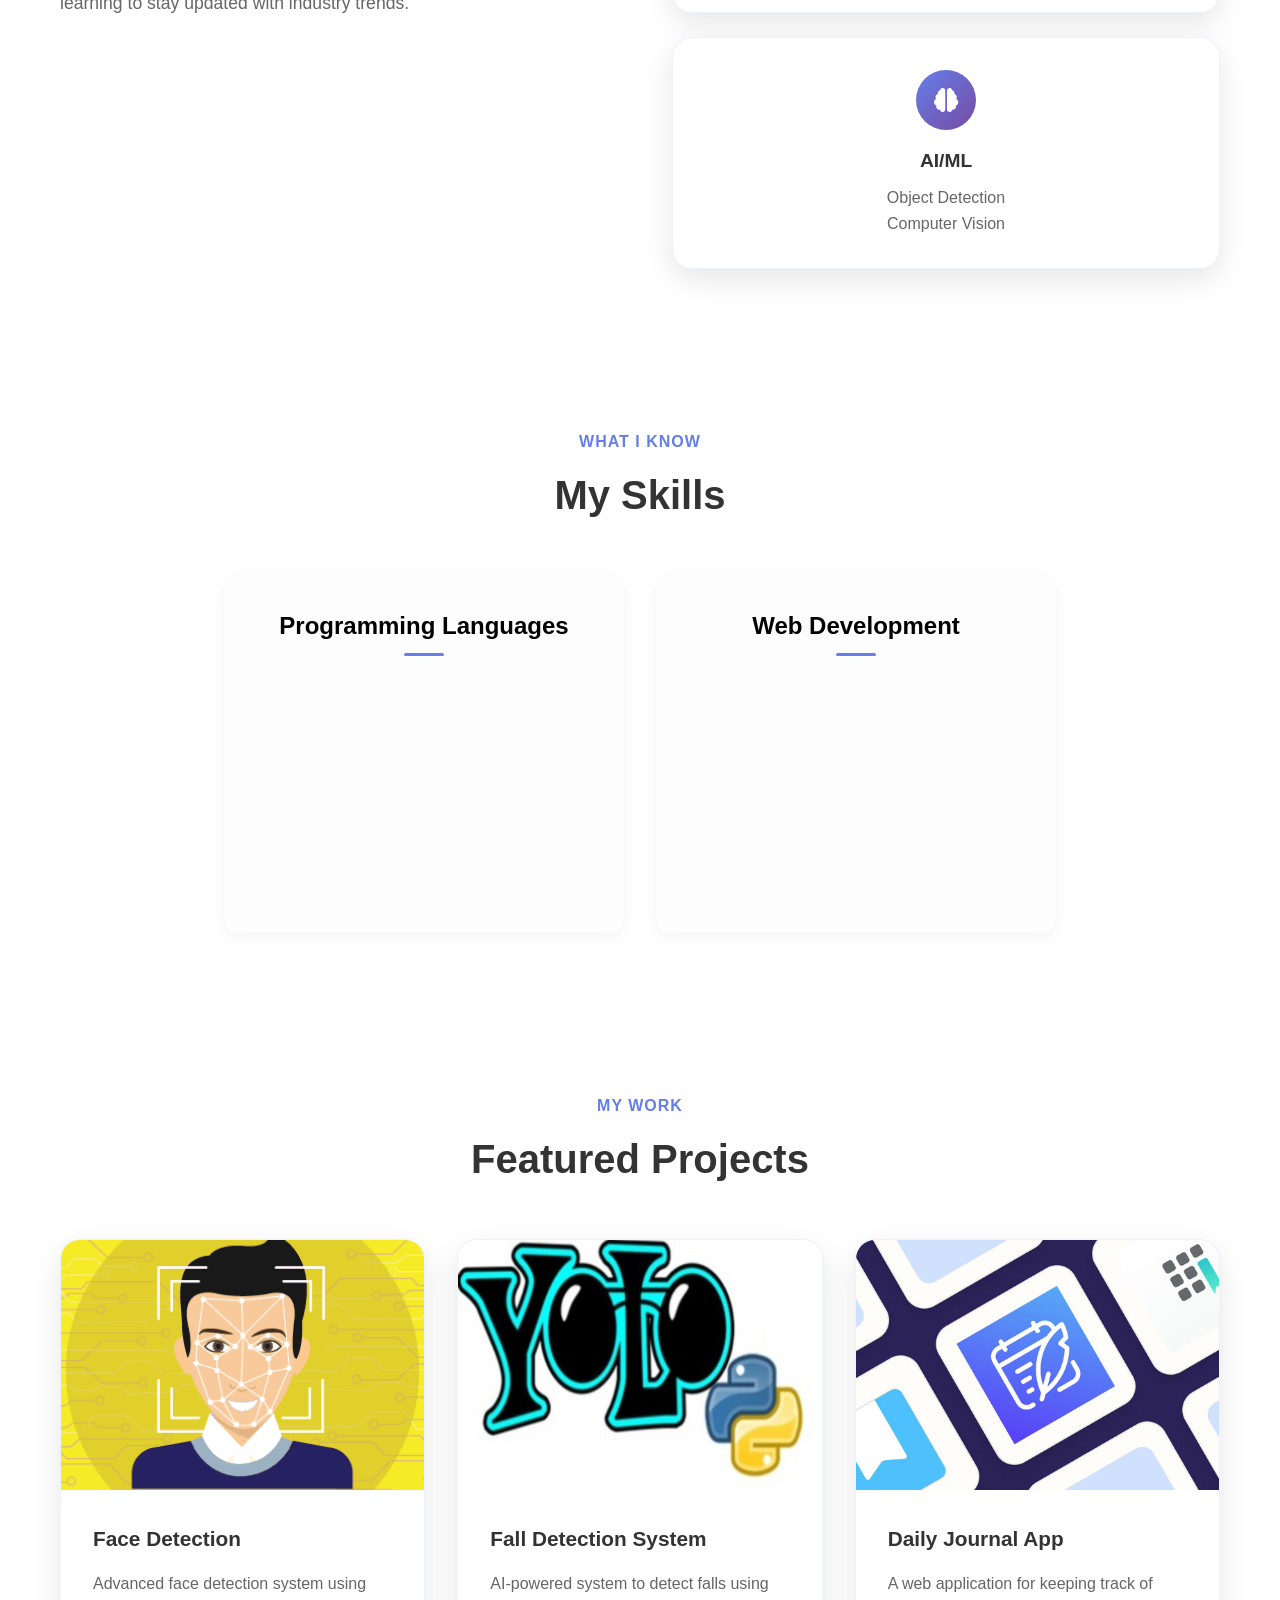
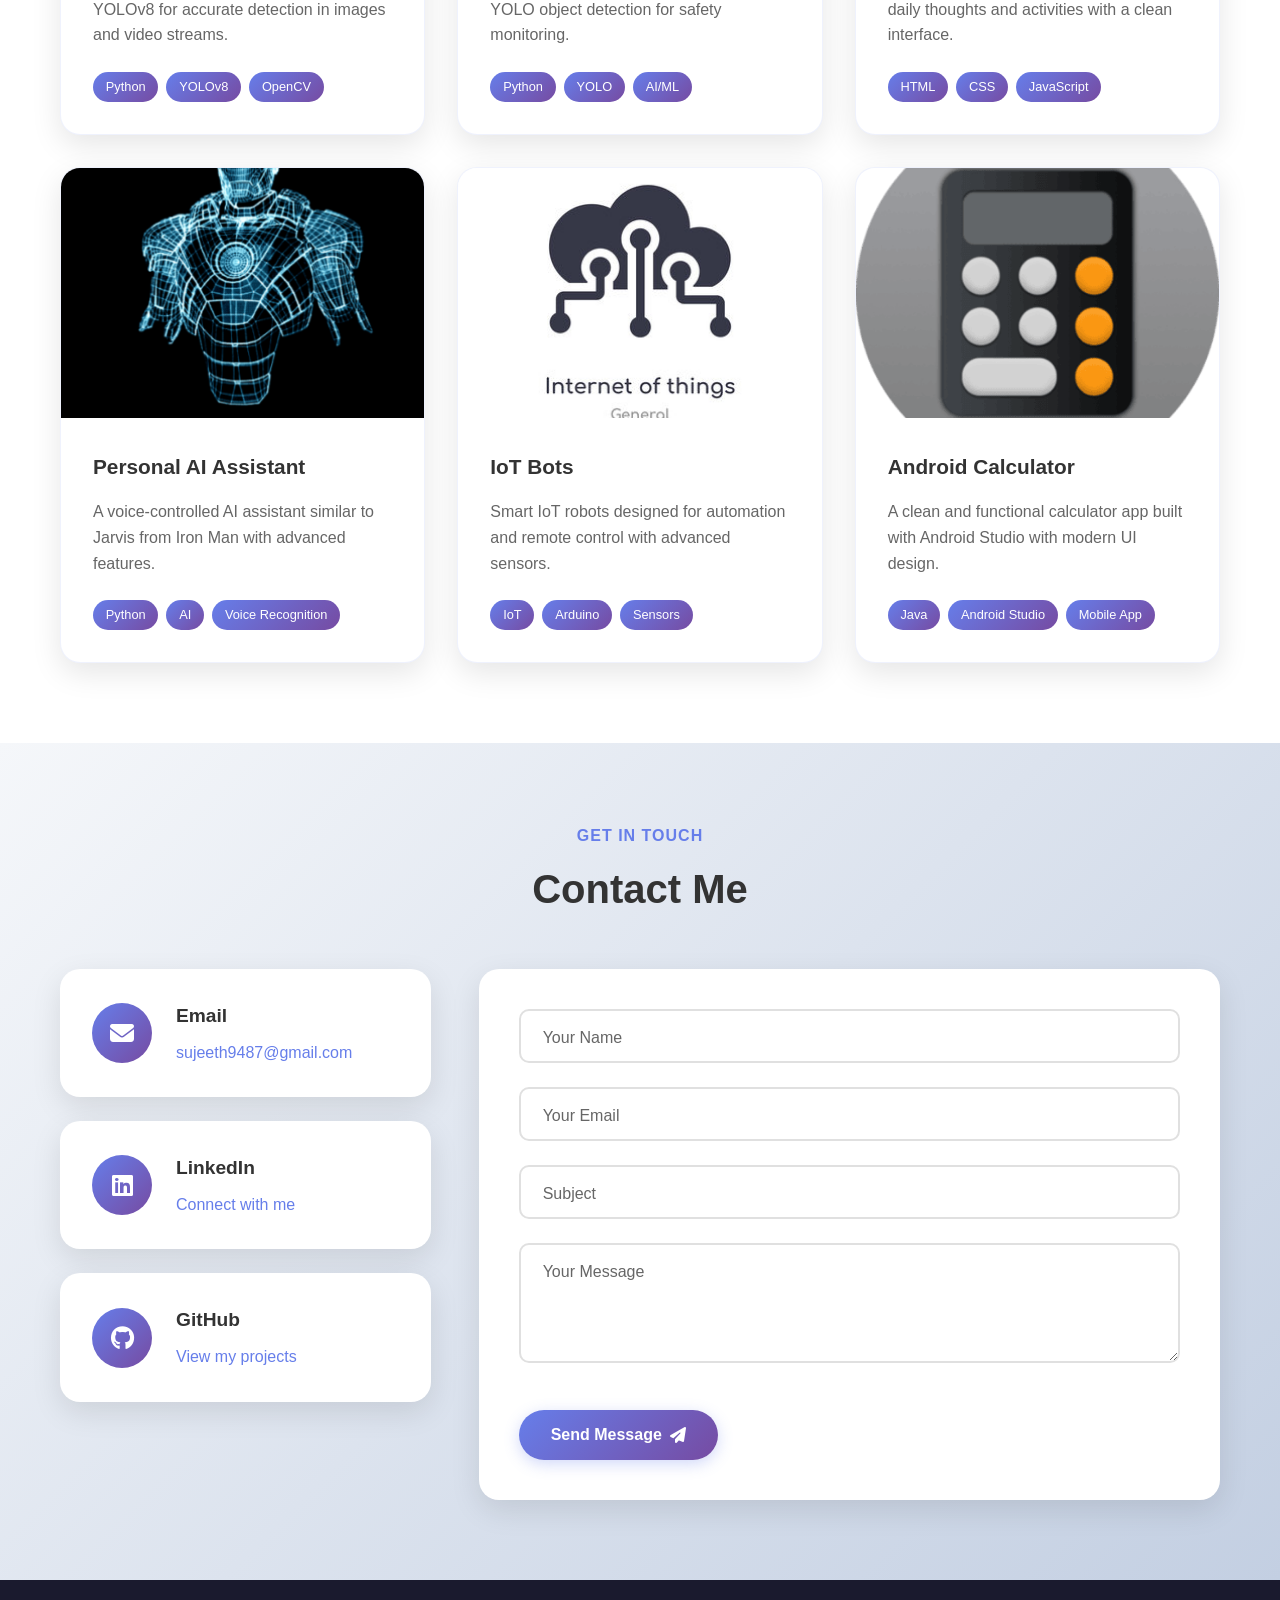
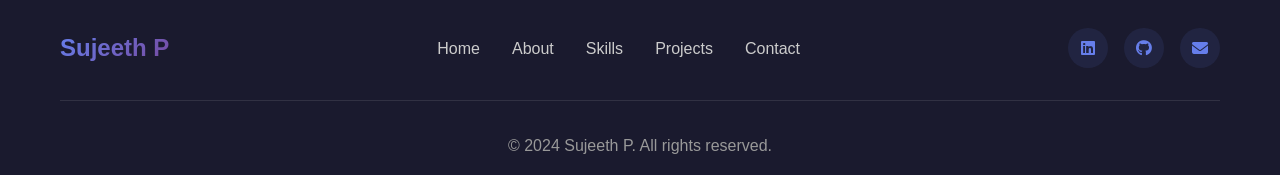
==== commit 57b053f9: "UI modulation" ====
--- a/index.html
+++ b/index.html
@@ -1,332 +1,560 @@
 <!DOCTYPE html>
 <html lang="en">
-  <head>
-    <meta charset="UTF-8" />
-    <meta http-equiv="X-UA-Compatible" content="IE=edge" />
-    <meta name="viewport" content="width=device-width, initial-scale=1.0" />
-    <title>Sujeeth Portfolio</title>
-    <link rel="stylesheet" href="style.css" />
-    <link rel="stylesheet" href="mediaqueries.css" />
-    <link rel="stylesheet" href="https://cdnjs.cloudflare.com/ajax/libs/font-awesome/6.5.1/css/all.min.css">
-  </head>
-  <body>
-    <nav id="desktop-nav">
-      <div class="logo"><b>Sujeeth</b></div>
-      <div>
-        <ul class="nav-links">
-          <li><a href="#about">About</a></li>
-          <li><a href="#skills">Skills</a></li>             
-          <li><a href="#Projects">Projects</a></li>
-          <li><a href="#contact">Contact</a></li>
-        </ul>
-      </div>
+<head>
+    <meta charset="UTF-8">
+    <meta name="viewport" content="width=device-width, initial-scale=1.0">
+    <title>Sujeeth P - Portfolio</title>
+    <link href="https://cdnjs.cloudflare.com/ajax/libs/font-awesome/6.5.1/css/all.min.css" rel="stylesheet">
+    <link href="https://cdnjs.cloudflare.com/ajax/libs/aos/2.3.4/aos.css" rel="stylesheet">
+    <link rel="stylesheet" href="style.css">
+</head>
+<body>
+    <!-- Enhanced Loading Screen -->
+    <div class="loading-screen" id="loadingScreen">
+        <div class="loader-container">
+            <!-- Animated Background -->
+            <div class="loader-bg">
+                <div class="floating-particles"></div>
+                <div class="geometric-shapes">
+                    <div class="shape triangle"></div>
+                    <div class="shape circle"></div>
+                    <div class="shape square"></div>
+                    <div class="shape hexagon"></div>
+                </div>
+            </div>
+            
+            <!-- Main Content -->
+            <div class="loader-content">
+                <!-- Profile Image with Animation -->
+                <div class="loader-avatar">
+                    <!-- <div class="avatar-ring"></div> -->
+                    <div class="avatar-container">
+                        <!-- <img src="https://camo.githubusercontent.com/4d9f5ecceb711eec6e2018f38a5677dc657c9738d4a65ba3b928c41c0a45b439/68747470733a2f2f6d69726f2e6d656469756d2e636f6d2f6d61782f313336302f302a37513379765349765f7430696f4a2d5a2e676966" alt="Sujeeth" class="avatar-img"> -->
+                        <!-- <div class="avatar-glow"></div> -->
+                    </div>
+                </div>
+                
+                <!-- Typing Animation -->
+                <div class="typing-container">
+                    <div class="typing-line" data-text="Hello World!, I'm Sujeeth">
+                        <span class="typed-text"></span>
+                        <!-- <span class="cursor">|</span> -->
+                    </div>
+                    <!-- <div class="typing-line" data-text="I'm Sujeeth P">
+                        <span class="typed-text"></span>
+                        <span class="cursor"></span>
+                    </div>
+                    <div class="typing-line" data-text="Full Stack Developer & AI Enthusiast">
+                        <span class="typed-text"></span>
+                        <span class="cursor">|</span>
+                    </div> -->
+                </div>
+                
+                <!-- Progress Section -->
+                <div class="loading-progress">
+                    <div class="progress-text">
+                        <span id="progressText">Initializing...</span>
+                        <span id="progressPercent">0%</span>
+                    </div>
+                    <div class="progress-bar">
+                        <div class="progress-fill" id="progressFill"></div>
+                        <div class="progress-glow"></div>
+                    </div>
+                    <div class="loading-dots">
+                        <span class="dot"></span>
+                        <span class="dot"></span>
+                        <span class="dot"></span>
+                    </div>
+                </div>
+                
+                <!-- Skills Preview -->
+                <div class="skills-preview">
+                    <div class="skill-item" data-delay="1000">
+                        <!-- <i class="fab fa-react"></i>
+                        <span>React</span> -->
+                    </div>
+                    <div class="skill-item" data-delay="1200">
+                        <!-- <i class="fab fa-node-js"></i>
+                        <span>Node.js</span> -->
+                    </div>
+                    <div class="skill-item" data-delay="1400">
+                        <!-- <i class="fab fa-python"></i>
+                        <span>Python</span> -->
+                    </div>
+                    <div class="skill-item" data-delay="1600">
+                        <!-- <i class="fas fa-brain"></i>
+                        <span>AI/ML</span> -->
+                    </div>
+                </div>
+            </div>
+            
+            <!-- Enter Button - Removed for auto-redirect -->
+            <!-- <div class="enter-button" id="enterButton">
+                <button class="enter-btn">
+                    <span>Enter Portfolio</span>
+                    <i class="fas fa-arrow-right"></i>
+                </button>
+            </div> -->
+        </div>
+    </div>
+
+    <!-- Navigation -->
+    <nav class="navbar" id="navbar">
+        <div class="nav-container">
+            <div class="nav-logo">
+                <span class="logo-text">Sujeeth</span>
+               
+            </div>
+            <div class="nav-menu" id="navMenu">
+                <a href="#home" class="nav-link active">Home</a>
+                <a href="#about" class="nav-link">About</a>
+                <a href="#skills" class="nav-link">Skills</a>
+                <a href="#projects" class="nav-link">Projects</a>
+                <a href="#contact" class="nav-link">Contact</a>
+            </div>
+            <div class="hamburger" id="hamburger">
+                <span></span>
+                <span></span>
+                <span></span>
+            </div>
+        </div>
     </nav>
-    <nav id="hamburger-nav">
-      <div class="logo">Sujeeth</div>
-      <div class="hamburger-menu">
-        <div class="hamburger-icon" onclick="toggleMenu()">
-          <span></span>
-          <span></span>
-          <span></span>
-        </div>
-        <div class="menu-links">
-          <ul>
-            <li><a href="#about" onclick="toggleMenu()">About</a></li>  
-            <li><a href="#skills" onclick="toggleMenu()">Skills</a></li>
-            <li><a href="#Projects" onclick="toggleMenu()">Projects</a></li>
-            <li><a href="#contact" onclick="toggleMenu()">Contact</a></li>
-          </ul>
-        </div>
-      </div>
-    </nav>
-
-    <section id="profile">
-      <div class="hero-container">
-        <div class="section__text">
-          <p class="section__text__p1">Hello, I'm</p>
-          <h1 class="title animate-text">Sujeeth</h1>
-          <p class="section__text__p2 animate-text">I am a student at Kongu Engineering College</p>
-          <p class="typing-text">Passionate about <span class="typed-text"></span><span class="cursor">&nbsp;</span></p>
-          <div class="btn-container">
-            <button class="resume-btn">
-              <a href="assets\SujeethResume.pdf" target="_blank">
-                Resume
-              </a>
-               
-            </button>
-            <button class="secondary-btn">
-              <a href="#contact">Connect with me</a>
-            </button>
-          </div>
-          <div id="socials-container">
-            <img src="./assets/linkedin.png"
-                 alt="My LinkedIn profile"
-                 class="icon"
-                 onclick="location.href='https://www.linkedin.com/in/sujeeth-p-59490b312/'" />
-            <img src="./assets/github.png"
-                 alt="My Github profile"
-                 class="icon"
-                 onclick="location.href='https://github.com/Sujeeth-P/'" />
-          </div>
-        </div>
-        <div class="section__pic-container">
-          <img src="./assets/my pic.png" alt="Sujeeth profile picture" class="profile-img" />
-          <div class="background-shape"></div>
-        </div>
-        
-      </div>
+
+    <!-- Hero Section -->
+    <section id="home" class="hero">
+        <div class="hero-container">
+            <div class="hero-content" data-aos="fade-up" data-aos-duration="1000">
+                <h1 class="hero-title">
+                    <span class="greeting">Hello, I'm</span>
+                    <span class="name">Sujeeth P</span>
+                </h1>
+                <div class="hero-subtitle">
+                    <span class="typed-text">I am a </span>
+                    <span class="typewriter" id="typewriter"></span>
+                </div>
+                <p class="hero-description">
+                    Computer technology Student at Kongu Engineering College, passionate about technology 
+                    to solve real-world problems through innovative web development and AI solutions.
+                </p>
+                <div class="hero-buttons">
+                    <a href="assets/SujeethResume.pdf" target="_blank" class="btn btn-primary">
+                        <i class="fas fa-download"></i>
+                        Download Resume
+                    </a>
+                    <a href="#contact" class="btn btn-secondary">
+                        <i class="fas fa-envelope"></i>
+                        Get In Touch
+                    </a>
+                </div>
+                <div class="hero-social">
+                    <a href="https://www.linkedin.com/in/sujeeth-p-59490b312/" target="_blank" class="social-link">
+                        <i class="fab fa-linkedin"></i>
+                    </a>
+                    <a href="https://github.com/Sujeeth-P/" target="_blank" class="social-link">
+                        <i class="fab fa-github"></i>
+                    </a>
+                    <a href="mailto:sujeeth9487@gmail.com" class="social-link">
+                        <i class="fas fa-envelope"></i>
+                    </a>
+                </div>
+            </div>
+            <div class="hero-image" data-aos="fade-left" data-aos-duration="1000" data-aos-delay="200">
+                <div class="image-container">
+                    <img src="https://camo.githubusercontent.com/4d9f5ecceb711eec6e2018f38a5677dc657c9738d4a65ba3b928c41c0a45b439/68747470733a2f2f6d69726f2e6d656469756d2e636f6d2f6d61782f313336302f302a37513379765349765f7430696f4a2d5a2e676966" alt="Sujeeth Profile" class="profile-img" style="object-fit: cover ; object-position: 70% 100%;" >
+                    <div class="floating-shapes">
+                        <div class="shape shape-1"></div>
+                        <div class="shape shape-2"></div>
+                        <div class="shape shape-3"></div>
+                    </div>
+                </div>
+            </div>
+        </div>
+        <div class="scroll-indicator">
+            <div class="scroll-mouse">
+                <div class="scroll-wheel"></div>
+            </div>
+            <span>Scroll Down</span>
+        </div>
     </section>
 
-    <section id="about">
-      <br>
-      <p class="section__text__p1">Get To Know More</p>
-      <h1 class="title">About Me</h1>
-      <div class="section-container">
-        <!-- Added image container on the left -->
-        <div class="about-pic-container">
-          <img src="./assets/aboutt.png" alt="About Me Image" class="about-pic" />
-        </div>
-        
-        <div class="about-details-container">
-          <div class="about-containers">
-            <div class="details-container">
-              <p>I'm Sujeeth, a Bachelor's student in Computer Science at Kongu Engineering College, passionate about leveraging technology to solve real-world problems. My academic journey has provided me with a strong foundation in programming languages (HTML, CSS, Python, Java, C), data structures, and algorithms, as well as hands-on experience in web development and UI/UX design. I thrive in collaborative environments and am committed to continuous learning to stay updated with industry trends. My passion for both technology and design drives me to deliver innovative and user-centric solutions.</p>
-            </div>
-          </div>
-        </div>
-      </div>
+    <!-- About Section -->
+    <section id="about" class="about">
+        <div class="container">
+            <div class="section-header" data-aos="fade-up">
+                <span class="section-subtitle">Get To Know More</span>
+                <h2 class="section-title">About Me</h2>
+            </div>
+            <div class="about-content">
+                <div class="about-text" data-aos="fade-right" data-aos-duration="800">
+                    <p>
+                        I'm Sujeeth, a Bachelor's student in Computer Science at Kongu Engineering College, 
+                        passionate about leveraging technology to solve real-world problems. My academic journey 
+                        has provided me with a strong foundation in programming languages including HTML, CSS, 
+                        Python, Java, and C.
+                    </p>
+                    <p>
+                        I have hands-on experience in web development and UI/UX design. I thrive in collaborative environments and am committed 
+                        to continuous learning to stay updated with industry trends.
+                    </p>
+                    <div class="about-stats">
+                        <div class="stat-item">
+                            <!-- <span class="stat-number" data-count="6">0</span>
+                            <span class="stat-label">Projects Completed</span> -->
+                        </div>
+                        <div class="stat-item">
+                            <!-- <span class="stat-number" data-count="5">0</span>
+                            <span class="stat-label">Programming Languages</span> -->
+                        </div>
+                        <div class="stat-item">
+                            <!-- <span class="stat-number" data-count="2">0</span>
+                            <span class="stat-label">Years of Learning</span> -->
+                        </div>
+                    </div>
+                </div>
+                <div class="about-cards" data-aos="fade-left" data-aos-duration="800">
+                    <div class="about-card">
+                        <div class="card-icon">
+                            <i class="fas fa-graduation-cap"></i>
+                        </div>
+                        <h3>Education</h3>
+                        <p>Bachelor's in Computer Science<br>Kongu Engineering College</p>
+                    </div>
+                    <div class="about-card">
+                        <div class="card-icon">
+                            <i class="fas fa-code"></i>
+                        </div>
+                        <h3>Development</h3>
+                        <p>Web Development<br>UI/UX Design</p>
+                    </div>
+                    <div class="about-card">
+                        <div class="card-icon">
+                            <i class="fas fa-brain"></i>
+                        </div>
+                        <h3>AI/ML</h3>
+                        <p>Object Detection<br>Computer Vision</p>
+                    </div>
+                </div>
+            </div>
+        </div>
     </section>
 
-    <section id="skills">
-      <p class="section__text__p1">Explore My</p>
-      <h1 class="title">Skills</h1>
-      <div class="skills-container">
-        <div class="skills-category">
-          <h2>Programming Languages</h2>
-          <div class="skill-item">
-            <div class="skill-info">
-              <h3>C</h3>
-              <p>85%</p>
-            </div>
-            <div class="progress-bar">
-              <div class="progress" style="width: 85%"></div>
-            </div>
-          </div>
-          <div class="skill-item">
-            <div class="skill-info">
-              <h3>Java</h3>
-              <p>75%</p>
-            </div>
-            <div class="progress-bar">
-              <div class="progress" style="width: 75%"></div>
-            </div>
-          </div>
-          <div class="skill-item">
-            <div class="skill-info">
-              <h3>Python</h3>
-              <p>80%</p>
-            </div>
-            <div class="progress-bar">
-              <div class="progress" style="width: 80%"></div>
-            </div>
-          </div>
-        </div>
-        
-        <div class="skills-category">
-          <h2>Web Development</h2>
-          <div class="skill-item">
-            <div class="skill-info">
-              <h3>HTML</h3>
-              <p>90%</p>
-            </div>
-            <div class="progress-bar">
-              <div class="progress" style="width: 90%"></div>
-            </div>
-          </div>
-          <div class="skill-item">
-            <div class="skill-info">
-              <h3>CSS</h3>
-              <p>85%</p>
-            </div>
-            <div class="progress-bar">
-              <div class="progress" style="width: 85%"></div>
-            </div>
-          </div>
-          <div class="skill-item">
-            <div class="skill-info">
-              <h3>UI/UX</h3>
-              <p>70%</p>
-            </div>
-            <div class="progress-bar">
-              <div class="progress" style="width: 70%"></div>
-            </div>
-          </div>
-        </div>
-      </div>
+    <!-- Skills Section -->
+    <section id="skills" class="skills">
+        <div class="container">
+            <div class="section-header" data-aos="fade-up">
+                <span class="section-subtitle">What I Know</span>
+                <h2 class="section-title">My Skills</h2>
+            </div>
+            <div class="skills-content">
+                <div class="skills-category" data-aos="fade-up" data-aos-delay="100">
+                    <h3>Programming Languages</h3>
+                    <div class="skill-item">
+                        <div class="skill-header">
+                            <span>C</span>
+                            <!-- <span>85%</span> -->
+                        </div>
+                        <div class="skill-bar">
+                            <div class="skill-progress" data-width="85"></div>
+                        </div>
+                    </div>
+                    <div class="skill-item">
+                        <div class="skill-header">
+                            <span>Java</span>
+                            <!-- <span>85%</span> -->
+                        </div>
+                        <div class="skill-bar">
+                            <div class="skill-progress" data-width="85"></div>
+                        </div>
+                    </div>
+                    <div class="skill-item">
+                        <div class="skill-header">
+                            <span>Python</span>
+                            <!-- <span>80%</span> -->
+                        </div>
+                        <div class="skill-bar">
+                            <div class="skill-progress" data-width="80"></div>
+                        </div>
+                    </div>
+                </div>
+                
+                <div class="skills-category" data-aos="fade-up" data-aos-delay="200">
+                    <h3>Web Development</h3>
+                    <div class="skill-item">
+                        <div class="skill-header">
+                            <span>HTML</span>
+                            <!-- <span>90%</span> -->
+                        </div>
+                        <div class="skill-bar">
+                            <div class="skill-progress" data-width="90"></div>
+                        </div>
+                    </div>
+                    <div class="skill-item">
+                        <div class="skill-header">
+                            <span>CSS</span>
+                            <!-- <span>85%</span> -->
+                        </div>
+                        <div class="skill-bar">
+                            <div class="skill-progress" data-width="85"></div>
+                        </div>
+                    </div>
+                    <div class="skill-item">
+                        <div class="skill-header">
+                            <span>UI/UX Design</span>
+                            <!-- <span>70%</span> -->
+                        </div>
+                        <div class="skill-bar">
+                            <div class="skill-progress" data-width="70"></div>
+                        </div>
+                    </div>
+                </div>
+            </div>
+        </div>
     </section>
 
-    <section id="Projects">
-      <p class="section__text__p1">My works</p>
-      <h1 class="title" style="margin-bottom: 1.5em;">Projects</h1>
-    
-      <div class="cards-container">
-        <!-- Card 1 -->
-        <div class="card">
-          <div class="image">
-            <img src="assets/Face.png" alt="Face Detection">
-          </div>
-          <div class="proj-title">Face Detection</div>
-          <div class="project-details">
-            <h3>Face Detection</h3>
-            <p>A project using YOLOv8 for accurate face detection in images and video streams.</p>
-            <div class="project-links">
-              <a href="https://github.com/Sujeeth-P/YOLOv8-face-detection" target="_blank">GitHub</a>
-              
-            </div>
-          </div>
-        </div>
-    
-        <!-- Card 2 -->
-        <div class="card">
-          <div class="image">
-            <img src="assets/daily_journal.jpg" alt="Daily Journal App">
-          </div>
-          <div class="proj-title">Daily Journal App</div>
-          <div class="project-details">
-            <h3>Daily Journal App</h3>
-            <p>A web application for keeping track of daily thoughts and activities.</p>
-            <div class="project-links">
-              <a href="https://github.com/Sujeeth-P/Daily-journal-application" target="_blank">GitHub</a>
-               
-            </div>
-          </div>
-        </div>
-    
-        <!-- Card 3 -->
-        <div class="card">
-          <div class="image">
-            <img src="assets/fall(1).jpg" alt="Fall Detection">
-          </div>
-          <div class="proj-title">Fall Detection</div>
-          <div class="project-details">
-            <h3>Fall Detection</h3>
-            <p>An AI-powered system to detect falls using YOLO object detection.</p>
-            <div class="project-links">
-              <a href="https://github.com/Sujeeth-P/Fall_detection_yolo" target="_blank">GitHub</a>
-               
-            </div>
-          </div>
-        </div>
-    
-        <!-- Card 4 -->
-        <div class="card">
-          <div class="image">
-            <img src="assets/360_F_265120140_JDrtS8mCEkykjnmn9h56ziLi5TWz5jFE.jpg" alt="IoT Bots">
-          </div>
-          <div class="proj-title">IoT Bots</div>
-          <div class="project-details">
-            <h3>IoT Bots</h3>
-            <p>Smart IoT robots designed for automation and remote control.</p>
-            <div class="project-links">
-              <a href="https://github.com/Sujeeth-P/IOT-bots" target="_blank">GitHub</a>
-               
-            </div>
-          </div>
-        </div>
-    
-        <!-- Card 5 -->
-        <div class="card">
-          <div class="image">
-            <img src="assets/calc.png" alt="Simple Calculator">
-          </div>
-          <div class="proj-title">Simple Calculator</div>
-          <div class="project-details">
-            <h3>Simple Calculator</h3>
-            <p>An Android calculator app built with Android Studio.</p>
-            <div class="project-links">
-              <a href="https://github.com/Sujeeth-P/Simple_calc_android-studio" target="_blank">GitHub</a>
-               
-            </div>
-          </div>
-        </div>
-    
-        <!-- Card 6 -->
-        <div class="card">
-          <div class="image">
-            <img src="assets/jarvis.png" alt="Personal AI Assistant">
-          </div>
-          <div class="proj-title">Personal AI Assistant</div>
-          <div class="project-details">
-            <h3>Personal AI Assistant</h3>
-            <p>A voice-controlled AI assistant similar to Jarvis from Iron Man.</p>
-            <div class="project-links">
-              <a href="https://github.com/Sujeeth-P/My-personal-jarvis" target="_blank">GitHub</a>
-              
-            </div>
-          </div>
-        </div>
-      </div>
+    <!-- Projects Section -->
+    <section id="projects" class="projects">
+        <div class="container">
+            <div class="section-header" data-aos="fade-up">
+                <span class="section-subtitle">My Work</span>
+                <h2 class="section-title">Featured Projects</h2>
+            </div>
+            <div class="projects-grid">
+                <div class="project-card" data-aos="fade-up" data-aos-delay="100">
+                    <div class="project-image">
+                        <img src="assets/Face.png" alt="Face Detection Project">
+                        <div class="project-overlay">
+                            <a href="https://github.com/Sujeeth-P/YOLOv8-face-detection" target="_blank" class="project-link">
+                                <i class="fab fa-github"></i>
+                            </a>
+                        </div>
+                    </div>
+                    <div class="project-content">
+                        <h3>Face Detection</h3>
+                        <p>Advanced face detection system using YOLOv8 for accurate detection in images and video streams.</p>
+                        <div class="project-tech">
+                            <span>Python</span>
+                            <span>YOLOv8</span>
+                            <span>OpenCV</span>
+                        </div>
+                    </div>
+                </div>
+
+                <div class="project-card" data-aos="fade-up" data-aos-delay="200">
+                    <div class="project-image">
+                        <img src="assets/fall(1).jpg" alt="Fall Detection Project">
+                        <div class="project-overlay">
+                            <a href="https://github.com/Sujeeth-P/Fall_detection_yolo" target="_blank" class="project-link">
+                                <i class="fab fa-github"></i>
+                            </a>
+                        </div>
+                    </div>
+                    <div class="project-content">
+                        <h3>Fall Detection System</h3>
+                        <p>AI-powered system to detect falls using YOLO object detection for safety monitoring.</p>
+                        <div class="project-tech">
+                            <span>Python</span>
+                            <span>YOLO</span>
+                            <span>AI/ML</span>
+                        </div>
+                    </div>
+                </div>
+
+                <div class="project-card" data-aos="fade-up" data-aos-delay="300">
+                    <div class="project-image">
+                        <img src="assets/daily_journal.jpg" alt="Daily Journal App">
+                        <div class="project-overlay">
+                            <a href="https://github.com/Sujeeth-P/Daily-journal-application" target="_blank" class="project-link">
+                                <i class="fab fa-github"></i>
+                            </a>
+                        </div>
+                    </div>
+                    <div class="project-content">
+                        <h3>Daily Journal App</h3>
+                        <p>A web application for keeping track of daily thoughts and activities with a clean interface.</p>
+                        <div class="project-tech">
+                            <span>HTML</span>
+                            <span>CSS</span>
+                            <span>JavaScript</span>
+                        </div>
+                    </div>
+                </div>
+
+                <div class="project-card" data-aos="fade-up" data-aos-delay="400">
+                    <div class="project-image">
+                        <img src="assets/jarvis.png" alt="Personal AI Assistant">
+                        <div class="project-overlay">
+                            <a href="https://github.com/Sujeeth-P/My-personal-jarvis" target="_blank" class="project-link">
+                                <i class="fab fa-github"></i>
+                            </a>
+                        </div>
+                    </div>
+                    <div class="project-content">
+                        <h3>Personal AI Assistant</h3>
+                        <p>A voice-controlled AI assistant similar to Jarvis from Iron Man with advanced features.</p>
+                        <div class="project-tech">
+                            <span>Python</span>
+                            <span>AI</span>
+                            <span>Voice Recognition</span>
+                        </div>
+                    </div>
+                </div>
+
+                <div class="project-card" data-aos="fade-up" data-aos-delay="500">
+                    <div class="project-image">
+                        <img src="assets/360_F_265120140_JDrtS8mCEkykjnmn9h56ziLi5TWz5jFE.jpg" alt="IoT Bots">
+                        <div class="project-overlay">
+                            <a href="https://github.com/Sujeeth-P/IOT-bots" target="_blank" class="project-link">
+                                <i class="fab fa-github"></i>
+                            </a>
+                        </div>
+                    </div>
+                    <div class="project-content">
+                        <h3>IoT Bots</h3>
+                        <p>Smart IoT robots designed for automation and remote control with advanced sensors.</p>
+                        <div class="project-tech">
+                            <span>IoT</span>
+                            <span>Arduino</span>
+                            <span>Sensors</span>
+                        </div>
+                    </div>
+                </div>
+
+                <div class="project-card" data-aos="fade-up" data-aos-delay="600">
+                    <div class="project-image">
+                        <img src="assets/calc.png" alt="Android Calculator">
+                        <div class="project-overlay">
+                            <a href="https://github.com/Sujeeth-P/Simple_calc_android-studio" target="_blank" class="project-link">
+                                <i class="fab fa-github"></i>
+                            </a>
+                        </div>
+                    </div>
+                    <div class="project-content">
+                        <h3>Android Calculator</h3>
+                        <p>A clean and functional calculator app built with Android Studio with modern UI design.</p>
+                        <div class="project-tech">
+                            <span>Java</span>
+                            <span>Android Studio</span>
+                            <span>Mobile App</span>
+                        </div>
+                    </div>
+                </div>
+            </div>
+        </div>
     </section>
-    
-    <section id="contact">
-      <p class="section__text__p1">Get in Touch</p>
-      <h1 class="title">Contact Me</h1>
-      
-      <div class="contact-container">
-        <div class="contact-info">
-          <div class="contact-card">
-            <i class="fas fa-envelope"></i>
-            <h3>Email</h3>
-            <p><a href="mailto:sujeeth9487@gmail.com">sujeeth9487@gmail.com</a></p>
-          </div>
-          
-          <div class="contact-card">
-            <i class="fab fa-linkedin"></i>
-            <h3>LinkedIn</h3>
-            <p><a href="https://www.linkedin.com/in/sujeeth-p-59490b312/" target="_blank">Connect with me</a></p>
-          </div>
-          
-          <div class="contact-card">
-            <i class="fab fa-github"></i>
-            <h3>GitHub</h3>
-            <p><a href="https://github.com/Sujeeth-P/" target="_blank">See my repositories</a></p>
-          </div>
-        </div>
-        
-        <div class="contact-form">
-          <form  action="https://api.web3forms.com/submit" method="POST">
-            <input type="hidden" name="access_key" value="3725cb30-ed5a-4406-b3d8-236d8570b25c">
-            <div class="form-group">
-              <input type="text" id="name" name="name" placeholder="Your Name" required>
-            </div>
-            <div class="form-group">
-              <input type="email" id="email" name="email" placeholder="Your Email" required>
-            </div>
-            <div class="form-group">
-              <input type="text" id="subject" name="subject" placeholder="Subject" required>
-            </div>
-            <div class="form-group">
-              <textarea id="message" name="message" placeholder="Your Message" required></textarea>
-            </div>
-            <button type="submit" class="submit-btn">Send Message</button>
-          </form>
-        </div>
-      </div>
+
+    <!-- Contact Section -->
+    <section id="contact" class="contact">
+        <div class="container">
+            <div class="section-header" data-aos="fade-up">
+                <span class="section-subtitle">Get In Touch</span>
+                <h2 class="section-title">Contact Me</h2>
+            </div>
+            <div class="contact-content">
+                <div class="contact-info" data-aos="fade-right" data-aos-duration="800">
+                    <div class="contact-card">
+                        <div class="contact-icon">
+                            <i class="fas fa-envelope"></i>
+                        </div>
+                        <div class="contact-details">
+                            <h3>Email</h3>
+                            <a href="mailto:sujeeth9487@gmail.com">sujeeth9487@gmail.com</a>
+                        </div>
+                    </div>
+                    
+                    <div class="contact-card">
+                        <div class="contact-icon">
+                            <i class="fab fa-linkedin"></i>
+                        </div>
+                        <div class="contact-details">
+                            <h3>LinkedIn</h3>
+                            <a href="https://www.linkedin.com/in/sujeeth-p-59490b312/" target="_blank">Connect with me</a>
+                        </div>
+                    </div>
+                    
+                    <div class="contact-card">
+                        <div class="contact-icon">
+                            <i class="fab fa-github"></i>
+                        </div>
+                        <div class="contact-details">
+                            <h3>GitHub</h3>
+                            <a href="https://github.com/Sujeeth-P/" target="_blank">View my projects</a>
+                        </div>
+                    </div>
+                </div>
+                
+                <div class="contact-form-container" data-aos="fade-left" data-aos-duration="800">
+                    <form class="contact-form" action="https://api.web3forms.com/submit" method="POST">
+                        <input type="hidden" name="access_key" value="3725cb30-ed5a-4406-b3d8-236d8570b25c">
+                        
+                        <div class="form-group">
+                            <input type="text" name="name" required>
+                            <label>Your Name</label>
+                        </div>
+                        
+                        <div class="form-group">
+                            <input type="email" name="email" required>
+                            <label>Your Email</label>
+                        </div>
+                        
+                        <div class="form-group">
+                            <input type="text" name="subject" required>
+                            <label>Subject</label>
+                        </div>
+                        
+                        <div class="form-group">
+                            <textarea name="message" required></textarea>
+                            <label>Your Message</label>
+                        </div>
+                        
+                        <button type="submit" class="btn btn-primary">
+                            <span>Send Message</span>
+                            <i class="fas fa-paper-plane"></i>
+                        </button>
+                    </form>
+                </div>
+            </div>
+        </div>
     </section>
 
-    <footer>
-      <p>&copy; 2023 Sujeeth. All Rights Reserved.</p>
-      <div class="footer-social">
-        <a href="https://www.linkedin.com/in/sujeeth-p-59490b312/" target="_blank"><i class="fab fa-linkedin"></i></a>
-        <a href="https://github.com/Sujeeth-P/" target="_blank"><i class="fab fa-github"></i></a>
-        <a href="mailto:sujeeth9487@gmail.com"><i class="fas fa-envelope"></i></a>
-      </div>
+    <!-- Footer -->
+    <footer class="footer">
+        <div class="container">
+            <div class="footer-content">
+                <div class="footer-logo">
+                    <span>Sujeeth P</span>
+                </div>
+                <div class="footer-links">
+                    <a href="#home">Home</a>
+                    <a href="#about">About</a>
+                    <a href="#skills">Skills</a>
+                    <a href="#projects">Projects</a>
+                    <a href="#contact">Contact</a>
+                </div>
+                <div class="footer-social">
+                    <a href="https://www.linkedin.com/in/sujeeth-p-59490b312/" target="_blank">
+                        <i class="fab fa-linkedin"></i>
+                    </a>
+                    <a href="https://github.com/Sujeeth-P/" target="_blank">
+                        <i class="fab fa-github"></i>
+                    </a>
+                    <a href="mailto:sujeeth9487@gmail.com">
+                        <i class="fas fa-envelope"></i>
+                    </a>
+                </div>
+            </div>
+            <div class="footer-bottom">
+                <p>&copy; 2024 Sujeeth P. All rights reserved.</p>
+            </div>
+        </div>
     </footer>
 
-    <button id="scrollToTop" class="scroll-top-btn">
-      <i class="fas fa-arrow-up"></i>
+    <!-- Scroll to Top Button -->
+    <button class="scroll-to-top" id="scrollToTop">
+        <i class="fas fa-arrow-up"></i>
     </button>
 
+    <!-- Scripts -->
+    <script src="https://cdnjs.cloudflare.com/ajax/libs/aos/2.3.4/aos.js"></script>
     <script src="script.js"></script>
-  </body>
+</body>
 </html>
--- a/style.css
+++ b/style.css
@@ -1,1876 +1,1682 @@
-/* GENERAL */
-
-@import url("https://fonts.googleapis.com/css2?family=Poppins:wght@300;400;500;600&display=swap");
-
+/* Reset and Base Styles */
 * {
-  margin: 0;
-  padding: 0;
-  box-sizing: border-box;
+    margin: 0;
+    padding: 0;
+    box-sizing: border-box;
 }
 
 body {
-  font-family: "Poppins", sans-serif;
-  background-color: linear-gradient(267deg, #e9a8ed 0%, #fef8d6 100%);  
-  -webkit-animation: AnimationName 49s ease infinite;
-  -o-animation: AnimationName 49s ease infinite;
-  animation: AnimationName 49s ease infinite;
-  position: relative;
-  overflow-x: hidden;
-  line-height: 1.6;
-}
-@-webkit-keyframes AnimationName {
-  0%{background-position:0% 79%}
-  50%{background-position:100% 22%}
-  100%{background-position:0% 79%}
-}
-@-o-keyframes AnimationName {
-  0%{background-position:0% 79%}
-  50%{background-position:100% 22%}
-  100%{background-position:0% 79%}
-}
-@keyframes AnimationName {
-  0%{background-position:0% 79%}
-  50%{background-position:100% 22%}
-  100%{background-position:0% 79%}
-}
-   
-body::-webkit-scrollbar{
-  display: none;
-}
-
-html {
-  scroll-behavior: smooth;
-}
-
-p {
-  color: rgb(78, 78, 78);
-}
-
-/* TRANSITION */
-
-a,
-.btn {
-  transition: all 300ms ease;
-}
-
-/* DESKTOP NAV */
-
-nav,
-.nav-links {
-  display: flex;
-}
-
-nav {
-  justify-content: space-around;
-  align-items: center;
-  height: 17vh;
-}
-
-.nav-links {
-  gap: 2rem;
-  list-style: none;
-  font-size: 1.5rem;
-}
-
-a {
-  color: black;
-  text-decoration: none;
-  text-decoration-color: white;
-}
-
-a:hover {
-  color: rgb(0, 0, 0);
- 
-}
-
-.logo {
-  font-size: 2rem;
-}
-
-.logo:hover {
-  cursor: default;
-}
-
-/* HAMBURGER MENU */
-
-#hamburger-nav {
-  display: none;
-}
-
-.hamburger-menu {
-  position: relative;
-  display: inline-block;
-}
-
-.hamburger-icon {
-  display: flex;
-  flex-direction: column;
-  justify-content: space-between;
-  height: 24px;
-  width: 30px;
-  cursor: pointer;
-}
-
-.hamburger-icon span {
-  width: 100%;
-  height: 2px;
-  background-color: black;
-  transition: all 0.3 ease-in-out;
-}
-
-.menu-links {
-  position: absolute;
-  top: 100%;
-  right: 0;
-  background-color: white;
-  width: fit-content;
-  min-width: 200px;
-  max-height: 0;
-  overflow: hidden;
-  transition: all 0.3s ease-in-out;
-  border-radius: 10px;
-  box-shadow: 0 5px 15px rgba(0, 0, 0, 0.1);
-  z-index: 1000;
-}
-
-.menu-links a {
-  display: block;
-  padding: 15px 20px;
-  text-align: center;
-  font-size: 1.2rem;
-  color: black;
-  text-decoration: none;
-  transition: all 0.3s ease-in-out;
-  border-bottom: 1px solid #f0f0f0;
-}
-
-.menu-links a:hover {
-  background-color: #f8f9fa;
-  color: #4070f4;
-}
-
-.menu-links li {
-  list-style: none;
-}
-
-.menu-links li:last-child a {
-  border-bottom: none;
-}
-
-.menu-links.open {
-  max-height: 400px;
-  padding: 10px 0;
-}
-
-.hamburger-icon.open span:first-child {
-  transform: rotate(45deg) translate(10px, 5px);
-}
-
-.hamburger-icon.open span:nth-child(2) {
-  opacity: 0;
-}
-
-.hamburger-icon.open span:last-child {
-  transform: rotate(-45deg) translate(10px, -5px);
-}
-
-.hamburger-icon span:first-child {
-  transform: none;
-}
-
-.hamburger-icon span:first-child {
-  opacity: 1;
-}
-
-.hamburger-icon span:first-child {
-  transform: none;
-}
-
-/* SECTIONS */
-
-section {
-  padding-top: 4vh;
-  height: 96vh;
-  margin: 0 10rem;
-  box-sizing: border-box;
-  min-height: fit-content;
-}
-
-.section-container {
-  display: flex;
-}
-
-/* PROFILE SECTION */
-
-#profile {
-  display: flex;
-  justify-content: center;
-  gap: 5rem;
-  height: 80vh;
-}
-
-.section__pic-container {
-  position: relative;
-  height: 400px;
-  width: 400px;
-  margin: auto 0;
-  display: flex;
-  justify-content: center;
-  align-items: center;
-}
-
-.section__text {
-  align-self: center;
-  text-align: center;
-  animation: fadeIn 1s ease-in-out;
-}
- 
-@keyframes fadeIn {
-  from { opacity: 0; transform: translateY(20px); }
-  to { opacity: 1; transform: translateY(0); }
-} 
-
-.section__text p {
-  font-weight: 600;
-}
-
-.section__text__p1 {
-  text-align: center;
-  font-size: 1.2rem;
-  color: #4070f4;
-  font-weight: 500;
-  margin-bottom: 0.5rem;
-}
-
-.section__text__p2 {
-  font-size: 1.75rem;
-  margin-bottom: 1.5rem;
-  color: #333;
-}
-  
-.title {
-  font-size: 3.5rem;
-  font-weight: 700;
-  margin-bottom: 1rem;
-  background: linear-gradient(45deg, #4070f4, #35a887);
-  -webkit-background-clip: text;
-  background-clip: text;
-  -webkit-text-fill-color: transparent;
-  text-align: center;
-}
-
-#socials-container {
-  display: flex;
-  justify-content: center;
-  margin-top: 1.5rem;
-  gap: 1.5rem;
-}
-
-/* ICONS */
-
-.icon {
-  cursor: pointer;
-  height: 2rem;
-  transition: transform 0.3s ease;
-}
-
-.icon:hover {
-  transform: translateY(-5px);
-}
-
-/* BUTTONS */
-/* From Uiverse.io by MuhammadHasann */ 
-/* BUTTONS */
-button {
-  position: relative;
-  padding: 12px 35px;
-  background: white;
-  font-size: 18px;
-  font-weight: 500;
-  color: #181818;
-  border: 2px solid #4070f4;
-  border-radius: 35px;
-  box-shadow: 0 5px 15px rgba(64, 112, 244, 0.2);
-  transition: all 0.3s ease-in-out;
-  cursor: pointer;
-  overflow: hidden;
-  z-index: 1;
-}
-
-button:before {
-  content: '';
-  position: absolute;
-  top: 0;
-  left: 0;
-  width: 0%;
-  height: 100%;
-  background: rgba(64, 112, 244, 0.2);
-  transition: all 0.3s ease;
-  z-index: -1;
-  border-radius: 35px;
-}
-
-button:hover:before {
-  width: 100%;
-}
-
-button:hover {
-  transform: translateY(-5px);
-  box-shadow: 0 8px 20px rgba(64, 112, 244, 0.3);
-}
-
-/* Resume Button Style */
-.resume-btn {
-  position: relative;
-  padding: 14px 32px;
-  background: linear-gradient(45deg, #4070f4, #35a887);
-  color: white;
-  font-size: 16px;
-  font-weight: 600;
-  border: none;
-  border-radius: 30px;
-  box-shadow: 0 8px 20px rgba(64, 112, 244, 0.3);
-  transition: all 0.3s ease;
-  cursor: pointer;
-  overflow: hidden;
-  z-index: 1;
-  letter-spacing: 0.5px;
-  display: inline-flex;
-  align-items: center;
-  justify-content: center;
-  gap: 8px;
-}
-
-.resume-btn:before {
-  content: '';
-  position: absolute;
-  top: 0;
-  left: 0;
-  width: 0%;
-  height: 100%;
-  background: rgba(255, 255, 255, 0.2);
-  transition: all 0.4s ease;
-  z-index: -1;
-  border-radius: 30px;
-}
-
-.resume-btn:hover {
-  transform: translateY(-5px);
-  box-shadow: 0 12px 25px rgba(64, 112, 244, 0.4);
-}
-
-.resume-btn:hover:before {
-  width: 100%;
-}
-
-.resume-btn:active {
-  transform: translateY(-2px);
-  box-shadow: 0 5px 15px rgba(64, 112, 244, 0.4);
-}
-
-.resume-btn i {
-  font-size: 18px;
-  transition: transform 0.3s ease;
-}
-
-.resume-btn:hover i {
-  transform: translateX(4px);
-}
-
-.resume-btn span {
-  position: relative;
-  z-index: 2;
-}
-
-.btn-container {
-  display: flex;
-  justify-content: center;
-  gap: 1.5rem;
-  margin-top: 2rem;
-}
-
-.btn {
-  font-weight: 600;
-  transition: all 300ms ease;
-  padding: 1rem;
-  width: 8rem;
-  border-radius: 2rem;
-}
-
-.btn-color-1,
-.btn-color-2 {
-  border: rgb(53, 53, 53) 0.1rem solid;
-}
-
-.btn-color-1:hover,
-.btn-color-2:hover {
-  cursor: pointer;
-}
-
-.btn-color-1,
-.btn-color-2:hover {
-  background: rgb(53, 53, 53);
-  color: white;
-}
-
-.btn-color-1:hover {
-  background: rgb(0, 0, 0);
-}
-
-.btn-color-2 {
-  background: none;
-}
-
-.btn-color-2:hover {
-  border: rgb(255, 255, 255) 0.1rem solid;
-}
-
-/* ABOUT SECTION */
-
-#about {
-  position: relative;
-  margin-top: 3rem;
-}
-
-.about-containers {
-  gap: 2rem;
-  margin-bottom: 2rem;
-  margin-top: 2rem;
-}
-
-.about-details-container {
-  justify-content: center;
-  flex-direction: column;
-}
-
-.about-containers,
-.about-details-container {
-  display: flex;
-}
-
-.arrow {
-  position: absolute;
-  right: -5rem;
-  bottom: 2.5rem;
-}
-
-.details-container {
-  padding: 2.5rem;
-  flex: 5;
-  background: white;
-  border-radius: 2rem;
-  border: rgb(59, 58, 58) 0.1rem solid;
-  border-color: rgb(60, 58, 58);
-  text-align: justify;
-  letter-spacing: 0px;
-  box-shadow: 0 10px 30px rgba(0,0,0,0.08);
-  transition: transform 0.3s ease;
-}
-
-.details-container:hover {
-  transform: translateY(-5px);
-}
-
-.section-container {
-  gap: 4rem;
-  height: 50%;
-}
-
-/* EXPERIENCE SECTION */
-
-#experience {
-  position: relative;
-  margin-top: 3rem;
-}
-
-.experience-sub-title {
-  color: rgb(85, 85, 85);
-  font-weight: 600;
-  font-size: 1.70rem;
-  margin-bottom: 1rem;
-}
-
-.experience-details-container {
-  display: flex;
-  justify-content: center;
-  flex-direction: column;
-}
-
-.article-container {
-  display: flex;
-  text-align: initial;
-  flex-wrap: wrap;
-  flex-direction: row;
-  gap: 2.5rem;
-  justify-content: space-around;
-  margin-top: 2rem;
-}
-
-article {
-  display: flex;
-  width: 13rem;
-  justify-content: space-around;
-  gap: 0.5rem;
-  background: white;
-  padding: 1.5rem;
-  border-radius: 15px;
-  box-shadow: 0 5px 15px rgba(0,0,0,0.08);
-  transition: transform 0.3s ease;
-}
-
-article:hover {
-  transform: translateY(-5px);
-  box-shadow: 0 10px 25px rgba(0,0,0,0.15);
-}
-
-article .icon {
-  cursor: default;
-  color: #4070f4;
-}
-
-/* PROJECTS SECTION */
-
-#projects {
-  position: relative;
-  margin-top: 3rem;
-  padding-bottom: 5rem;
-}
-
-.color-container {
-  border-color: rgb(163, 163, 163);
-  background: rgb(250, 250, 250);
-}
-
-.project-img {
-  border-radius: 2rem;
-  width: 100%;
-  height: 100%;
-  object-fit: cover;
-}
-
-.project-title {
-  margin: 1rem;
-  color: black;
-  font-size: 1.5rem;
-  font-weight: 600;
-}
-
-.project-btn {
-  color: black;
-  border-color: rgb(163, 163, 163);
-}
-
-/* Sticky Navigation */
-#desktop-nav, #hamburger-nav {
-  transition: all 0.3s ease;
-}
-
-#desktop-nav.sticky, #hamburger-nav.sticky {
-  background-color: rgba(255, 255, 255, 0.95);
-  box-shadow: 0 2px 10px rgba(0, 0, 0, 0.1);
-  padding: 10px 5%;
-}
-
-#desktop-nav.sticky .logo, #hamburger-nav.sticky .logo {
-  color: #333;
-}
-
-#desktop-nav.sticky .nav-links li a {
-  color: #333;
-}
-
-#desktop-nav.sticky .nav-links li a:hover {
-  color: #4070f4;
-}
-
-/* Hero Section */
-.hero-container {
-  display: flex;
-  justify-content: space-between;
-  align-items: center;
-  width: 100%;
-  max-width: 1200px;
-  margin: 0 auto;
-  padding: 2rem;
-  height: 80vh;
-  gap: 2rem;
-}
-/* 
-.profile-img {
-  width: 100%;
-  height: 100%;
-  object-fit: cover;
-  border-radius: 30% 70% 70% 30% / 30% 30% 70% 70%;
-  border: 5px solid #fff;
-  right: -20px;
-  box-shadow: 0 15px 30px rgba(0, 0, 0, 0.15);
-  transition: all 0.5s ease;
-  position: relative;
-  z-index: 2;
-}
-
-.profile-img:hover {
-  transform: scale(1.03);
-  border-radius: 50%;
-}
-
-.background-shape {
-  position: absolute;
-  width: 100%;
-  height: 100%;
-  background: linear-gradient(45deg, #4070f4, #35a887);
-  border-radius: 30% 70% 70% 30% / 30% 30% 70% 70%;
-  top: -15px;
-  left: 20px;
-  z-index: 1;
-  animation: morph 8s ease-in-out infinite;
-}
-
-@keyframes morph {
-  0% { border-radius: 30% 70% 70% 30% / 30% 30% 70% 70%; }
-  25% { border-radius: 50% 50% 50% 50% / 50% 50% 50% 50%; }
-  50% { border-radius: 70% 30% 30% 70% / 70% 70% 30% 30%; }
-  75% { border-radius: 50% 50% 50% 50% / 50% 50% 50% 50%; }
-  100% { border-radius: 30% 70% 70% 30% / 30% 30% 70% 70%; }
-} */
-
-.typing-text {
-  font-size: 1.5rem;
-  margin: 1.5rem 0;
-  color: #555;
-}
-
-.typed-text {
-  color: #4070f4;
-  font-weight: bold;
-}
-
-.cursor {
-  display: inline-block;
-  width: 3px;
-  background-color: #333;
-  margin-left: 2px;
-  animation: blink 1s infinite;
-}
-
-@keyframes blink {
-  0%, 100% {
-    opacity: 1;
-  }
-  50% {
+    font-family: 'Inter', -apple-system, BlinkMacSystemFont, 'Segoe UI', Roboto, sans-serif;
+    line-height: 1.6;
+    color: #333;
+    overflow-x: hidden;
+    overflow-y: hidden; /* Prevent scrolling during loading */
+}
+
+.container {
+    max-width: 1200px;
+    margin: 0 auto;
+    padding: 0 20px;
+}
+
+/* Enhanced Loading Screen */
+.loading-screen {
+    position: fixed;
+    top: 0;
+    left: 0;
+    width: 100%;
+    height: 100%;
+    background: linear-gradient(135deg, #667eea 0%, #764ba2 50%, #667eea 100%);
+    background-size: 200% 200%;
+    animation: gradientShift 6s ease infinite;
+    display: flex;
+    justify-content: center;
+    align-items: center;
+    z-index: 9999;
+    transition: all 0.8s cubic-bezier(0.4, 0, 0.2, 1);
+    overflow: hidden;
+    /* Mobile optimizations */
+    -webkit-overflow-scrolling: touch;
+    -webkit-user-select: none;
+    -moz-user-select: none;
+    -ms-user-select: none;
+    user-select: none;
+    -webkit-tap-highlight-color: transparent;
+}
+
+.loading-screen.hidden {
     opacity: 0;
-  }
-}
-
-.animate-text {
-  animation: fadeInUp 1s ease-out;
-}
-
-@keyframes fadeInUp {
-  from {
+    visibility: hidden;
+    transform: scale(1.1);
+}
+
+@keyframes gradientShift {
+    0%, 100% { background-position: 0% 50%; }
+    50% { background-position: 100% 50%; }
+}
+
+.loader-container {
+    position: relative;
+    width: 100%;
+    max-width: 600px;
+    text-align: center;
+    padding: 2rem;
+}
+
+/* Animated Background */
+.loader-bg {
+    position: absolute;
+    top: 0;
+    left: 0;
+    width: 100%;
+    height: 100%;
+    overflow: hidden;
+    z-index: -1;
+}
+
+.floating-particles {
+    position: absolute;
+    width: 100%;
+    height: 100%;
+    background-image: 
+        radial-gradient(circle at 20% 80%, rgba(255, 255, 255, 0.3) 2px, transparent 2px),
+        radial-gradient(circle at 80% 20%, rgba(255, 255, 255, 0.3) 2px, transparent 2px),
+        radial-gradient(circle at 40% 40%, rgba(255, 255, 255, 0.2) 1px, transparent 1px);
+    background-size: 200px 200px, 300px 300px, 150px 150px;
+    animation: particleFloat 20s linear infinite;
+}
+
+@keyframes particleFloat {
+    0% { transform: translateY(0) rotate(0deg); }
+    100% { transform: translateY(-100vh) rotate(360deg); }
+}
+
+.geometric-shapes {
+    position: absolute;
+    width: 100%;
+    height: 100%;
+}
+
+.shape {
+    position: absolute;
+    opacity: 0.1;
+    animation: shapeFloat 8s ease-in-out infinite;
+}
+
+.triangle {
+    width: 0;
+    height: 0;
+    border-left: 20px solid transparent;
+    border-right: 20px solid transparent;
+    border-bottom: 35px solid white;
+    top: 20%;
+    left: 10%;
+    animation-delay: 0s;
+}
+
+.circle {
+    width: 40px;
+    height: 40px;
+    border-radius: 50%;
+    background: white;
+    top: 60%;
+    right: 15%;
+    animation-delay: 2s;
+}
+
+.square {
+    width: 30px;
+    height: 30px;
+    background: white;
+    top: 30%;
+    right: 20%;
+    animation-delay: 4s;
+}
+
+.hexagon {
+    width: 40px;
+    height: 22px;
+    background: white;
+    position: relative;
+    top: 70%;
+    left: 15%;
+    animation-delay: 6s;
+}
+
+.hexagon:before,
+.hexagon:after {
+    content: "";
+    position: absolute;
+    width: 0;
+    border-left: 20px solid transparent;
+    border-right: 20px solid transparent;
+}
+
+.hexagon:before {
+    bottom: 100%;
+    border-bottom: 11px solid white;
+}
+
+.hexagon:after {
+    top: 100%;
+    border-top: 11px solid white;
+}
+
+@keyframes shapeFloat {
+    0%, 100% { transform: translateY(0) rotate(0deg); }
+    50% { transform: translateY(-20px) rotate(180deg); }
+}
+
+/* Profile Avatar */
+.loader-avatar {
+    position: relative;
+    width: 120px;
+    height: 120px;
+    margin: 0 auto 2rem;
+}
+
+.avatar-ring {
+    position: absolute;
+    top: -10px;
+    left: -10px;
+    right: -10px;
+    bottom: -10px;
+    border: 3px solid transparent;
+    border-radius: 50%;
+    background: linear-gradient(45deg, #fff, transparent, #fff) border-box;
+    mask: linear-gradient(#fff 0 0) padding-box, linear-gradient(#fff 0 0);
+    mask-composite: subtract;
+    animation: ringRotate 3s linear infinite;
+}
+
+@keyframes ringRotate {
+    0% { transform: rotate(0deg); }
+    100% { transform: rotate(360deg); }
+}
+
+.avatar-container {
+    position: relative;
+    width: 100%;
+    height: 100%;
+    /* border-radius: 50%;
+    overflow: hidden;
+    background: rgba(255, 255, 255, 0.1);
+    backdrop-filter: blur(10px);
+    border: 2px solid rgba(255, 255, 255, 0.3); */
+}
+
+.avatar-img {
+    width: 100%;
+    height: 100%;
+    object-fit: cover;
+    border-radius: 50%;
+    filter: brightness(1.1) contrast(1.1);
+}
+
+.avatar-glow {
+    position: absolute;
+    top: 0;
+    left: 0;
+    width: 100%;
+    height: 100%;
+    border-radius: 50%;
+    background: radial-gradient(circle, rgba(255, 255, 255, 0.3) 0%, transparent 70%);
+    animation: glowPulse 2s ease-in-out infinite;
+}
+
+@keyframes glowPulse {
+    0%, 100% { opacity: 0.5; transform: scale(1); }
+    50% { opacity: 1; transform: scale(1.05); }
+}
+
+/* Typing Animation */
+.typing-container {
+    margin-bottom: 3rem;
+}
+
+.typing-line {
+    font-size: 2.5rem;
+    font-weight: 700;
+    color: white;
+    margin-bottom: 0.5rem;
+    min-height: 3rem;
+    display: flex;
+    align-items: center;
+    justify-content: center;
     opacity: 0;
     transform: translateY(20px);
-  }
-  to {
+}
+
+.typing-line.active {
+    animation: fadeInUp 0.5s ease forwards;
+}
+
+@keyframes fadeInUp {
+    to {
+        opacity: 1;
+        transform: translateY(0);
+    }
+}
+
+.typed-text {
+    overflow: hidden;
+    border-right: 3px solid white;
+    white-space: nowrap;
+    animation: typing 0.5s steps(40, end), blink-caret 1s step-end infinite;
+}
+
+.cursor {
+    display: inline-block;
+    animation: blink 1s infinite;
+    font-weight: 400;
+    margin-left: 2px;
+}
+
+@keyframes typing {
+    from { width: 0; }
+    to { width: 100%; }
+}
+
+@keyframes blink {
+    0%, 50% { opacity: 1; }
+    51%, 100% { opacity: 0; }
+}
+
+/* Progress Section */
+.loading-progress {
+    margin-bottom: 2rem;
+    opacity: 0;
+    transform: translateY(20px);
+    transition: all 0.5s ease;
+}
+
+.loading-progress.active {
     opacity: 1;
     transform: translateY(0);
-  }
-}
-
-.primary-btn, .secondary-btn {
-  margin: 0 10px;
-  padding: 12px 30px;
-  border-radius: 30px;
-  font-weight: 600;
-  transition: all 0.3s ease;
-}
-
-.primary-btn {
-  background: #4070f4;
-  color: white;
-  border: 2px solid #4070f4;
-}
-
-.primary-btn:hover {
-  background: #3560d0;
-  transform: translateY(-3px);
-  box-shadow: 0 10px 20px rgba(64, 112, 244, 0.2);
-}
-
-.secondary-btn {
-  background: transparent;
-  border: 2px solid #4070f4;
-  color: #4070f4;
-}
-
-.secondary-btn:hover {
-  background: #4070f4;
-  color: white;
-  transform: translateY(-3px);
-  box-shadow: 0 10px 20px rgba(64, 112, 244, 0.2);
-}
-
-/* Project Cards */
-.cards-container {
-  display: grid;
-  grid-template-columns: repeat(auto-fit, minmax(320px, 1fr));
-  gap: 3.5rem;
-  padding: 2rem;
-  max-width: 1200px;
-  margin: 0 auto;
-  margin-bottom: 5rem;
-  justify-items: center;
-}
-
-.card {
-  position: relative;
-  height: 300px;
-  width: 100%;
-  max-width: 350px;
-  border-radius: 15px;
-  overflow: hidden;
-  box-shadow: 0 10px 25px rgba(0,0,0,0.1);
-  transition: all 0.4s ease;
-  background: #fff;
-  margin: 0 auto;
-}
-
-.card:hover {
-  transform: translateY(-15px);
-  box-shadow: 0 20px 40px rgba(0,0,0,0.2);
-}
-
-.image {
-  height: 80%;
-  overflow: hidden;
-}
-
-.image img {
-  width: 100%;
-  height: 100%;
-  object-fit: cover;
-  transition: transform 0.5s ease;
-}
-
-.card:hover .image img {
-  transform: scale(1.1);
-}
-
-.proj-title {
-  position: absolute;
-  bottom: 0;
-  width: 100%;
-  padding: 15px;
-  background: #fff;
-  color: #333;
-  font-weight: bold;
-  text-align: center;
-  transition: all 0.3s ease;
-  box-sizing: border-box;
-}
-
-.card:hover .proj-title {
-  background: #4070f4;
-  color: #fff;
-}
-
-.project-details {
-  position: absolute;
-  top: 0;
-  left: 0;
-  width: 100%;
-  height: 100%;
-  background: rgba(221, 230, 255, 0.9);
-  color: white;
-  padding: 20px;
-  opacity: 0;
-  transition: opacity 0.3s ease;
+}
+
+.progress-text {
+    display: flex;
+    justify-content: space-between;
+    align-items: center;
+    margin-bottom: 1rem;
+    color: white;
+    font-size: 1.1rem;
+    font-weight: 500;
+}
+
+.progress-bar {
+    position: relative;
+    width: 100%;
+    height: 6px;
+    background: rgba(255, 255, 255, 0.2);
+    border-radius: 3px;
+    overflow: hidden;
+    margin-bottom: 1rem;
+}
+
+.progress-fill {
+    height: 100%;
+    background: linear-gradient(90deg, #fff, #f0f0f0, #fff);
+    background-size: 200% 100%;
+    border-radius: 3px;
+    width: 0%;
+    transition: width 0.3s ease;
+    animation: progressShine 1.5s ease-in-out infinite;
+}
+
+.progress-glow {
+    position: absolute;
+    top: 0;
+    left: 0;
+    height: 100%;
+    width: 30px;
+    background: linear-gradient(90deg, transparent, rgba(255, 255, 255, 0.8), transparent);
+    animation: progressGlow 2s ease-in-out infinite;
+    opacity: 0;
+}
+
+.progress-fill:not([style*="width: 0"]) + .progress-glow {
+    opacity: 1;
+}
+
+@keyframes progressShine {
+    0% { background-position: -200% 0; }
+    100% { background-position: 200% 0; }
+}
+
+@keyframes progressGlow {
+    0% { transform: translateX(-100%); }
+    100% { transform: translateX(300%); }
+}
+
+.loading-dots {
+    display: flex;
+    justify-content: center;
+    gap: 8px;
+}
+
+.dot {
+    width: 8px;
+    height: 8px;
+    border-radius: 50%;
+    background: white;
+    animation: dotPulse 1.4s ease-in-out infinite both;
+}
+
+.dot:nth-child(1) { animation-delay: -0.32s; }
+.dot:nth-child(2) { animation-delay: -0.16s; }
+.dot:nth-child(3) { animation-delay: 0s; }
+
+@keyframes dotPulse {
+    0%, 80%, 100% { transform: scale(0.8); opacity: 0.5; }
+    40% { transform: scale(1.2); opacity: 1; }
+}
+
+/* Skills Preview */
+.skills-preview {
+    display: flex;
+    justify-content: center;
+    gap: 2rem;
+    margin-bottom: 2rem;
+    flex-wrap: wrap;
+}
+
+.skill-item {
+    display: flex;
+    flex-direction: column;
+    align-items: center;
+    gap: 0.5rem;
+    color: white;
+    opacity: 0;
+    transform: translateY(20px) scale(0.8);
+    transition: all 0.5s ease;
+}
+
+.skill-item.active {
+    opacity: 1;
+    transform: translateY(0) scale(1);
+}
+
+.skill-item i {
+    font-size: 2rem;
+    background: rgba(255, 255, 255, 0.1);
+    padding: 1rem;
+    border-radius: 50%;
+    backdrop-filter: blur(10px);
+    border: 1px solid rgba(255, 255, 255, 0.2);
+    transition: all 0.3s ease;
+}
+
+.skill-item:hover i {
+    background: rgba(255, 255, 255, 0.2);
+    transform: translateY(-5px);
+}
+
+.skill-item span {
+    font-size: 0.9rem;
+    font-weight: 500;
+    text-transform: uppercase;
+    letter-spacing: 1px;
+}
+
+/* Enter Button */
+.enter-button {
+    opacity: 0;
+    transform: translateY(20px);
+    transition: all 0.5s ease;
+}
+
+.enter-button.active {
+    opacity: 1;
+    transform: translateY(0);
+}
+
+.enter-btn {
+    position: relative;
+    background: rgba(255, 255, 255, 0.1);
+    border: 2px solid rgba(255, 255, 255, 0.3);
+    color: white;
+    padding: 1rem 2rem;
+    border-radius: 50px;
+    font-size: 1.1rem;
+    font-weight: 600;
+    cursor: pointer;
+    backdrop-filter: blur(10px);
+    transition: all 0.3s ease;
+    display: flex;
+    align-items: center;
+    gap: 0.8rem;
+    overflow: hidden;
+}
+
+.enter-btn:hover {
+    background: rgba(255, 255, 255, 0.2);
+    border-color: rgba(255, 255, 255, 0.5);
+    transform: translateY(-2px);
+    box-shadow: 0 10px 30px rgba(0, 0, 0, 0.3);
+}
+
+.enter-btn::before {
+    content: '';
+    position: absolute;
+    top: 0;
+    left: -100%;
+    width: 100%;
+    height: 100%;
+    background: linear-gradient(90deg, transparent, rgba(255, 255, 255, 0.2), transparent);
+    transition: left 0.5s ease;
+}
+
+.enter-btn:hover::before {
+    left: 100%;
+}
+
+.enter-btn i {
+    transition: transform 0.3s ease;
+}
+
+.enter-btn:hover i {
+    transform: translateX(5px);
+}
+
+/* Responsive Design */
+@media (max-width: 768px) {
+    /* Hide loading screen on mobile devices */
+    .loading-screen {
+        display: none !important;
+    }
+    
+    /* Ensure body can scroll on mobile */
+    body {
+        overflow-y: auto !important;
+    }
+    
+    .loader-container {
+        padding: 2rem 1rem;
+    }
+    
+    .typing-line {
+        font-size: 1.8rem;
+        margin-bottom: 0.3rem;
+    }
+    
+    .loader-avatar {
+        width: 100px;
+        height: 100px;
+        margin-bottom: 1.5rem;
+    }
+    
+    .skills-preview {
+        gap: 1rem;
+        margin-bottom: 1.5rem;
+    }
+    
+    .skill-item i {
+        font-size: 1.5rem;
+        padding: 0.8rem;
+    }
+    
+    .skill-item span {
+        font-size: 0.8rem;
+    }
+    
+    .progress-text {
+        font-size: 0.9rem;
+        margin-bottom: 0.8rem;
+    }
+    
+    .progress-bar {
+        height: 6px;
+        margin-bottom: 1rem;
+    }
+    
+    .loading-dots {
+        gap: 0.4rem;
+    }
+    
+    .floating-particles {
+        opacity: 0.3;
+    }
+    
+    /* Hide hero image on mobile devices */
+    .hero-image {
+        display: none !important;
+    }
+    
+    /* Hide scroll indicator on mobile devices */
+    .scroll-indicator {
+        display: none !important;
+    }
+}
+
+@media (max-width: 480px) {
+    /* Hide loading screen on small mobile devices */
+    .loading-screen {
+        display: none !important;
+    }
+    
+    /* Ensure body can scroll on small mobile */
+    body {
+        overflow-y: auto !important;
+    }
+    
+    .loader-container {
+        padding: 1.5rem 1rem;
+    }
+    
+    .typing-line {
+        font-size: 1.4rem;
+        margin-bottom: 0.2rem;
+        min-height: 2rem;
+    }
+    
+    .loader-avatar {
+        width: 80px;
+        height: 80px;
+        margin-bottom: 1rem;
+    }
+    
+    .skills-preview {
+        gap: 0.8rem;
+        margin-bottom: 1rem;
+    }
+    
+    .skill-item {
+        gap: 0.3rem;
+    }
+    
+    .skill-item i {
+        font-size: 1.2rem;
+        padding: 0.6rem;
+    }
+    
+    .skill-item span {
+        font-size: 0.7rem;
+    }
+    
+    .progress-text {
+        font-size: 0.8rem;
+        margin-bottom: 0.6rem;
+        flex-direction: column;
+        gap: 0.2rem;
+    }
+    
+    .progress-text span {
+        text-align: center;
+    }
+    
+    .progress-bar {
+        height: 4px;
+        margin-bottom: 0.8rem;
+    }
+    
+    .loading-dots .dot {
+        width: 6px;
+        height: 6px;
+    }
+    
+    .geometric-shapes .shape {
+        opacity: 0.2;
+    }
+    
+    /* Optimize animations for mobile */
+    .typing-container {
+        margin-bottom: 1.5rem;
+    }
+    
+    .loading-progress {
+        margin-bottom: 1rem;
+    }
+    
+    /* Hide hero image on small mobile devices */
+    .hero-image {
+        display: none !important;
+    }
+    
+    /* Hide scroll indicator on small mobile devices */
+    .scroll-indicator {
+        display: none !important;
+    }
+}
+
+/* Navigation */
+.navbar {
+    position: fixed;
+    top: 0;
+    width: 100%;
+    background: rgba(255, 255, 255, 0.95);
+    backdrop-filter: blur(20px);
+    z-index: 1000;
+    transition: all 0.3s ease;
+    border-bottom: 1px solid rgba(255, 255, 255, 0.1);
+}
+
+.navbar.scrolled {
+    background: rgba(255, 255, 255, 0.98);
+    box-shadow: 0 2px 20px rgba(0, 0, 0, 0.1);
+}
+
+.nav-container {
+    display: flex;
+    justify-content: space-between;
+    align-items: center;
+    padding: 1rem 2rem;
+    max-width: 1200px;
+    margin: 0 auto;
+}
+
+.nav-logo {
+    display: flex;
+    align-items: center;
+    gap: 0.5rem;
+}
+
+.logo-text {
+    font-size: 1.5rem;
+    font-weight: 700;
+    background: linear-gradient(135deg, #667eea 0%, #764ba2 100%);
+    -webkit-background-clip: text;
+    background-clip: text;
+    -webkit-text-fill-color: transparent;
+}
+
+.logo-dot {
+    width: 8px;
+    height: 8px;
+    background: linear-gradient(135deg, #667eea 0%, #764ba2 100%);
+    border-radius: 50%;
+    animation: pulse 2s ease-in-out infinite;
+}
+
+@keyframes pulse {
+    0%, 100% { transform: scale(1); opacity: 1; }
+    50% { transform: scale(1.2); opacity: 0.7; }
+}
+
+.nav-menu {
+    display: flex;
+    gap: 2rem;
+    list-style: none;
+}
+
+.nav-link {
+    text-decoration: none;
+    color: #333;
+    font-weight: 500;
+    position: relative;
+    transition: all 0.3s ease;
+}
+
+.nav-link:hover,
+.nav-link.active {
+    color: #667eea;
+}
+
+.nav-link::after {
+    content: '';
+    position: absolute;
+    width: 0;
+    height: 2px;
+    bottom: -5px;
+    left: 0;
+    background: linear-gradient(135deg, #667eea 0%, #764ba2 100%);
+    transition: width 0.3s ease;
+}
+
+.nav-link:hover::after,
+.nav-link.active::after {
+    width: 100%;
+}
+
+.hamburger {
+    display: none;
+    flex-direction: column;
+    cursor: pointer;
+    gap: 4px;
+}
+
+.hamburger span {
+    width: 25px;
+    height: 3px;
+    background: #333;
+    transition: all 0.3s ease;
+    border-radius: 2px;
+}
+
+/* Hero Section */
+.hero {
+    min-height: 100vh;
+    display: flex;
+    align-items: center;
+    background: linear-gradient(135deg, #f5f7fa 0%, #c3cfe2 100%);
+    position: relative;
+    overflow: hidden;
+}
+
+.hero::before {
+    content: '';
+    position: absolute;
+    top: 0;
+    left: 0;
+    width: 100%;
+    height: 100%;
+    background: url('data:image/svg+xml,<svg xmlns="http://www.w3.org/2000/svg" viewBox="0 0 100 100"><defs><pattern id="grain" width="100" height="100" patternUnits="userSpaceOnUse"><circle cx="50" cy="50" r="1" fill="%23ffffff" opacity="0.1"/></pattern></defs><rect width="100" height="100" fill="url(%23grain)"/></svg>');
+    pointer-events: none;
+}
+
+.hero-container {
+    display: grid;
+    grid-template-columns: 1fr 1fr;
+    gap: 4rem;
+    align-items: center;
+    max-width: 1200px;
+    margin: 0 auto;
+    padding: 0 2rem;
+    position: relative;
+    z-index: 1;
+}
+
+.hero-content {
+    max-width: 600px;
+}
+
+.greeting {
+    display: block;
+    font-size: 1.2rem;
+    color: #667eea;
+    font-weight: 500;
+    margin-bottom: 0.5rem;
+    animation: fadeInUp 0.8s ease;
+}
+
+.name {
+    display: block;
+    font-size: 3.5rem;
+    font-weight: 800;
+    background: linear-gradient(135deg, #667eea 0%, #764ba2 100%);
+    -webkit-background-clip: text;
+    background-clip: text;
+    -webkit-text-fill-color: transparent;
+    line-height: 1.2;
+    margin-bottom: 1rem;
+    animation: fadeInUp 0.8s ease 0.2s both;
+}
+
+.hero-subtitle {
+    font-size: 1.5rem;
+    margin-bottom: 1.5rem;
+    animation: fadeInUp 0.8s ease 0.4s both;
+}
+
+.typewriter {
+    color: #667eea;
+    font-weight: 600;
+    border-right: 2px solid #667eea;
+    animation: blink 1s infinite;
+}
+
+@keyframes blink {
+    0%, 50% { border-color: #667eea; }
+    51%, 100% { border-color: transparent; }
+}
+
+.hero-description {
+    font-size: 1.1rem;
+    color: #666;
+    line-height: 1.7;
+    margin-bottom: 2rem;
+    animation: fadeInUp 0.8s ease 0.6s both;
+}
+
+.hero-buttons {
+    display: flex;
+    gap: 1rem;
+    margin-bottom: 2rem;
+    animation: fadeInUp 0.8s ease 0.8s both;
+}
+
+.btn {
+    display: inline-flex;
+    align-items: center;
+    gap: 0.5rem;
+    padding: 1rem 2rem;
+    border: none;
+    border-radius: 50px;
+    text-decoration: none;
+    font-weight: 600;
+    font-size: 1rem;
+    transition: all 0.3s ease;
+    cursor: pointer;
+    position: relative;
+    overflow: hidden;
+}
+
+.btn-primary {
+    background: linear-gradient(135deg, #667eea 0%, #764ba2 100%);
+    color: white;
+    box-shadow: 0 4px 15px rgba(102, 126, 234, 0.3);
+}
+
+.btn-primary:hover {
+    transform: translateY(-2px);
+    box-shadow: 0 8px 25px rgba(102, 126, 234, 0.4);
+}
+
+.btn-secondary {
+    background: transparent;
+    color: #667eea;
+    border: 2px solid #667eea;
+}
+
+.btn-secondary:hover {
+    background: #667eea;
+    color: white;
+    transform: translateY(-2px);
+}
+
+.hero-social {
+    display: flex;
+    gap: 1rem;
+    animation: fadeInUp 0.8s ease 1s both;
+}
+
+.social-link {
+    display: flex;
+    align-items: center;
+    justify-content: center;
+    width: 50px;
+    height: 50px;
+    background: white;
+    border-radius: 50%;
+    color: #667eea;
+    text-decoration: none;
+    box-shadow: 0 4px 15px rgba(0, 0, 0, 0.1);
+    transition: all 0.3s ease;
+}
+
+.social-link:hover {
+    transform: translateY(-3px) scale(1.1);
+    box-shadow: 0 8px 25px rgba(102, 126, 234, 0.3);
+    background: linear-gradient(135deg, #667eea 0%, #764ba2 100%);
+    color: white;
+}
+
+.hero-image {
+    display: flex;
+    justify-content: center;
+    align-items: center;
+    position: relative;
+}
+
+.image-container {
+    position: relative;
+    width: 400px;
+    height: 400px;
+}
+
+.profile-img {
+    width: 100%;
+    height: 100%;
+    object-fit: cover;
+    border-radius: 50%;
+    border: 8px solid white;
+    box-shadow: 0 20px 40px rgba(0, 0, 0, 0.1);
+    animation: float 6s ease-in-out infinite;
+}
+
+@keyframes float {
+    0%, 100% { transform: translateY(0px); }
+    50% { transform: translateY(-20px); }
+}
+
+.floating-shapes {
+    position: absolute;
+    top: 0;
+    left: 0;
+    width: 100%;
+    height: 100%;
+    pointer-events: none;
+}
+
+.shape {
+    position: absolute;
+    border-radius: 50%;
+    background: linear-gradient(135deg, #667eea 0%, #764ba2 100%);
+    opacity: 0.1;
+    animation: floating 8s ease-in-out infinite;
+}
+
+.shape-1 {
+    width: 80px;
+    height: 80px;
+    top: 10%;
+    left: 10%;
+    animation-delay: 0s;
+}
+
+.shape-2 {
+    width: 60px;
+    height: 60px;
+    top: 60%;
+    right: 10%;
+    animation-delay: 2s;
+}
+
+.shape-3 {
+    width: 100px;
+    height: 100px;
+    bottom: 10%;
+    left: 60%;
+    animation-delay: 4s;
+}
+
+@keyframes floating {
+    0%, 100% { transform: translateY(0px) rotate(0deg); }
+    33% { transform: translateY(-30px) rotate(120deg); }
+    66% { transform: translateY(30px) rotate(240deg); }
+}
+
+.scroll-indicator {
+    position: absolute;
+    bottom: 2rem;
+    left: 50%;
+    transform: translateX(-50%);
+    display: flex;
+    flex-direction: column;
+    align-items: center;
+    gap: 0.5rem;
+    color: #667eea;
+    font-size: 0.9rem;
+    animation: fadeInUp 0.8s ease 1.2s both;
+}
+
+.scroll-mouse {
+    width: 24px;
+    height: 40px;
+    border: 2px solid #667eea;
+    border-radius: 12px;
+    position: relative;
+}
+
+.scroll-wheel {
+    width: 2px;
+    height: 8px;
+    background: #667eea;
+    border-radius: 1px;
+    position: absolute;
+    top: 6px;
+    left: 50%;
+    transform: translateX(-50%);
+    animation: scroll-wheel 2s ease-in-out infinite;
+}
+
+@keyframes scroll-wheel {
+    0%, 100% { transform: translateX(-50%) translateY(0); opacity: 1; }
+    50% { transform: translateX(-50%) translateY(12px); opacity: 0.5; }
+}
+
+/* Section Styles */
+section {
+    padding: 5rem 0;
+}
+
+.section-header {
+    text-align: center;
+    margin-bottom: 3rem;
+}
+
+.section-subtitle {
+    display: block;
+    font-size: 1rem;
+    color: #667eea;
+    font-weight: 600;
+    text-transform: uppercase;
+    letter-spacing: 1px;
+    margin-bottom: 0.5rem;
+}
+
+.section-title {
+    font-size: 2.5rem;
+    font-weight: 800;
+    color: #333;
+    margin-bottom: 1rem;
+}
+
+/* About Section */
+.about {
+    background: white;
+}
+
+.about-content {
+    display: grid;
+    grid-template-columns: 1fr 1fr;
+    gap: 4rem;
+    align-items: center;
+}
+
+.about-text p {
+    font-size: 1.1rem;
+    line-height: 1.8;
+    color: #666;
+    margin-bottom: 1.5rem;
+}
+
+.about-stats {
+    display: grid;
+    grid-template-columns: repeat(3, 1fr);
+    gap: 2rem;
+    margin-top: 2rem;
+}
+
+.stat-item {
+    text-align: center;
+}
+
+.stat-number {
+    display: block;
+    font-size: 2.5rem;
+    font-weight: 800;
+    color: #667eea;
+    margin-bottom: 0.5rem;
+}
+
+.stat-label {
+    font-size: 0.9rem;
+    color: #666;
+    text-transform: uppercase;
+    letter-spacing: 1px;
+}
+
+.about-cards {
+    display: grid;
+    gap: 1.5rem;
+}
+
+.about-card {
+    background: white;
+    padding: 2rem;
+    border-radius: 20px;
+    box-shadow: 0 10px 30px rgba(0, 0, 0, 0.1);
+    text-align: center;
+    transition: all 0.3s ease;
+    border: 1px solid rgba(102, 126, 234, 0.1);
+}
+
+.about-card:hover {
+    transform: translateY(-10px);
+    box-shadow: 0 20px 40px rgba(102, 126, 234, 0.2);
+}
+
+.card-icon {
+    width: 60px;
+    height: 60px;
+    background: linear-gradient(135deg, #667eea 0%, #764ba2 100%);
+    border-radius: 50%;
+    display: flex;
+    align-items: center;
+    justify-content: center;
+    margin: 0 auto 1rem;
+    color: white;
+    font-size: 1.5rem;
+}
+
+.about-card h3 {
+    font-size: 1.2rem;
+    font-weight: 600;
+    color: #333;
+    margin-bottom: 0.5rem;
+}
+
+.about-card p {
+    color: #666;
+    line-height: 1.6;
+}
+
+/* Skills Section */
+.skills-content {
   display: flex;
-  flex-direction: column;
+  gap: 2rem;
+  flex-wrap: wrap;
   justify-content: center;
-  align-items: center;
-  text-align: center;
-  box-sizing: border-box;
-
-}
-
-.card:hover .project-details {
-  opacity: 1;
-}
-
-.project-details h3 {
-  margin-bottom: 10px;
-  font-size: 1.5rem;
-  color: #333;
-}
-
-.project-details p {
-  margin-bottom: 15px;
-  font-size: 0.9rem;
-}
-
-.project-links {
-  display: flex;
-  gap: 15px;
-}
-
-.project-links a {
-  padding: 8px 15px;
-  background: white;
-  color: #4070f4;
-  border-radius: 5px;
-  font-weight: bold;
-  transition: all 0.3s ease;
-}
-
-.project-links a:hover {
-  background: #333;
-  color: white;
-}
-
-/* Skills Section */
-.skills-container {
-  display: flex;
-  flex-wrap: wrap;
-  justify-content: space-around;
-  gap: 2rem;
-  max-width: 1200px;
-  margin: 0 auto;
-  padding: 2rem 1rem;
-  margin-bottom: 3rem;
+  color: black; 
 }
 
 .skills-category {
-  flex: 1;
-  min-width: 300px;
-  background: white;
+  background: #fdfdfd;
   padding: 2rem;
   border-radius: 15px;
-  box-shadow: 0 10px 25px rgba(0,0,0,0.08);
-  transition: transform 0.3s ease;
-}
-
-.skills-category:hover {
-  transform: translateY(-10px);
-  box-shadow: 0 15px 35px rgba(0,0,0,0.15);
-}
-
-.skills-category h2 {
-  color: #333;
-  margin-bottom: 1.5rem;
+  box-shadow: 0 4px 15px rgba(0,0,0,0.05);
+  flex: 1 1 300px;
+  max-width: 400px;
+}
+
+.skills-category h3 {
   text-align: center;
   font-size: 1.5rem;
+  font-weight: bold;
+  margin-bottom: 2rem;
   position: relative;
-  padding-bottom: 0.5rem;
-}
-
-.skills-category h2:after {
-  content: '';
-  position: absolute;
-  bottom: 0;
-  left: 50%;
-  transform: translateX(-50%);
-  width: 50px;
+}
+
+.skills-category h3::after {
+  content: "";
+  display: block;
+  width: 40px;
   height: 3px;
-  background: linear-gradient(to right, #4070f4, #35a887);
+  background-color: #667eea;
+  margin: 0.5rem auto 0;
+  border-radius: 2px;
 }
 
 .skill-item {
   margin-bottom: 1.5rem;
-}
-
-.skill-info {
+  /* background: #000; */
   display: flex;
+  justify-content: flex-start;
+  align-items: flex-start;
+}
+
+.skill-header {
+  display: flex;
+  /* background: #000; */
   justify-content: space-between;
+  font-weight: bolder;
   margin-bottom: 0.5rem;
 }
 
-.skill-info h3 {
-  font-size: 1rem;
-  color: #333;
-}
-
-.skill-info p {
+.skill-header span:last-child {
+  color: #3b82f6;
   font-weight: bold;
-  color: #4070f4;
-}
-
-.progress-bar {
-  height: 10px;
-  background: #e0e0e0;
+  left: 10px;
+}
+
+.skill-bar {
+  background: #211313;
+  border-radius: 10px;
+  height: 8px;
+  display: flex;
+  
+  overflow: hidden;
+   display: flex;
+  justify-content: flex-start; 
+
+}
+/* 
+.skill-progress {
+  position: relative;
+  width: 100%;
+  height: 8px;
+  background: #e5e7eb;
+  color: black;
   border-radius: 10px;
   overflow: hidden;
-}
-
-.progress {
-  height: 100%;
-  background: linear-gradient(to right, #4070f4, #35a887);
-  border-radius: 10px;
-  transition: width 1.5s ease-in-out;
-}
-
- 
-
-/* FOOTER SECTION */
-footer {
-  background-color: white;
-  padding: 2rem 0;
-  margin-top: 2rem;
-  box-shadow: 0 -5px 15px rgba(0,0,0,0.05);
-  height: auto;
-}
-
-footer p {
-  text-align: center;
-  margin-bottom: 1rem;
-  color: #333;
-}
-
-.footer-social {
-  display: flex;
-  justify-content: center;
-  gap: 1.5rem;
-  margin-top: 1rem;
-}
-
-.footer-social a {
-  color: #4070f4;
-  font-size: 1.5rem;
-  transition: all 0.3s ease;
-}
-
-.footer-social a:hover {
-  color: #35a887;
-  transform: translateY(-3px);
-  text-decoration: none;
-}
-
-/* Scroll to Top Button */
-.scroll-top-btn {
-  position: fixed;
-  bottom: 30px;
-  right: 30px;
-  width: 50px;
-  height: 50px;
-  border-radius: 50%;
-  background: #4070f4;
-  color: white;
-  border: none;
-  box-shadow: 0 5px 15px rgba(0,0,0,0.2);
-  cursor: pointer;
-  display: none;
-  align-items: center;
-  justify-content: center;
-  font-size: 1.2rem;
-  transition: all 0.3s ease;
-  z-index: 1000;
-}
-.scroll-top-btn:hover {
-  background: #35a887;
-  transform: translateY(-5px);
-}
-
-.scroll-top-btn.show {
-  display: flex;
-}
-
-/* Enhanced Profile Section */
-#profile {
-  display: flex;
-  justify-content: center;
-  align-items: center;
-  gap: 5rem;
-  height: 80vh;
-  padding-top: 2rem;
-}
-
-.section__pic-container {
-  position: relative;
-  height: 400px;
-  width: 400px;
-  display: flex;
-  justify-content: center;
-  align-items: center;
-}
-
-.profile-img {
-  width: 100%;
-  height: 100%;
-  object-fit: cover;
-  right: -20px;
-  border-radius: 30% 70% 70% 30% / 30% 30% 70% 70%;
-  
-  box-shadow: 0 15px 30px rgba(0, 0, 0, 0.15);
-  transition: all 0.5s ease;
-  position: relative;
-  z-index: 2;
-}
-.profile-img{
-  border: 5px solid #fff;
-  position:absolute;
-  animation: morph 12s ease-in-out infinite;
-
-}
-
-.profile-img:hover {
-  transform: scale(1.03);
-  border-radius: 50%;
-}
-
-.background-shape {
-  position: absolute;
-  width: 100%;
-  height: 100%;
-  background: linear-gradient(45deg, #4070f4, #35a887);
-  border-radius: 30% 70% 70% 30% / 30% 30% 70% 70%;
-  top: -15px;
-  left: 15px;
-  z-index: 1;
-  animation: morph 8s ease-in-out infinite;
-  
-}
-
-@keyframes morph {
-  0% { border-radius: 30% 70% 70% 30% / 30% 30% 70% 70%; }
-  25% { border-radius: 50% 50% 50% 50% / 50% 50% 50% 50%; }
-  50% { border-radius: 70% 30% 30% 70% / 70% 70% 30% 30%; }
-  75% { border-radius: 50% 50% 50% 50% / 50% 50% 50% 50%; }
-  100% { border-radius: 30% 70% 70% 30% / 30% 30% 70% 70%; }
-}
-
-/* Enhanced Text Styling */
-.section__text {
-  align-self: center;
-  text-align: center;
-  animation: fadeIn 1s ease-in-out;
-}
-
-@keyframes fadeIn {
-  from { opacity: 0; transform: translateY(20px); }
-  to { opacity: 1; transform: translateY(0); }
-}
-
-.section__text__p1 {
-  font-size: 1.2rem;
-  color: #4070f4;
-  font-weight: 500;
-  margin-bottom: 0.5rem;
-  text-align: center;
-}
-
-.title {
-  font-size: 3.5rem;
-  font-weight: 700;
-  margin-bottom: 1rem;
-  background: linear-gradient(45deg, #4070f4, #35a887);
-  -webkit-background-clip: text;
-  background-clip: text;
-  -webkit-text-fill-color: transparent;
-  text-align: center;
-}
-
-.section__text__p2 {
-  font-size: 1.75rem;
-  margin-bottom: 1.5rem;
-  color: #333;
-}
-
-.typing-text {
-  font-size: 1.5rem;
-  margin: 1.5rem 0;
-  color: #555;
-}
-
-/* Enhanced Social Icons */
-#socials-container {
-  display: flex;
-  justify-content: center;
-  margin-top: 1.5rem;
-  gap: 1.5rem;
-}
-
-.icon {
-  cursor: pointer;
-  height: 2rem;
-  transition: transform 0.3s ease, color 0.3s ease;
-}
-
-.icon:hover {
-  transform: translateY(-5px);
-  color: #4070f4;
-}
-
-/* Enhanced Buttons */
-.btn-container {
-  display: flex;
-  justify-content: center;
-  gap: 1.5rem;
-  margin-top: 2rem;
-}
-
-button {
-  position: relative;
-  padding: 12px 35px;
-  background: white;
-  font-size: 16px;
-  font-weight: 600;
-  color: #333;
-  border: 2px solid #4070f4;
-  border-radius: 30px;
-  box-shadow: 0 5px 15px rgba(64, 112, 244, 0.2);
-  transition: all 0.3s ease;
-  cursor: pointer;
-  overflow: hidden;
-  z-index: 1;
-}
-
-button:before {
-  content: '';
-  position: absolute;
-  top: 0;
-  left: 0;
-  width: 0%;
-  height: 100%;
-  background: rgba(64, 112, 244, 0.2);
-  transition: all 0.3s ease;
-  z-index: -1;
-}
-
-button:hover:before {
-  width: 100%;
-}
-
-/* Enhanced About Section */
-#about {
-  position: relative;
-  margin-top: 3rem;
-}
-
-.details-container {
-  padding: 2.5rem;
-  flex: 5;
-  background: white;
-  border-radius: 2rem;
-  border: rgb(59, 58, 58) 0.1rem solid;
-  border-color: rgb(60, 58, 58);
-  text-align: justify;
-  letter-spacing: 0px;
-  box-shadow: 0 10px 30px rgba(0,0,0,0.08);
-  transition: transform 0.3s ease;
-}
-
-.details-container:hover {
-  transform: translateY(-5px);
-  box-shadow: 0 15px 40px rgba(0,0,0,0.15);
-}
-
-/* Enhanced Experience Section */
-#experience {
-  position: relative;
-  margin-top: 3rem;
-}
-
-.experience-sub-title {
-  color: rgb(85, 85, 85);
-  font-weight: 600;
-  font-size: 1.70rem;
-  margin-bottom: 1rem;
-}
-
-.article-container {
-  display: flex;
-  text-align: initial;
-  flex-wrap: wrap;
-  flex-direction: row;
-  gap: 2.5rem;
-  justify-content: space-around;
-  margin-top: 2rem;
-}
-
-article {
-  display: flex;
-  width: 13rem;
-  justify-content: space-around;
-  gap: 0.5rem;
-  background: white;
-  padding: 1.5rem;
-  border-radius: 15px;
-  box-shadow: 0 5px 15px rgba(0,0,0,0.08);
-  transition: transform 0.3s ease;
-}
-
-article:hover {
-  transform: translateY(-5px);
-  box-shadow: 0 10px 25px rgba(0,0,0,0.15);
-}
-
-article .icon {
-  cursor: default;
-  color: #4070f4;
-}
-
-/* Enhanced Projects Section */
-#projects {
-  position: relative;
-  margin-top: 3rem;
-  padding-bottom: 5rem;
-}
-
-.cards-container {
-  display: grid;
-  grid-template-columns: repeat(auto-fill, minmax(320px, 1fr));
-  gap: 2.5rem;
-  padding: 2rem;
-  max-width: 1200px;
-  margin: 0 auto;
-  margin-bottom: 5rem;
-}
-
-.card {
-  position: relative;
-  height: 300px;
-  border-radius: 15px;
-  overflow: hidden;
-  box-shadow: 0 10px 25px rgba(0,0,0,0.1);
-  transition: all 0.4s ease;
-  background: #fff;
-}
-
-.card:hover {
-  transform: translateY(-15px);
-  box-shadow: 0 20px 40px rgba(0,0,0,0.2);
-}
-
-/* Enhanced Skills Section */
-.skills-container {
-  display: flex;
-  flex-wrap: wrap;
-  justify-content: space-around;
-  gap: 2rem;
-  max-width: 1200px;
-  margin: 0 auto;
-  padding: 2rem 1rem;
-  margin-bottom: 3rem;
-}
-
-.skills-category {
-  flex: 1;
-  min-width: 300px;
-  background: white;
-  padding: 2rem;
-  border-radius: 15px;
-  box-shadow: 0 10px 25px rgba(0,0,0,0.08);
-  transition: transform 0.3s ease;
-}
-
-.skills-category:hover {
-  transform: translateY(-10px);
-  box-shadow: 0 15px 35px rgba(0,0,0,0.15);
-}
-
-.skills-category h2 {
-  color: #333;
-  margin-bottom: 1.5rem;
-  text-align: center;
-  font-size: 1.5rem;
-  position: relative;
-  padding-bottom: 0.5rem;
-}
-
-.skills-category h2:after {
-  content: '';
-  position: absolute;
-  bottom: 0;
-  left: 50%;
-  transform: translateX(-50%);
-  width: 50px;
-  height: 3px;
-  background: linear-gradient(to right, #4070f4, #35a887);
-}
-
-/* Enhanced Contact Section */
-#contact {
-  display: flex;
-  justify-content: center;
-  flex-direction: column;
-  height: auto;
-  margin-top: 23%;
-  padding: 4rem 2rem;
-  width: 100%;
-  max-width: 1500px;
-  margin-left: auto;
-  margin-right: auto;
-} 
-
-
-.contact-container {
-  display: flex;
-  flex-wrap: wrap;
-  gap: 3rem;
-  max-width: 1400px;
-  width: 95%;
-  margin: 0 auto;
-  padding: 3rem 2rem;
-  background-color: rgba(255, 255, 255, 0.1);
-  border-radius: 20px;
-  box-shadow: 0 10px 30px rgba(0,0,0,0.05);
-  margin-bottom: 5rem;
+  align-items: left;
+} */
+
+.skill-progress[data-width="85"] {
+     width: 200px;
+     height: 100px;
+  background-color: #727289;
+  border-radius: 4px;
+color: black; }
+.skill-progress[data-width="80"] { width: 180px;
+     height: 100px;color: black;
+  background-color: #727289;
+  border-radius: 4px; }
+.skill-progress[data-width="75"] { width: 100px;
+     height: 100px;color: black;
+  background-color: #727289;
+  border-radius: 4px; }
+.skill-progress[data-width="70"] { width: 150px;
+     height: 100px;color: black;
+  background-color: #727289;
+  border-radius:4px;}
+.skill-progress[data-width="90"] { width: 250px;
+     height: 100px;color: black;
+  background-color: #727289;
+  border-radius: 4px; }
+
+/* Projects Section */
+.projects {
+    background: white;
+}
+
+.projects-grid {
+    display: grid;
+    grid-template-columns: repeat(auto-fit, minmax(350px, 1fr));
+    gap: 2rem;
+}
+
+.project-card {
+    background: white;
+    border-radius: 20px;
+    overflow: hidden;
+    box-shadow: 0 10px 30px rgba(0, 0, 0, 0.1);
+    transition: all 0.3s ease;
+    border: 1px solid rgba(102, 126, 234, 0.1);
+}
+
+.project-card:hover {
+    transform: translateY(-10px);
+    box-shadow: 0 20px 40px rgba(102, 126, 234, 0.2);
+}
+
+.project-image {
+    position: relative;
+    height: 250px;
+    overflow: hidden;
+}
+
+.project-image img {
+    width: 100%;
+    height: 100%;
+    object-fit: cover;
+    transition: transform 0.3s ease;
+}
+
+.project-card:hover .project-image img {
+    transform: scale(1.1);
+}
+
+.project-overlay {
+    position: absolute;
+    top: 0;
+    left: 0;
+    width: 100%;
+    height: 100%;
+    background: rgba(102, 126, 234, 0.9);
+    display: flex;
+    align-items: center;
+    justify-content: center;
+    opacity: 0;
+    transition: opacity 0.3s ease;
+}
+
+.project-card:hover .project-overlay {
+    opacity: 1;
+}
+
+.project-link {
+    display: flex;
+    align-items: center;
+    justify-content: center;
+    width: 60px;
+    height: 60px;
+    background: white;
+    border-radius: 50%;
+    color: #667eea;
+    text-decoration: none;
+    font-size: 1.5rem;
+    transition: all 0.3s ease;
+}
+
+.project-link:hover {
+    transform: scale(1.1);
+    background: #667eea;
+    color: white;
+}
+
+.project-content {
+    padding: 2rem;
+}
+
+.project-content h3 {
+    font-size: 1.3rem;
+    font-weight: 700;
+    color: #333;
+    margin-bottom: 1rem;
+}
+
+.project-content p {
+    color: #666;
+    line-height: 1.6;
+    margin-bottom: 1.5rem;
+}
+
+.project-tech {
+    display: flex;
+    flex-wrap: wrap;
+    gap: 0.5rem;
+}
+
+.project-tech span {
+    padding: 0.3rem 0.8rem;
+    background: linear-gradient(135deg, #667eea 0%, #764ba2 100%);
+    color: white;
+    border-radius: 15px;
+    font-size: 0.8rem;
+    font-weight: 500;
+}
+
+/* Contact Section */
+.contact {
+    background: linear-gradient(135deg, #f5f7fa 0%, #c3cfe2 100%);
+}
+
+.contact-content {
+    display: grid;
+    grid-template-columns: 1fr 2fr;
+    gap: 3rem;
 }
 
 .contact-info {
-  display: flex;
-  flex-direction: column;
-  gap: 1.5rem;
-  flex: 1;
-  min-width: 300px;
+    display: flex;
+    flex-direction: column;
+    gap: 1.5rem;
 }
 
 .contact-card {
-  background: white;
-  padding: 2rem;
-  border-radius: 15px;
-  margin-bottom: 1rem;
-  box-shadow: 0 10px 25px rgba(0,0,0,0.08);
-  text-align: center;
-  transition: transform 0.3s ease;
+    background: white;
+    padding: 2rem;
+    border-radius: 20px;
+    box-shadow: 0 10px 30px rgba(0, 0, 0, 0.1);
+    display: flex;
+    align-items: center;
+    gap: 1.5rem;
+    transition: all 0.3s ease;
 }
 
 .contact-card:hover {
-  transform: translateY(-10px);
-  box-shadow: 0 15px 35px rgba(0,0,0,0.15);
-}
-
-.contact-card i {
-  font-size: 2.5rem;
-  color: #4070f4;
-  margin-bottom: 1rem;
+    transform: translateY(-5px);
+    box-shadow: 0 15px 35px rgba(102, 126, 234, 0.2);
+}
+
+.contact-icon {
+    width: 60px;
+    height: 60px;
+    background: linear-gradient(135deg, #667eea 0%, #764ba2 100%);
+    border-radius: 50%;
+    display: flex;
+    align-items: center;
+    justify-content: center;
+    color: white;
+    font-size: 1.5rem;
+}
+
+.contact-details h3 {
+    font-size: 1.2rem;
+    font-weight: 600;
+    color: #333;
+    margin-bottom: 0.5rem;
+}
+
+.contact-details a {
+    color: #667eea;
+    text-decoration: none;
+    font-weight: 500;
+    transition: color 0.3s ease;
+}
+
+.contact-details a:hover {
+    color: #764ba2;
+}
+
+.contact-form-container {
+    background: white;
+    padding: 2.5rem;
+    border-radius: 20px;
+    box-shadow: 0 10px 30px rgba(0, 0, 0, 0.1);
 }
 
 .contact-form {
-  flex: 1;
-  min-width: 380px;
-  background: white;
-  padding: 3rem;
-  border-radius: 15px;
-  box-shadow: 0 10px 25px rgba(0,0,0,0.08);
+    display: flex;
+    flex-direction: column;
+    gap: 1.5rem;
 }
 
 .form-group {
-  margin-bottom: 1.8rem;
-  margin-right: 0;
-  margin-left: 0;
+    position: relative;
 }
 
 .form-group input,
 .form-group textarea {
-  width: 100%;
-  padding: 15px;
-  border: 1px solid #e0e0e0;
-  border-radius: 8px;
-  font-size: 1rem;
-  transition: all 0.3s ease;
-  box-sizing: border-box;
-}
-.form-group textarea {
- 
-  height: 130px;
-  
+    width: 100%;
+    padding: 1rem;
+    border: 2px solid #e0e0e0;
+    border-radius: 10px;
+    font-size: 1rem;
+    font-family: inherit;
+    background: transparent;
+    transition: all 0.3s ease;
+    outline: none;
 }
 
 .form-group input:focus,
 .form-group textarea:focus {
-  border-color: #4070f4;
-  box-shadow: 0 0 10px rgba(64, 112, 244, 0.1);
-  outline: none;
-}
-
-.submit-btn {
-  width: 100%;
-  background: linear-gradient(45deg, #4070f4, #35a887);
-  color: white;
-  border: none;
-  padding: 15px;
-  border-radius: 8px;
-  font-size: 1rem;
-  font-weight: 600;
-  cursor: pointer;
-  transition: all 0.3s ease;
-  margin-top: 1rem;
-}
-
-.submit-btn:hover {
-  background: linear-gradient(45deg, #35a887, #4070f4);
-  transform: translateY(-3px);
-  box-shadow: 0 10px 20px rgba(64, 112, 244, 0.2);
-}
-
-/* Enhanced Footer */
-footer {
-  background-color: white;
-  padding: 2.5rem 0;
-  margin-top: 2rem;
-  box-shadow: 0 -5px 15px rgba(0,0,0,0.05);
-  height: auto;
+    border-color: #667eea;
+    box-shadow: 0 0 0 3px rgba(102, 126, 234, 0.1);
+}
+
+.form-group label {
+    position: absolute;
+    top: 1rem;
+    left: 1rem;
+    color: #666;
+    font-size: 1rem;
+    pointer-events: none;
+    transition: all 0.3s ease;
+    background: white;
+    padding: 0 0.5rem;
+}
+
+.form-group input:focus + label,
+.form-group input:valid + label,
+.form-group textarea:focus + label,
+.form-group textarea:valid + label {
+    top: -0.5rem;
+    left: 0.5rem;
+    font-size: 0.8rem;
+    color: #667eea;
+}
+
+.form-group textarea {
+    height: 120px;
+    resize: vertical;
+}
+
+.contact-form .btn {
+    align-self: flex-start;
+    margin-top: 1rem;
+}
+
+/* Footer */
+.footer {
+    background: #1a1a2e;
+    color: white;
+    padding: 3rem 0 1rem;
+}
+
+.footer-content {
+    display: flex;
+    justify-content: space-between;
+    align-items: center;
+    margin-bottom: 2rem;
+}
+
+.footer-logo span {
+    font-size: 1.5rem;
+    font-weight: 700;
+    background: linear-gradient(135deg, #667eea 0%, #764ba2 100%);
+    -webkit-background-clip: text;
+    background-clip: text;
+    -webkit-text-fill-color: transparent;
+}
+
+.footer-links {
+    display: flex;
+    gap: 2rem;
+}
+
+.footer-links a {
+    color: #ccc;
+    text-decoration: none;
+    transition: color 0.3s ease;
+}
+
+.footer-links a:hover {
+    color: #667eea;
+}
+
+.footer-social {
+    display: flex;
+    gap: 1rem;
 }
 
 .footer-social a {
-  color: #4070f4;
-  font-size: 1.5rem;
-  transition: all 0.3s ease;
-  display: inline-block;
+    display: flex;
+    align-items: center;
+    justify-content: center;
+    width: 40px;
+    height: 40px;
+    background: rgba(102, 126, 234, 0.1);
+    border-radius: 50%;
+    color: #667eea;
+    text-decoration: none;
+    transition: all 0.3s ease;
 }
 
 .footer-social a:hover {
-  color: #35a887;
-  transform: translateY(-3px) rotate(5deg);
-  text-decoration: none;
-}
-
-/* Responsive adjustments */
-@media screen and (max-width: 768px) {
-  .hero-container {
-    flex-direction: column-reverse;
+    background: #667eea;
+    color: white;
+    transform: translateY(-3px);
+}
+
+.footer-bottom {
     text-align: center;
-    padding: 1rem;
-  }
-  
-  .section__pic-container {
-    height: 300px;
-    width: 300px;
-    margin-bottom: 2rem;
-  }
-  
-  .title {
-    font-size: 2.5rem;
-  }
-  
-  .skills-container, .contact-container {
-    flex-direction: column;
-    padding: 1rem;
-  }
-  
-  section {
-    margin: 0 5%;
-    height: auto;
-    padding: 4rem 0;
-  }
-  
-  #hamburger-nav {
-    display: flex;
-  }
-  
-  #desktop-nav {
-    display: none;
-  }
-  
-  .card {
-    height: 250px;
-  }
-}
-
-@media screen and (max-width: 480px) {
-  section {
-    margin: 0 2%;
-    padding: 3rem 0;
-  }
-  
-  .section__pic-container {
-    height: 250px;
-    width: 250px;
-  }
-  
-  .card {
-    min-width: 250px;
-    height: 230px;
-  }
-  
-  .title {
-    font-size: 2rem;
-  }
-  
-  .section__text__p2 {
-    font-size: 1.25rem;
-  }
-  
-  .btn-container {
-    flex-direction: column;
-    align-items: center;
-  }
-  
-  button {
-    margin-bottom: 1rem;
-  }
-}
-
-
-/* ABOUT SECTION */
-
-#about {
-  position: relative;
-  margin-top: 3rem;
-}
-
-.about-containers {
-  gap: 2rem;
-  margin-bottom: 2rem;
-  margin-top: 2rem;
-}
-
-.about-details-container {
-  justify-content: center;
-  flex-direction: column;
-}
-
-.about-containers,
-.about-details-container {
-  display: flex;
-}
-
-.section-container {
-  display: flex;
-  gap: 4rem;
-  height: auto;
-  align-items: center;
-}
-
-/* Added styling for about image container */
-.about-pic-container {
-  position: relative;
-  flex: 1;
-  min-width: 550px;
-  max-width: 600px;
-  width: 550px;
-  min-height: 200px;
-  max-height: 350px ;
-  border-radius: 2rem;
-  overflow: hidden;
-  box-shadow: 0 10px 30px rgba(0,0,0,0.1);
-}
-
-.about-pic {
-  width: 100%;
-  height: 100%;
-  object-fit: cover;
-  transition: transform 0.5s ease;
-}
-
-.about-pic:hover {
-  transform: scale(1.05);
-}
-
-.details-container {
-  padding: 2.5rem;
-  flex: 1;
-  background: white;
-  border-radius: 2rem;
-  border: rgb(59, 58, 58) 0.1rem solid;
-  border-color: rgb(60, 58, 58);
-  text-align: justify;
-  letter-spacing: 0px;
-  box-shadow: 0 10px 30px rgba(0,0,0,0.08);
-  transition: transform 0.3s ease;
-}
-
-.details-container:hover {
-  transform: translateY(-5px);
-}
-/* Mobile-Specific Optimizations */
-img {
-  max-width: 100%;
-  height: auto;
-  display: block;
-}
-
-.profile-img {
-  width: 100%;
-  height: 100%;
-  object-fit: cover;
-  border-radius: 50%;
-  border: 3px solid #fff;
-  box-shadow: 0 10px 20px rgba(0, 0, 0, 0.1);
-  transition: all 0.3s ease;
-}
-
-.about-pic {
-  width: 100%;
-  height: 100%;
-  object-fit: cover;
-  border-radius: 20px;
-  box-shadow: 0 10px 20px rgba(0, 0, 0, 0.1);
-}
-
-/* Ensure text is always readable on mobile */
-p, span, a {
-  word-wrap: break-word;
-  overflow-wrap: break-word;
-}
-
-/* Prevent horizontal scroll on mobile */
-.section-container,
-.hero-container,
-.cards-container,
-.skills-container,
-.contact-container {
-  max-width: 100%;
-  overflow-x: hidden;
-}
-
-/* Touch-friendly button sizes */
-button, .btn, .icon {
-  min-height: 44px;
-  min-width: 44px;
-}
-
-/* Better spacing for mobile */
-section {
-  padding-left: max(1rem, env(safe-area-inset-left));
-  padding-right: max(1rem, env(safe-area-inset-right));
-}
-
-/* Optimize typography for mobile readability */
-@media screen and (max-width: 768px) {
-  body {
-    font-size: 16px;
-    line-height: 1.5;
-  }
-  
-  h1, h2, h3 {
-    line-height: 1.2;
-  }
-  
-  p {
-    margin-bottom: 1rem;
-  }
-}
-
-/* Ensure smooth scroll behavior on mobile */
-html {
-  scroll-behavior: smooth;
-  -webkit-text-size-adjust: 100%;
-}
-
-/* Fix for iOS Safari viewport issues */
-@supports (-webkit-touch-callout: none) {
-  .hero-container {
-    min-height: -webkit-fill-available;
-  }
-}
-
-/* Performance optimizations for mobile */
-* {
-  -webkit-tap-highlight-color: transparent;
-}
-
-/* Improve scrolling performance on mobile */
-.cards-container,
-.skills-container,
-.contact-container {
-  -webkit-overflow-scrolling: touch;
-}
-
-/* Better focus states for accessibility */
-button:focus,
-.btn:focus,
-a:focus {
-  outline: 2px solid #4070f4;
-  outline-offset: 2px;
-}
-
-/* Prevent zoom on input focus (iOS) */
-input, textarea, select {
-  font-size: 16px;
-}
-
-/* Optimize animations for mobile */
-@media (prefers-reduced-motion: reduce) {
-  * {
-    animation-duration: 0.01ms !important;
-    animation-iteration-count: 1 !important;
-    transition-duration: 0.01ms !important;
-  }
-}
-
-/* Dark mode support for mobile */
-@media (prefers-color-scheme: dark) {
-  .menu-links {
-    background-color: #1a1a1a;
+    padding-top: 2rem;
+    border-top: 1px solid rgba(255, 255, 255, 0.1);
+    color: #999;
+}
+
+/* Scroll to Top Button */
+.scroll-to-top {
+    position: fixed;
+    bottom: 2rem;
+    right: 2rem;
+    width: 50px;
+    height: 50px;
+    background: linear-gradient(135deg, #667eea 0%, #764ba2 100%);
+    border: none;
+    border-radius: 50%;
     color: white;
-  }
-  
-  .menu-links a {
-    color: white;
-    border-bottom-color: #333;
-  }
-  
-  .menu-links a:hover {
-    background-color: #333;
-    color: #4070f4;
-  }
-}
-
-/* Scroll Animations */
-.scroll-animate {
-  opacity: 0;
-  transform: translateY(50px);
-  transition: all 0.8s cubic-bezier(0.25, 0.46, 0.45, 0.94);
-}
-
-.scroll-animate.animate-in {
-  opacity: 1;
-  transform: translateY(0);
-}
-
-/* Specific animation variants */
-.section__pic-container.scroll-animate {
-  transform: translateX(-50px) scale(0.8);
-}
-
-.section__pic-container.animate-in {
-  transform: translateX(0) scale(1);
-}
-
-.card.scroll-animate {
-  transform: translateY(80px) rotateX(10deg);
-  opacity: 0;
-}
-
-.card.animate-in {
-  transform: translateY(0) rotateX(0);
-  opacity: 1;
-}
-
-.title.scroll-animate {
-  transform: translateY(30px) scale(0.9);
-  opacity: 0;
-}
-
-.title.animate-in {
-  transform: translateY(0) scale(1);
-  opacity: 1;
-}
-
-.contact-card.scroll-animate {
-  transform: translateY(40px) scale(0.95);
-  opacity: 0;
-}
-
-.contact-card.animate-in {
-  transform: translateY(0) scale(1);
-  opacity: 1;
-}
-
-.skills-category.scroll-animate {
-  transform: translateX(-30px);
-  opacity: 0;
-}
-
-.skills-category.animate-in {
-  transform: translateX(0);
-  opacity: 1;
-}
-
-/* Stagger animations */
-.stagger-container .stagger-item {
-  transition-delay: 0s;
-}
-
-.stagger-container .stagger-item:nth-child(1) { transition-delay: 0.1s; }
-.stagger-container .stagger-item:nth-child(2) { transition-delay: 0.2s; }
-.stagger-container .stagger-item:nth-child(3) { transition-delay: 0.3s; }
-.stagger-container .stagger-item:nth-child(4) { transition-delay: 0.4s; }
-.stagger-container .stagger-item:nth-child(5) { transition-delay: 0.5s; }
-.stagger-container .stagger-item:nth-child(6) { transition-delay: 0.6s; }
-
-/* Navbar scroll animation */
-#desktop-nav, #hamburger-nav {
-  transition: transform 0.3s ease-in-out;
-}
-
-/* Enhanced parallax effect */
-.section__pic-container {
-  transition: transform 0.1s ease-out;
-}
-
-/* Smooth scroll behavior */
-html {
-  scroll-behavior: smooth;
-}
-
-/* Progress bar animation enhancement */
-.progress {
-  transition: width 1.5s cubic-bezier(0.25, 0.46, 0.45, 0.94);
-  transform-origin: left center;
-}
-
-.progress.animate-in {
-  animation: progressGrow 1.5s cubic-bezier(0.25, 0.46, 0.45, 0.94) forwards;
-}
-
-@keyframes progressGrow {
-  from {
-    width: 0 !important;
-    transform: scaleX(0);
-  }
-  to {
-    transform: scaleX(1);
-  }
-}
-
-/* Fade-in animations for text elements */
-.section__text__p1.scroll-animate {
-  transform: translateY(20px);
-  opacity: 0;
-}
-
-.section__text__p2.scroll-animate {
-  transform: translateY(25px);
-  opacity: 0;
-  transition-delay: 0.1s;
-}
-
-/* Hover enhancements with animations */
-.card {
-  transition: all 0.4s cubic-bezier(0.25, 0.46, 0.45, 0.94);
-}
-
-.contact-card {
-  transition: all 0.3s cubic-bezier(0.25, 0.46, 0.45, 0.94);
-}
-
-/* Mobile animation optimizations */
-@media (prefers-reduced-motion: reduce) {
-  .scroll-animate {
-    transition: none;
-    transform: none;
+    font-size: 1.2rem;
+    cursor: pointer;
+    opacity: 0;
+    visibility: hidden;
+    transition: all 0.3s ease;
+    z-index: 1000;
+}
+
+.scroll-to-top.visible {
     opacity: 1;
-  }
-  
-  .progress {
-    transition: none;
-  }
-  
-  #desktop-nav, #hamburger-nav {
-    transition: none;
-  }
-}
-
-/* Loading animation for initial page load */
-.animate-text {
-  animation: fadeInUp 1s ease-out;
-}
-
+    visibility: visible;
+}
+
+.scroll-to-top:hover {
+    transform: translateY(-3px) scale(1.1);
+    box-shadow: 0 10px 25px rgba(102, 126, 234, 0.4);
+}
+
+/* Animations */
 @keyframes fadeInUp {
-  from {
-    opacity: 0;
-    transform: translateY(30px);
-  }
-  to {
-    opacity: 1;
-    transform: translateY(0);
-  }
-}
-
-
-
-
-
+    from {
+        opacity: 0;
+        transform: translateY(30px);
+    }
+    to {
+        opacity: 1;
+        transform: translateY(0);
+    }
+}
+
+/* Responsive Design */
+@media (max-width: 1024px) {
+    .hero-container,
+    .about-content,
+    .skills-content,
+    .contact-content {
+        grid-template-columns: 1fr;
+        gap: 2rem;
+    }
+    
+    .projects-grid {
+        grid-template-columns: repeat(auto-fit, minmax(300px, 1fr));
+    }
+}
+
+@media (max-width: 768px) {
+    .hamburger {
+        display: flex;
+    }
+    
+    .nav-menu {
+        position: fixed;
+        top: 100%;
+        left: 0;
+        width: 100%;
+        background: white;
+        flex-direction: column;
+        padding: 2rem;
+        box-shadow: 0 5px 20px rgba(0, 0, 0, 0.1);
+        transform: translateY(-100%);
+        opacity: 0;
+        visibility: hidden;
+        transition: all 0.3s ease;
+    }
+    
+    .nav-menu.active {
+        transform: translateY(0);
+        opacity: 1;
+        visibility: visible;
+    }
+    
+    .name {
+        font-size: 2.5rem;
+    }
+    
+    .hero-buttons {
+        flex-direction: column;
+    }
+    
+    /* Hide hero image on mobile devices */
+    .hero-image {
+        display: none !important;
+    }
+
+    .about-stats {
+        grid-template-columns: 1fr;
+        gap: 1rem;
+    }    .footer-content {
+        flex-direction: column;
+        gap: 2rem;
+        text-align: center;
+    }
+    
+    .footer-links {
+        justify-content: center;
+    }
+}
+
+@media (max-width: 480px) {
+    .container {
+        padding: 0 1rem;
+    }
+    
+    .name {
+        font-size: 2rem;
+    }
+    
+    .section-title {
+        font-size: 2rem;
+    }
+    
+    .hero-buttons {
+        gap: 0.5rem;
+    }
+    
+    .btn {
+        padding: 0.8rem 1.5rem;
+        font-size: 0.9rem;
+    }
+}
